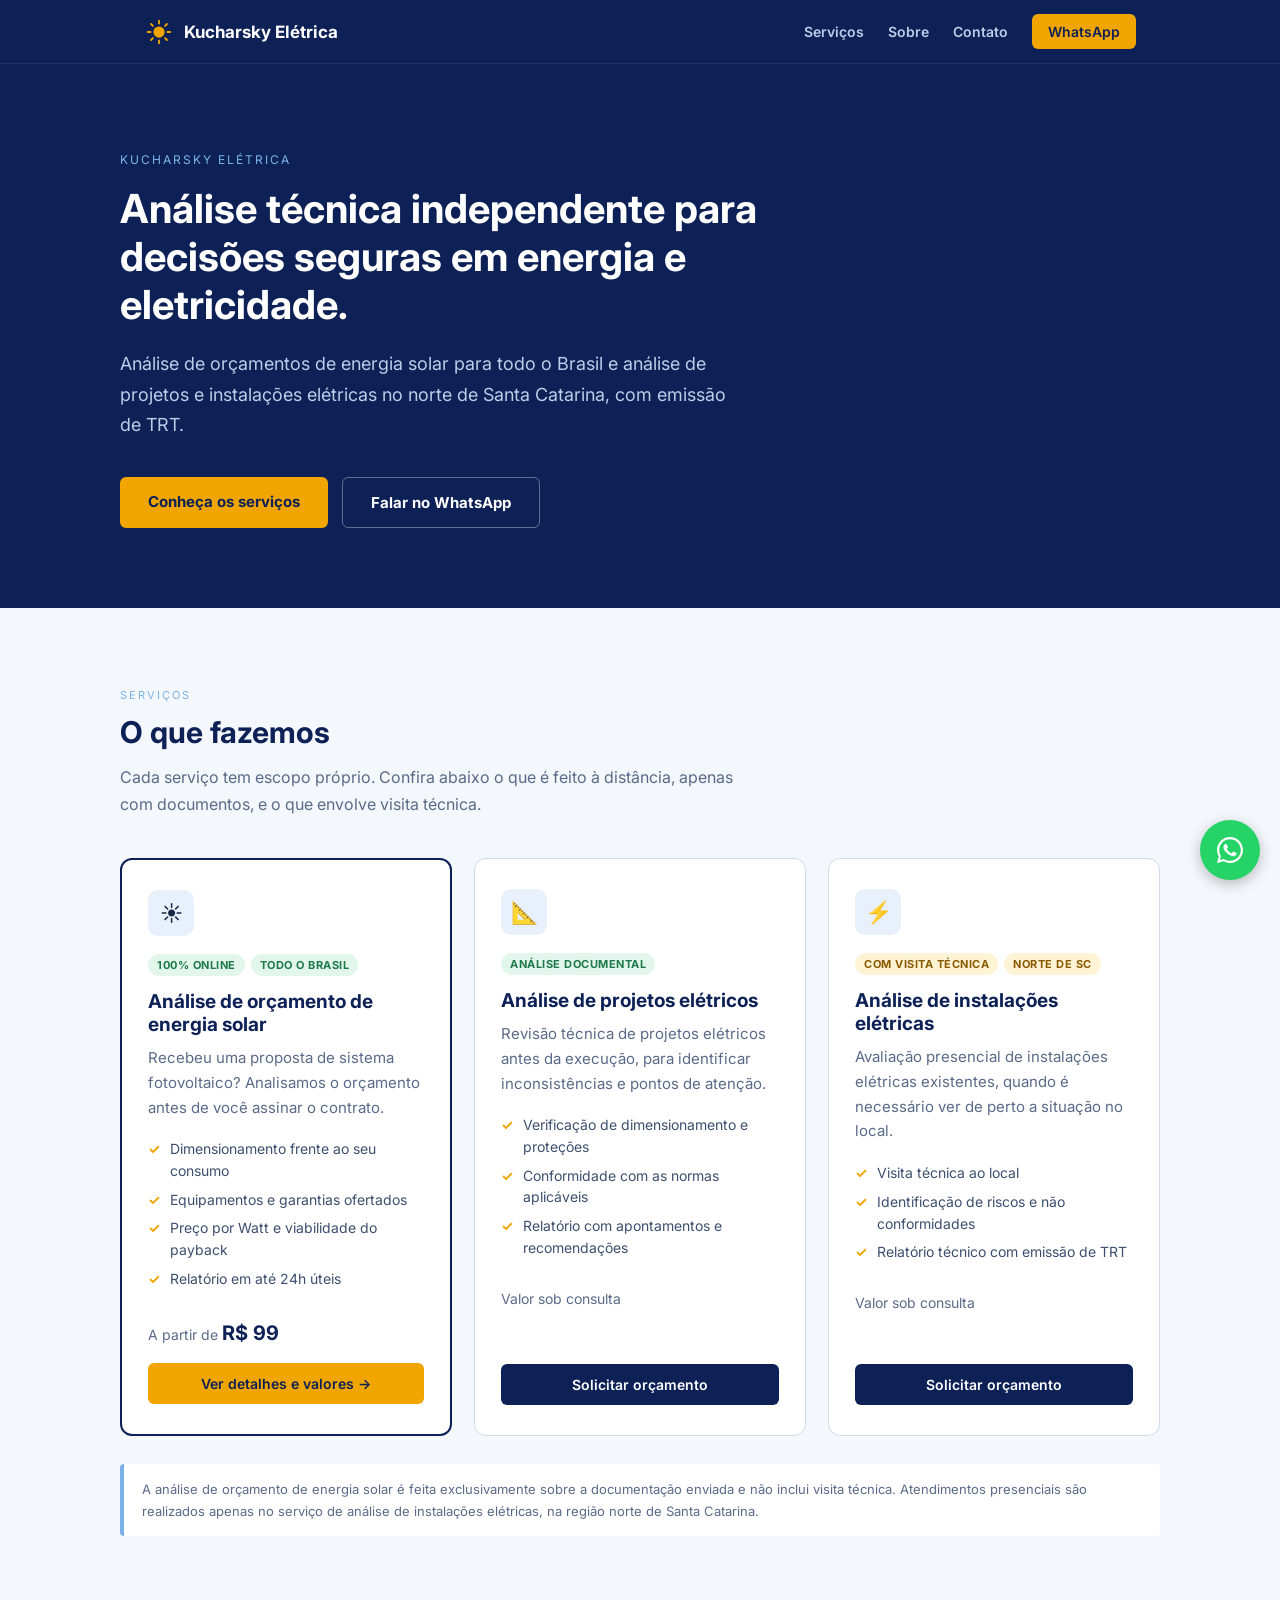
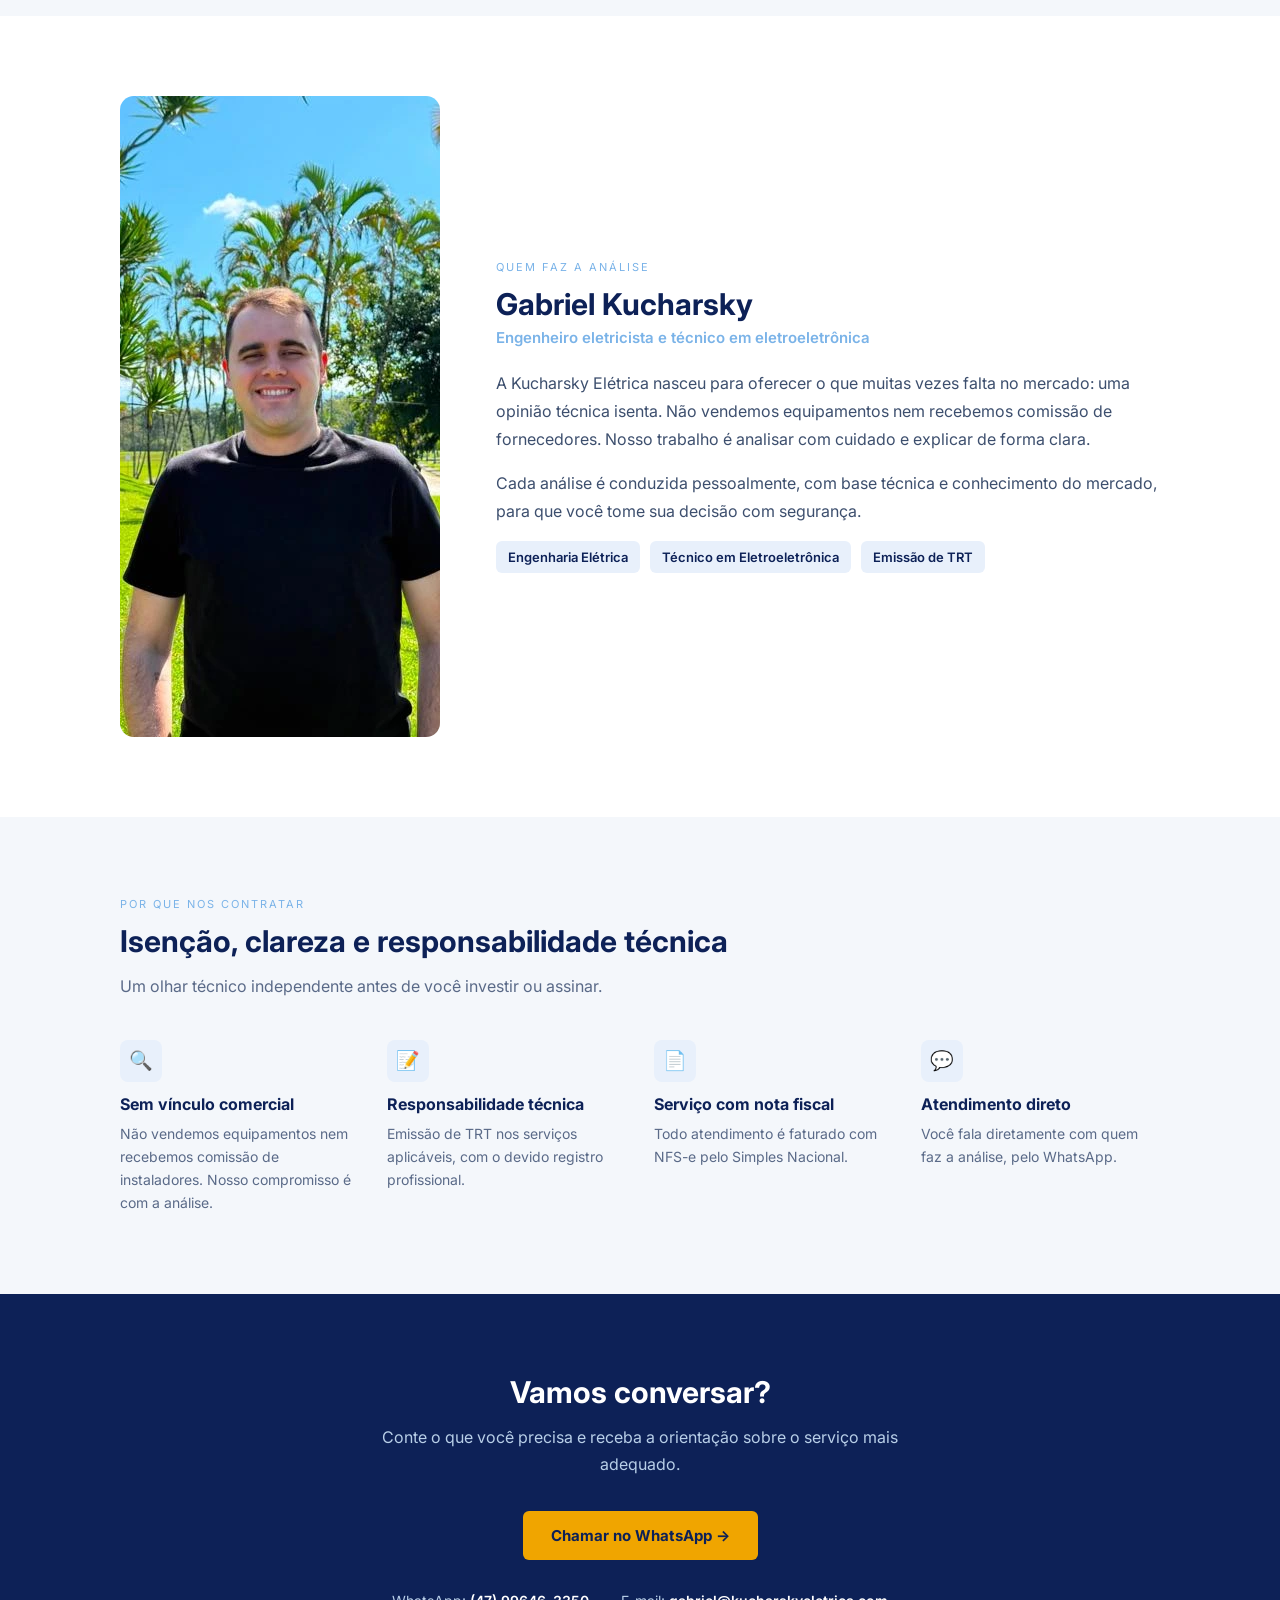
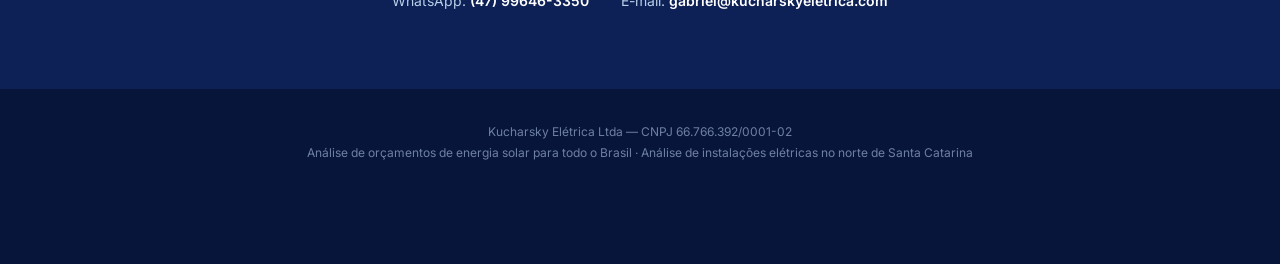
==== index.html @ 999ba773 "Site institucional da Kucharsky Elétrica; análise solar movida para /analise-solar" ====
<!DOCTYPE html>
<html lang="pt-BR">
<head>
<meta charset="UTF-8">
<meta name="viewport" content="width=device-width, initial-scale=1.0">
<title>Kucharsky Elétrica — Análises técnicas em engenharia elétrica</title>
<meta name="description" content="Análise independente de orçamentos de energia solar para todo o Brasil e análise de projetos e instalações elétricas no norte de Santa Catarina. Engenheiro eletricista e técnico em eletroeletrônica, com emissão de TRT.">
<link rel="canonical" href="https://kucharskyeletrica.com/">
<meta name="theme-color" content="#0d2157">

<!-- Ícones -->
<link rel="icon" href="/favicon.svg" type="image/svg+xml">
<link rel="apple-touch-icon" href="/apple-touch-icon.png">

<!-- Prévia ao compartilhar (WhatsApp, Facebook, Instagram, LinkedIn) -->
<meta property="og:type" content="website">
<meta property="og:locale" content="pt_BR">
<meta property="og:site_name" content="Kucharsky Elétrica">
<meta property="og:url" content="https://kucharskyeletrica.com/">
<meta property="og:title" content="Kucharsky Elétrica — Análises técnicas em engenharia elétrica">
<meta property="og:description" content="Análise de orçamentos de energia solar para todo o Brasil e análise de projetos e instalações elétricas no norte de SC. Com emissão de TRT.">
<meta property="og:image" content="https://kucharskyeletrica.com/og-empresa.png">
<meta property="og:image:width" content="1200">
<meta property="og:image:height" content="630">
<meta property="og:image:alt" content="Kucharsky Elétrica — Análises técnicas em engenharia elétrica">
<meta name="twitter:card" content="summary_large_image">

<!-- Dados estruturados para o Google -->
<script type="application/ld+json">
{
  "@context": "https://schema.org",
  "@type": "ProfessionalService",
  "name": "Kucharsky Elétrica",
  "legalName": "Kucharsky Elétrica Ltda",
  "taxID": "66.766.392/0001-02",
  "url": "https://kucharskyeletrica.com/",
  "image": "https://kucharskyeletrica.com/og-empresa.png",
  "telephone": "+55 47 99646-3350",
  "email": "gabriel@kucharskyeletrica.com",
  "description": "Análise independente de orçamentos de energia solar para todo o Brasil e análise de projetos e instalações elétricas no norte de Santa Catarina.",
  "areaServed": ["BR", "Norte de Santa Catarina"],
  "founder": {
    "@type": "Person",
    "name": "Gabriel Kucharsky",
    "jobTitle": "Engenheiro eletricista e técnico em eletroeletrônica"
  },
  "hasOfferCatalog": {
    "@type": "OfferCatalog",
    "name": "Serviços",
    "itemListElement": [
      { "@type": "Offer", "itemOffered": { "@type": "Service", "name": "Análise de orçamento de energia solar", "url": "https://kucharskyeletrica.com/analise-solar" } },
      { "@type": "Offer", "itemOffered": { "@type": "Service", "name": "Análise de projetos elétricos" } },
      { "@type": "Offer", "itemOffered": { "@type": "Service", "name": "Análise de instalações elétricas" } }
    ]
  }
}
</script>

<link rel="preconnect" href="https://fonts.googleapis.com">
<link rel="preconnect" href="https://fonts.gstatic.com" crossorigin>
<link href="https://fonts.googleapis.com/css2?family=Inter:wght@400;600;700&display=swap" rel="stylesheet">
<style>
  * { box-sizing: border-box; margin: 0; padding: 0; }
  html { scroll-behavior: smooth; }
  body { font-family: 'Inter', 'Segoe UI', Arial, sans-serif; color: #1a2744; background: #fff; }
  a { text-decoration: none; }

  /* CABEÇALHO */
  .nav { position: sticky; top: 0; z-index: 50; background: #0d2157; border-bottom: 1px solid rgba(255,255,255,.08); }
  .nav-inner { max-width: 1040px; margin: 0 auto; padding: 14px 24px; display: flex; align-items: center; justify-content: space-between; gap: 16px; }
  .brand { display: flex; align-items: center; gap: 10px; color: #fff; font-weight: 700; font-size: 17px; }
  .brand img { width: 30px; height: 30px; }
  .nav-links { display: flex; align-items: center; gap: 24px; }
  .nav-links a { color: #b8cfe8; font-size: 14px; font-weight: 600; }
  .nav-links a:hover { color: #fff; }
  .nav-links .nav-cta { background: #f0a500; color: #0d2157; padding: 9px 16px; border-radius: 6px; }
  .nav-links .nav-cta:hover { background: #e09400; color: #0d2157; }

  /* HERO */
  .hero { background: #0d2157; color: #fff; padding: 88px 24px 80px; }
  .hero-inner { max-width: 1040px; margin: 0 auto; }
  .eyebrow { font-size: 12px; letter-spacing: 2px; text-transform: uppercase; color: #7ab3e8; margin-bottom: 18px; }
  .hero h1 { font-size: 40px; font-weight: 700; line-height: 1.2; max-width: 720px; margin-bottom: 20px; }
  .hero p { font-size: 18px; color: #b8cfe8; line-height: 1.7; max-width: 620px; margin-bottom: 36px; }
  .hero-actions { display: flex; gap: 14px; flex-wrap: wrap; }
  .btn { display: inline-block; font-weight: 700; font-size: 15px; padding: 15px 28px; border-radius: 6px; }
  .btn-gold { background: #f0a500; color: #0d2157; }
  .btn-gold:hover { background: #e09400; }
  .btn-ghost { border: 1px solid rgba(255,255,255,.35); color: #fff; }
  .btn-ghost:hover { background: rgba(255,255,255,.08); }

  /* SEÇÕES */
  .section { padding: 80px 24px; }
  .section-inner { max-width: 1040px; margin: 0 auto; }
  .section-label { font-size: 11px; letter-spacing: 2px; text-transform: uppercase; color: #7ab3e8; margin-bottom: 12px; }
  .section h2 { font-size: 30px; font-weight: 700; color: #0d2157; margin-bottom: 14px; }
  .section-sub { font-size: 16px; color: #5a6a88; line-height: 1.7; max-width: 640px; margin-bottom: 40px; }
  .alt { background: #f4f7fb; }

  /* SERVIÇOS */
  .services { display: grid; grid-template-columns: repeat(auto-fit, minmax(290px, 1fr)); gap: 22px; }
  .service { background: #fff; border: 1px solid #d0daea; border-radius: 12px; padding: 30px 26px; display: flex; flex-direction: column; }
  .service.main { border: 2px solid #0d2157; }
  .service-icon { width: 46px; height: 46px; border-radius: 10px; background: #e8f0fb; display: flex; align-items: center; justify-content: center; font-size: 22px; margin-bottom: 18px; }
  .tags { display: flex; flex-wrap: wrap; gap: 6px; margin-bottom: 14px; }
  .tag { font-size: 11px; font-weight: 700; letter-spacing: .5px; text-transform: uppercase; padding: 4px 9px; border-radius: 20px; }
  .tag-online { background: #e3f6ec; color: #1e7a4a; }
  .tag-local { background: #fff3d6; color: #8a5a00; }
  .service h3 { font-size: 19px; font-weight: 700; color: #0d2157; margin-bottom: 10px; }
  .service p { font-size: 15px; color: #5a6a88; line-height: 1.65; margin-bottom: 18px; }
  .service ul { list-style: none; margin-bottom: 24px; }
  .service li { font-size: 14px; color: #3d4f6e; line-height: 1.55; padding-left: 22px; position: relative; margin-bottom: 7px; }
  .service li::before { content: '✓'; position: absolute; left: 0; color: #f0a500; font-weight: 700; }
  .service .price { font-size: 14px; color: #5a6a88; margin-bottom: 18px; }
  .service .price strong { font-size: 20px; color: #0d2157; }
  .service-link { margin-top: auto; display: block; text-align: center; font-weight: 600; font-size: 14px; padding: 12px 16px; border-radius: 6px; background: #0d2157; color: #fff; }
  .service-link:hover { background: #1a3378; }
  .service.main .service-link { background: #f0a500; color: #0d2157; }
  .service.main .service-link:hover { background: #e09400; }
  .note { margin-top: 28px; font-size: 13px; color: #5a6a88; line-height: 1.7; background: #fff; border-left: 4px solid #7ab3e8; padding: 14px 18px; border-radius: 4px; }

  /* SOBRE */
  .about { display: grid; grid-template-columns: 320px 1fr; gap: 56px; align-items: center; }
  .about img { width: 100%; aspect-ratio: 1 / 1; object-fit: cover; border-radius: 14px; }
  .about h2 { margin-bottom: 6px; }
  .about .role { font-size: 15px; color: #7ab3e8; font-weight: 600; margin-bottom: 22px; }
  .about p { font-size: 16px; color: #3d4f6e; line-height: 1.75; margin-bottom: 16px; }
  .creds { display: flex; flex-wrap: wrap; gap: 10px; margin-top: 8px; }
  .cred { font-size: 13px; font-weight: 600; color: #0d2157; background: #e8f0fb; padding: 8px 12px; border-radius: 6px; }

  /* DIFERENCIAIS */
  .why-grid { display: grid; grid-template-columns: repeat(auto-fit, minmax(220px, 1fr)); gap: 28px; }
  .why-item h3 { font-size: 16px; font-weight: 700; color: #0d2157; margin: 12px 0 8px; }
  .why-item p { font-size: 14px; color: #5a6a88; line-height: 1.65; }
  .why-icon { width: 42px; height: 42px; border-radius: 8px; background: #e8f0fb; display: flex; align-items: center; justify-content: center; font-size: 19px; }

  /* CONTATO */
  .contact { background: #0d2157; color: #fff; padding: 80px 24px; text-align: center; }
  .contact h2 { font-size: 30px; font-weight: 700; margin-bottom: 14px; }
  .contact p { font-size: 16px; color: #b8cfe8; line-height: 1.7; max-width: 560px; margin: 0 auto 32px; }
  .contact-list { display: flex; justify-content: center; flex-wrap: wrap; gap: 14px 32px; margin-top: 32px; font-size: 14px; color: #b8cfe8; }
  .contact-list a { color: #fff; font-weight: 600; }

  /* RODAPÉ */
  footer { background: #08153a; padding: 32px 24px 100px; text-align: center; }
  footer p { font-size: 12px; color: #6d80a3; line-height: 1.8; }

  /* WHATSAPP FLUTUANTE */
  .wa-float { position: fixed; right: 20px; bottom: 20px; z-index: 100; width: 60px; height: 60px; border-radius: 50%; background: #25d366; display: flex; align-items: center; justify-content: center; box-shadow: 0 4px 14px rgba(0,0,0,.25); transition: transform .15s; }
  .wa-float:hover { transform: scale(1.08); }
  .wa-float svg { width: 32px; height: 32px; fill: #fff; }

  /* RESPONSIVO */
  @media (max-width: 760px) {
    .nav-links a:not(.nav-cta) { display: none; }
    .hero { padding: 64px 24px 56px; }
    .hero h1 { font-size: 30px; }
    .hero p { font-size: 16px; }
    .section { padding: 60px 24px; }
    .section h2, .contact h2 { font-size: 24px; }
    .about { grid-template-columns: 1fr; gap: 28px; }
    .about img { max-width: 280px; }
  }
</style>
</head>
<body>

<!-- CABEÇALHO -->
<header class="nav">
  <div class="nav-inner">
    <a href="/" class="brand"><img src="/favicon.svg" alt="">Kucharsky Elétrica</a>
    <nav class="nav-links">
      <a href="#servicos">Serviços</a>
      <a href="#sobre">Sobre</a>
      <a href="#contato">Contato</a>
      <a href="https://wa.me/5547996463350?text=Ol%C3%A1!%20Vim%20pelo%20site%20da%20Kucharsky%20El%C3%A9trica." class="nav-cta">WhatsApp</a>
    </nav>
  </div>
</header>

<!-- HERO -->
<section class="hero">
  <div class="hero-inner">
    <div class="eyebrow">Kucharsky Elétrica</div>
    <h1>Análise técnica independente para decisões seguras em energia e eletricidade.</h1>
    <p>Análise de orçamentos de energia solar para todo o Brasil e análise de projetos e instalações elétricas no norte de Santa Catarina, com emissão de TRT.</p>
    <div class="hero-actions">
      <a href="#servicos" class="btn btn-gold">Conheça os serviços</a>
      <a href="https://wa.me/5547996463350?text=Ol%C3%A1!%20Vim%20pelo%20site%20da%20Kucharsky%20El%C3%A9trica." class="btn btn-ghost">Falar no WhatsApp</a>
    </div>
  </div>
</section>

<!-- SERVIÇOS -->
<section class="section alt" id="servicos">
  <div class="section-inner">
    <div class="section-label">Serviços</div>
    <h2>O que fazemos</h2>
    <p class="section-sub">Cada serviço tem escopo próprio. Confira abaixo o que é feito à distância, apenas com documentos, e o que envolve visita técnica.</p>

    <div class="services">
      <div class="service main">
        <div class="service-icon">☀️</div>
        <div class="tags"><span class="tag tag-online">100% online</span><span class="tag tag-online">Todo o Brasil</span></div>
        <h3>Análise de orçamento de energia solar</h3>
        <p>Recebeu uma proposta de sistema fotovoltaico? Analisamos o orçamento antes de você assinar o contrato.</p>
        <ul>
          <li>Dimensionamento frente ao seu consumo</li>
          <li>Equipamentos e garantias ofertados</li>
          <li>Preço por Watt e viabilidade do payback</li>
          <li>Relatório em até 24h úteis</li>
        </ul>
        <div class="price">A partir de <strong>R$ 99</strong></div>
        <a href="/analise-solar" class="service-link">Ver detalhes e valores →</a>
      </div>

      <div class="service">
        <div class="service-icon">📐</div>
        <div class="tags"><span class="tag tag-online">Análise documental</span></div>
        <h3>Análise de projetos elétricos</h3>
        <p>Revisão técnica de projetos elétricos antes da execução, para identificar inconsistências e pontos de atenção.</p>
        <ul>
          <li>Verificação de dimensionamento e proteções</li>
          <li>Conformidade com as normas aplicáveis</li>
          <li>Relatório com apontamentos e recomendações</li>
        </ul>
        <div class="price">Valor sob consulta</div>
        <a href="https://wa.me/5547996463350?text=Ol%C3%A1!%20Gostaria%20de%20um%20or%C3%A7amento%20para%20an%C3%A1lise%20de%20projeto%20el%C3%A9trico." class="service-link">Solicitar orçamento</a>
      </div>

      <div class="service">
        <div class="service-icon">⚡</div>
        <div class="tags"><span class="tag tag-local">Com visita técnica</span><span class="tag tag-local">Norte de SC</span></div>
        <h3>Análise de instalações elétricas</h3>
        <p>Avaliação presencial de instalações elétricas existentes, quando é necessário ver de perto a situação no local.</p>
        <ul>
          <li>Visita técnica ao local</li>
          <li>Identificação de riscos e não conformidades</li>
          <li>Relatório técnico com emissão de TRT</li>
        </ul>
        <div class="price">Valor sob consulta</div>
        <a href="https://wa.me/5547996463350?text=Ol%C3%A1!%20Gostaria%20de%20um%20or%C3%A7amento%20para%20an%C3%A1lise%20de%20instala%C3%A7%C3%A3o%20el%C3%A9trica." class="service-link">Solicitar orçamento</a>
      </div>
    </div>

    <p class="note">A análise de orçamento de energia solar é feita exclusivamente sobre a documentação enviada e não inclui visita técnica. Atendimentos presenciais são realizados apenas no serviço de análise de instalações elétricas, na região norte de Santa Catarina.</p>
  </div>
</section>

<!-- SOBRE -->
<section class="section" id="sobre">
  <div class="section-inner about">
    <img src="/img/gabriel-kucharsky.webp" alt="Gabriel Kucharsky, responsável técnico da Kucharsky Elétrica" width="640" height="641" loading="lazy">
    <div>
      <div class="section-label">Quem faz a análise</div>
      <h2>Gabriel Kucharsky</h2>
      <div class="role">Engenheiro eletricista e técnico em eletroeletrônica</div>
      <p>A Kucharsky Elétrica nasceu para oferecer o que muitas vezes falta no mercado: uma opinião técnica isenta. Não vendemos equipamentos nem recebemos comissão de fornecedores. Nosso trabalho é analisar com cuidado e explicar de forma clara.</p>
      <p>Cada análise é conduzida pessoalmente, com base técnica e conhecimento do mercado, para que você tome sua decisão com segurança.</p>
      <div class="creds">
        <span class="cred">Engenharia Elétrica</span>
        <span class="cred">Técnico em Eletroeletrônica</span>
        <span class="cred">Emissão de TRT</span>
      </div>
    </div>
  </div>
</section>

<!-- DIFERENCIAIS -->
<section class="section alt">
  <div class="section-inner">
    <div class="section-label">Por que nos contratar</div>
    <h2>Isenção, clareza e responsabilidade técnica</h2>
    <p class="section-sub">Um olhar técnico independente antes de você investir ou assinar.</p>
    <div class="why-grid">
      <div class="why-item">
        <div class="why-icon">🔍</div>
        <h3>Sem vínculo comercial</h3>
        <p>Não vendemos equipamentos nem recebemos comissão de instaladores. Nosso compromisso é com a análise.</p>
      </div>
      <div class="why-item">
        <div class="why-icon">📝</div>
        <h3>Responsabilidade técnica</h3>
        <p>Emissão de TRT nos serviços aplicáveis, com o devido registro profissional.</p>
      </div>
      <div class="why-item">
        <div class="why-icon">📄</div>
        <h3>Serviço com nota fiscal</h3>
        <p>Todo atendimento é faturado com NFS-e pelo Simples Nacional.</p>
      </div>
      <div class="why-item">
        <div class="why-icon">💬</div>
        <h3>Atendimento direto</h3>
        <p>Você fala diretamente com quem faz a análise, pelo WhatsApp.</p>
      </div>
    </div>
  </div>
</section>

<!-- CONTATO -->
<section class="contact" id="contato">
  <h2>Vamos conversar?</h2>
  <p>Conte o que você precisa e receba a orientação sobre o serviço mais adequado.</p>
  <a href="https://wa.me/5547996463350?text=Ol%C3%A1!%20Vim%20pelo%20site%20da%20Kucharsky%20El%C3%A9trica." class="btn btn-gold">Chamar no WhatsApp →</a>
  <div class="contact-list">
    <span>WhatsApp: <a href="https://wa.me/5547996463350">(47) 99646-3350</a></span>
    <span>E-mail: <a href="mailto:gabriel@kucharskyeletrica.com">gabriel@kucharskyeletrica.com</a></span>
  </div>
</section>

<!-- RODAPÉ -->
<footer>
  <p>Kucharsky Elétrica Ltda — CNPJ 66.766.392/0001-02<br>
  Análise de orçamentos de energia solar para todo o Brasil · Análise de instalações elétricas no norte de Santa Catarina</p>
</footer>

<!-- BOTÃO FLUTUANTE WHATSAPP -->
<a href="https://wa.me/5547996463350?text=Ol%C3%A1!%20Vim%20pelo%20site%20da%20Kucharsky%20El%C3%A9trica." class="wa-float" aria-label="Falar no WhatsApp">
  <svg viewBox="0 0 32 32" aria-hidden="true"><path d="M16.04 3C8.86 3 3.04 8.82 3.04 16c0 2.29.6 4.53 1.74 6.5L3 29l6.68-1.75A12.95 12.95 0 0 0 16.04 29C23.22 29 29 23.18 29 16S23.22 3 16.04 3zm0 23.8c-2.04 0-4.03-.55-5.77-1.58l-.41-.25-3.96 1.04 1.06-3.86-.27-.4A10.77 10.77 0 0 1 5.24 16c0-5.95 4.85-10.8 10.8-10.8 5.95 0 10.76 4.85 10.76 10.8 0 5.95-4.81 10.8-10.76 10.8zm5.92-8.08c-.32-.16-1.92-.95-2.22-1.06-.3-.11-.51-.16-.73.16-.22.32-.84 1.06-1.03 1.27-.19.22-.38.24-.7.08-.32-.16-1.36-.5-2.6-1.6-.96-.86-1.6-1.91-1.8-2.23-.19-.32-.02-.5.14-.66.15-.14.32-.38.49-.57.16-.19.22-.32.32-.54.11-.22.05-.4-.03-.57-.08-.16-.73-1.75-1-2.4-.26-.63-.53-.54-.73-.55h-.62c-.22 0-.57.08-.86.4-.3.32-1.13 1.1-1.13 2.69 0 1.58 1.16 3.12 1.32 3.33.16.22 2.28 3.48 5.52 4.88.77.33 1.37.53 1.84.68.77.25 1.48.21 2.03.13.62-.09 1.92-.78 2.19-1.54.27-.76.27-1.41.19-1.54-.08-.14-.3-.22-.62-.38z"/></svg>
</a>

<!-- Contador de visitas (Vercel Web Analytics) -->
<script defer src="/_vercel/insights/script.js"></script>

</body>
</html>
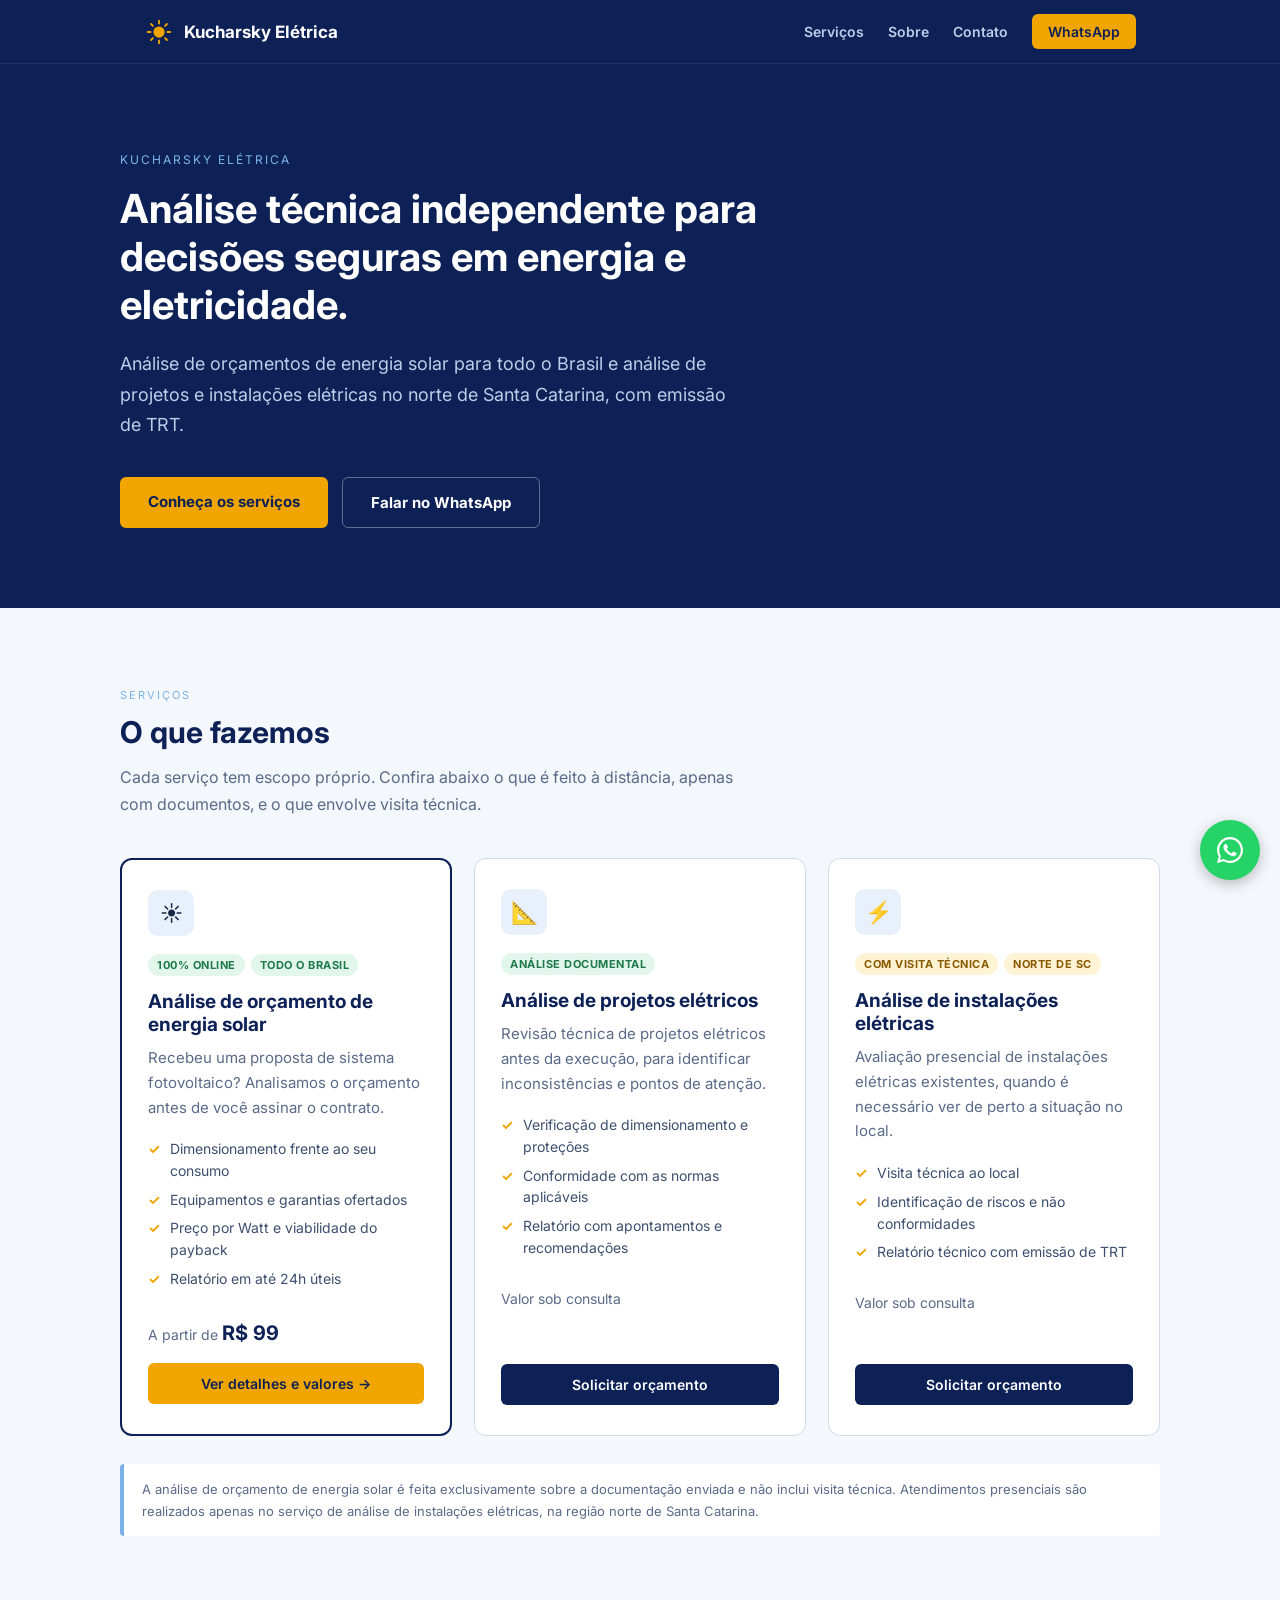
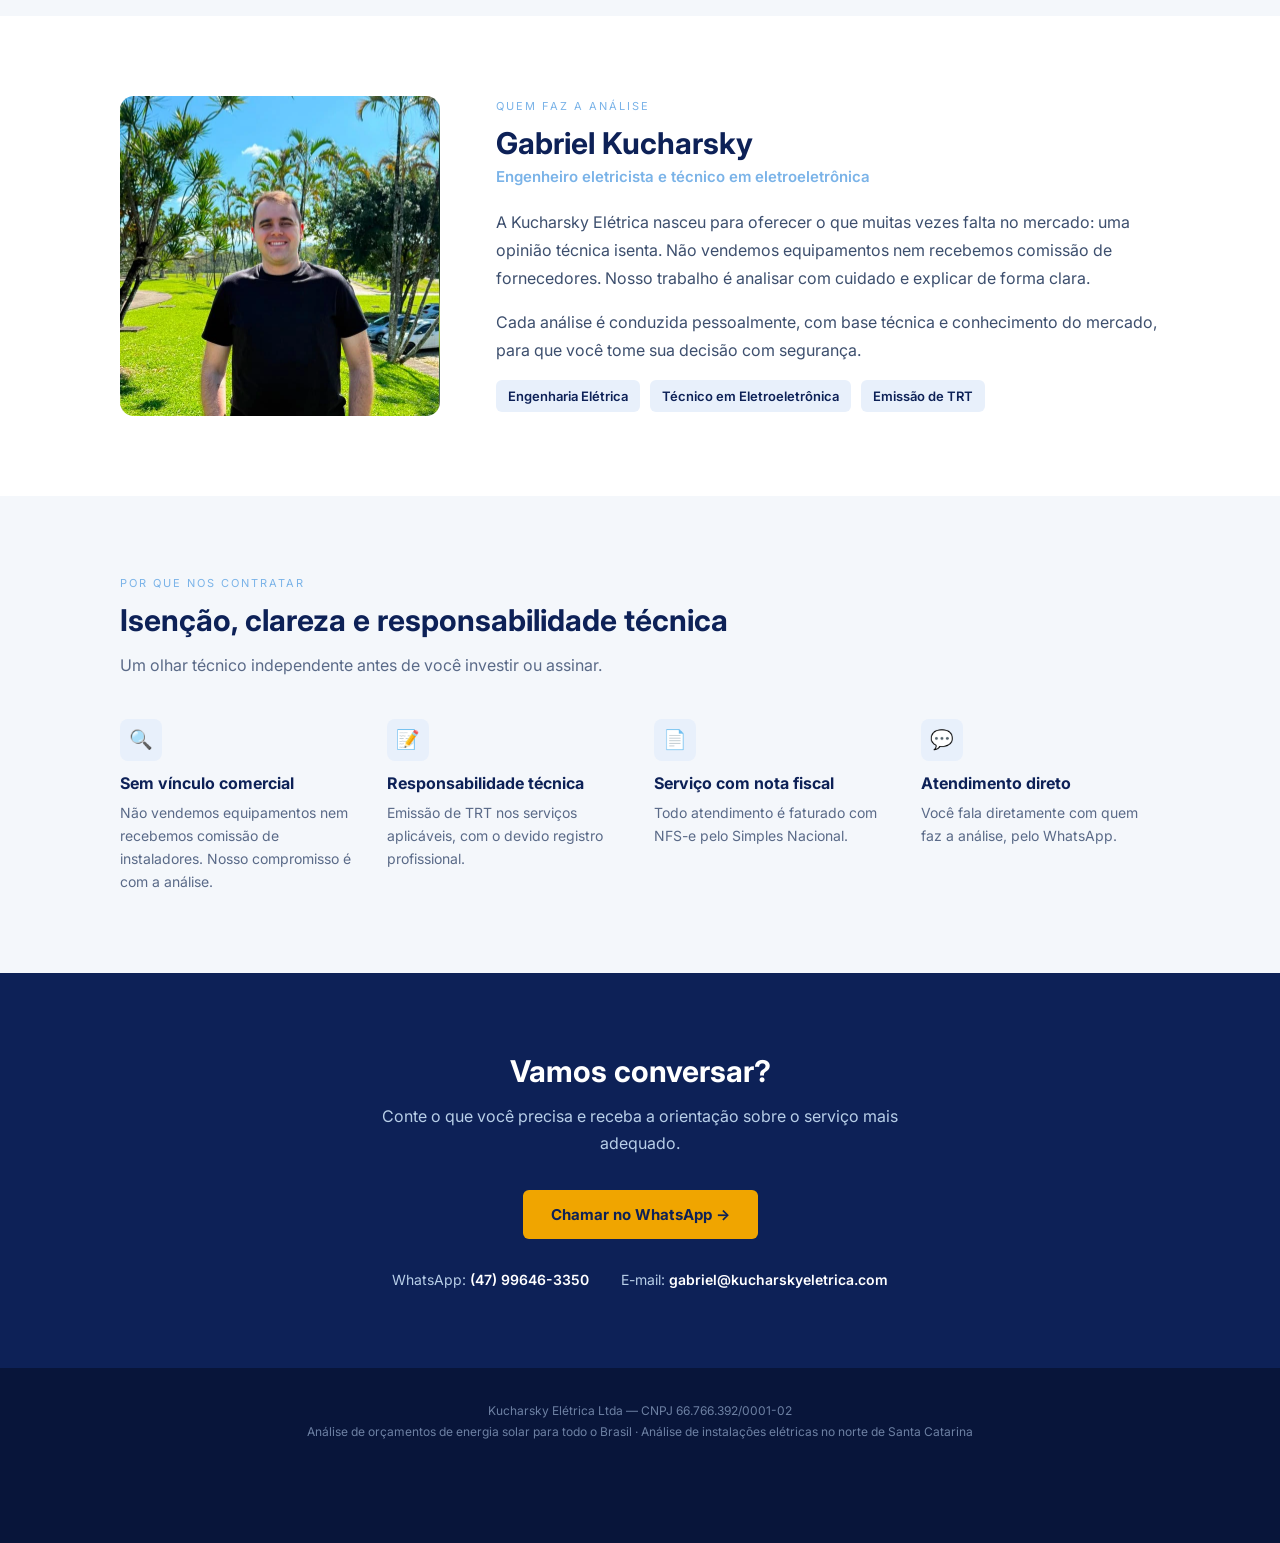
==== commit b9e61b5a: "Corrige proporção da foto" ====
--- a/index.html
+++ b/index.html
@@ -121,7 +121,7 @@
 
   /* SOBRE */
   .about { display: grid; grid-template-columns: 320px 1fr; gap: 56px; align-items: center; }
-  .about img { width: 100%; aspect-ratio: 1 / 1; object-fit: cover; border-radius: 14px; }
+  .about img { width: 100%; height: auto; aspect-ratio: 1 / 1; object-fit: cover; border-radius: 14px; }
   .about h2 { margin-bottom: 6px; }
   .about .role { font-size: 15px; color: #7ab3e8; font-weight: 600; margin-bottom: 22px; }
   .about p { font-size: 16px; color: #3d4f6e; line-height: 1.75; margin-bottom: 16px; }
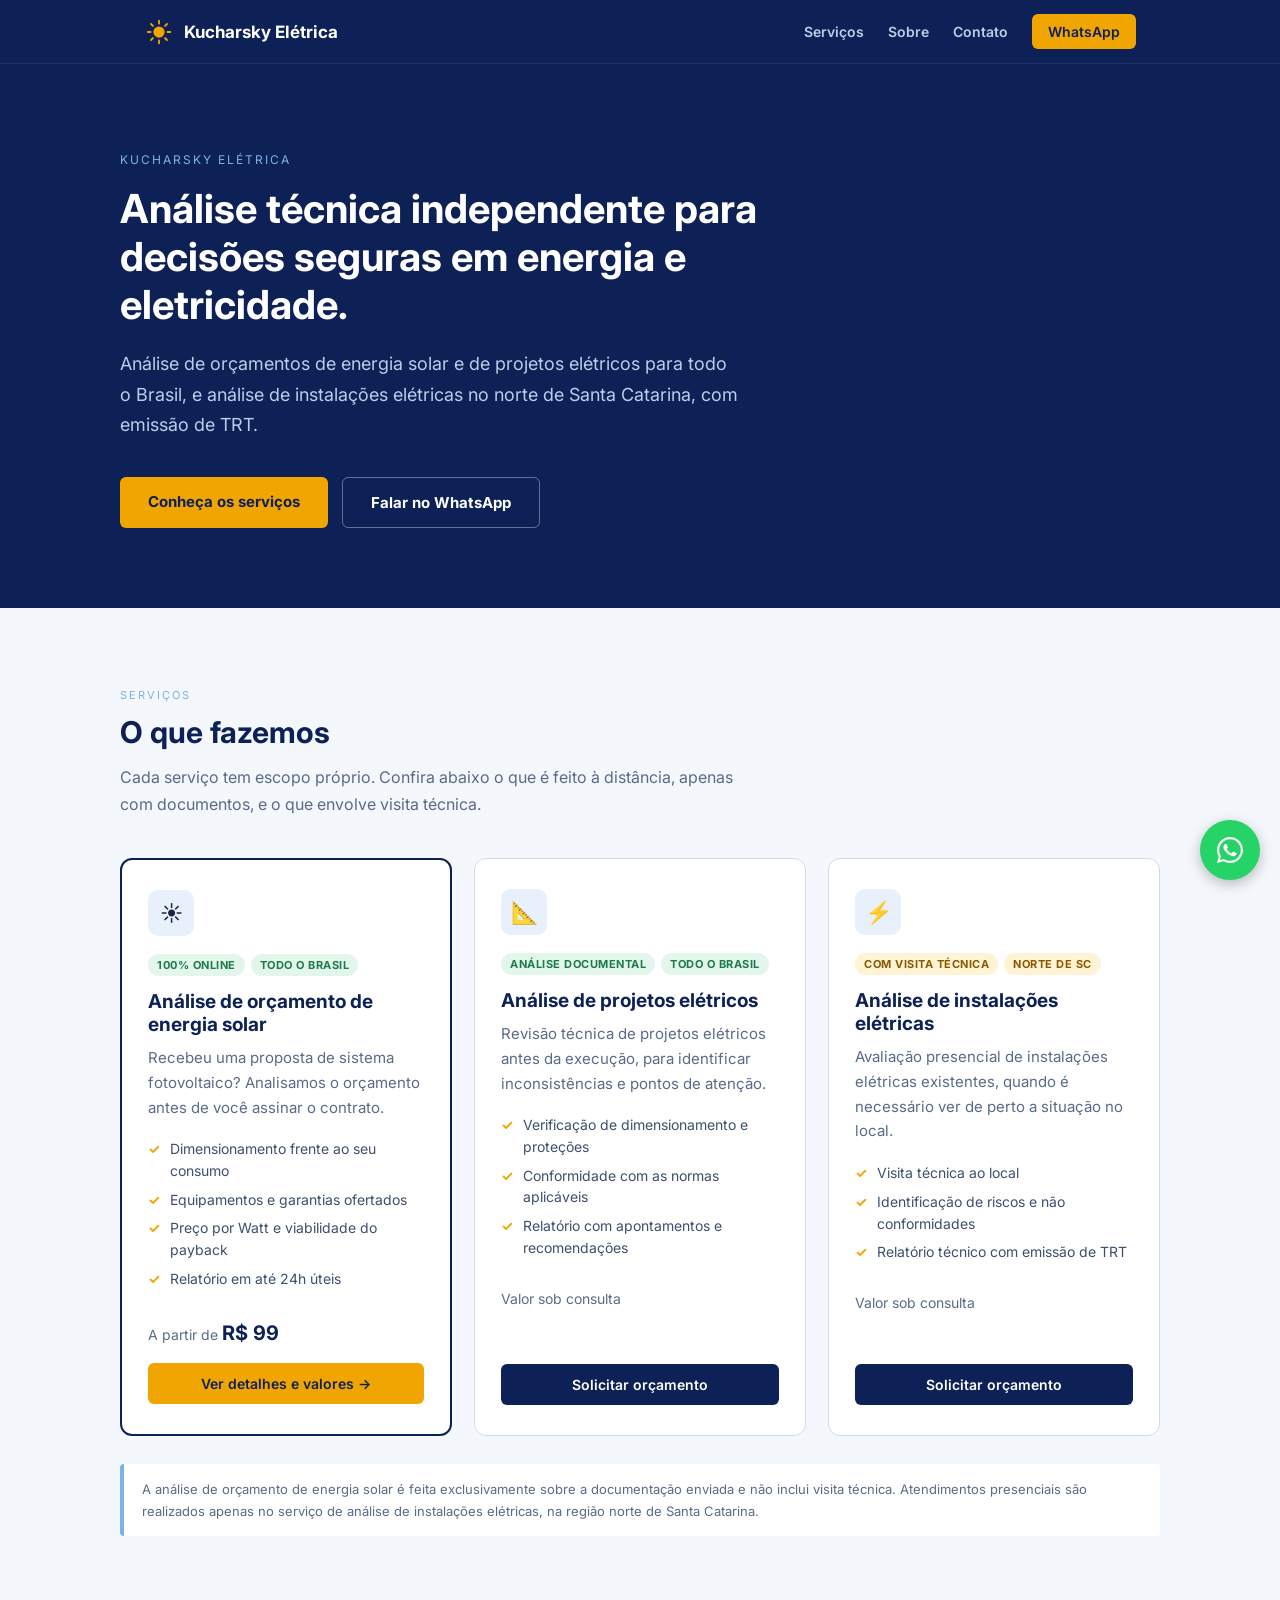
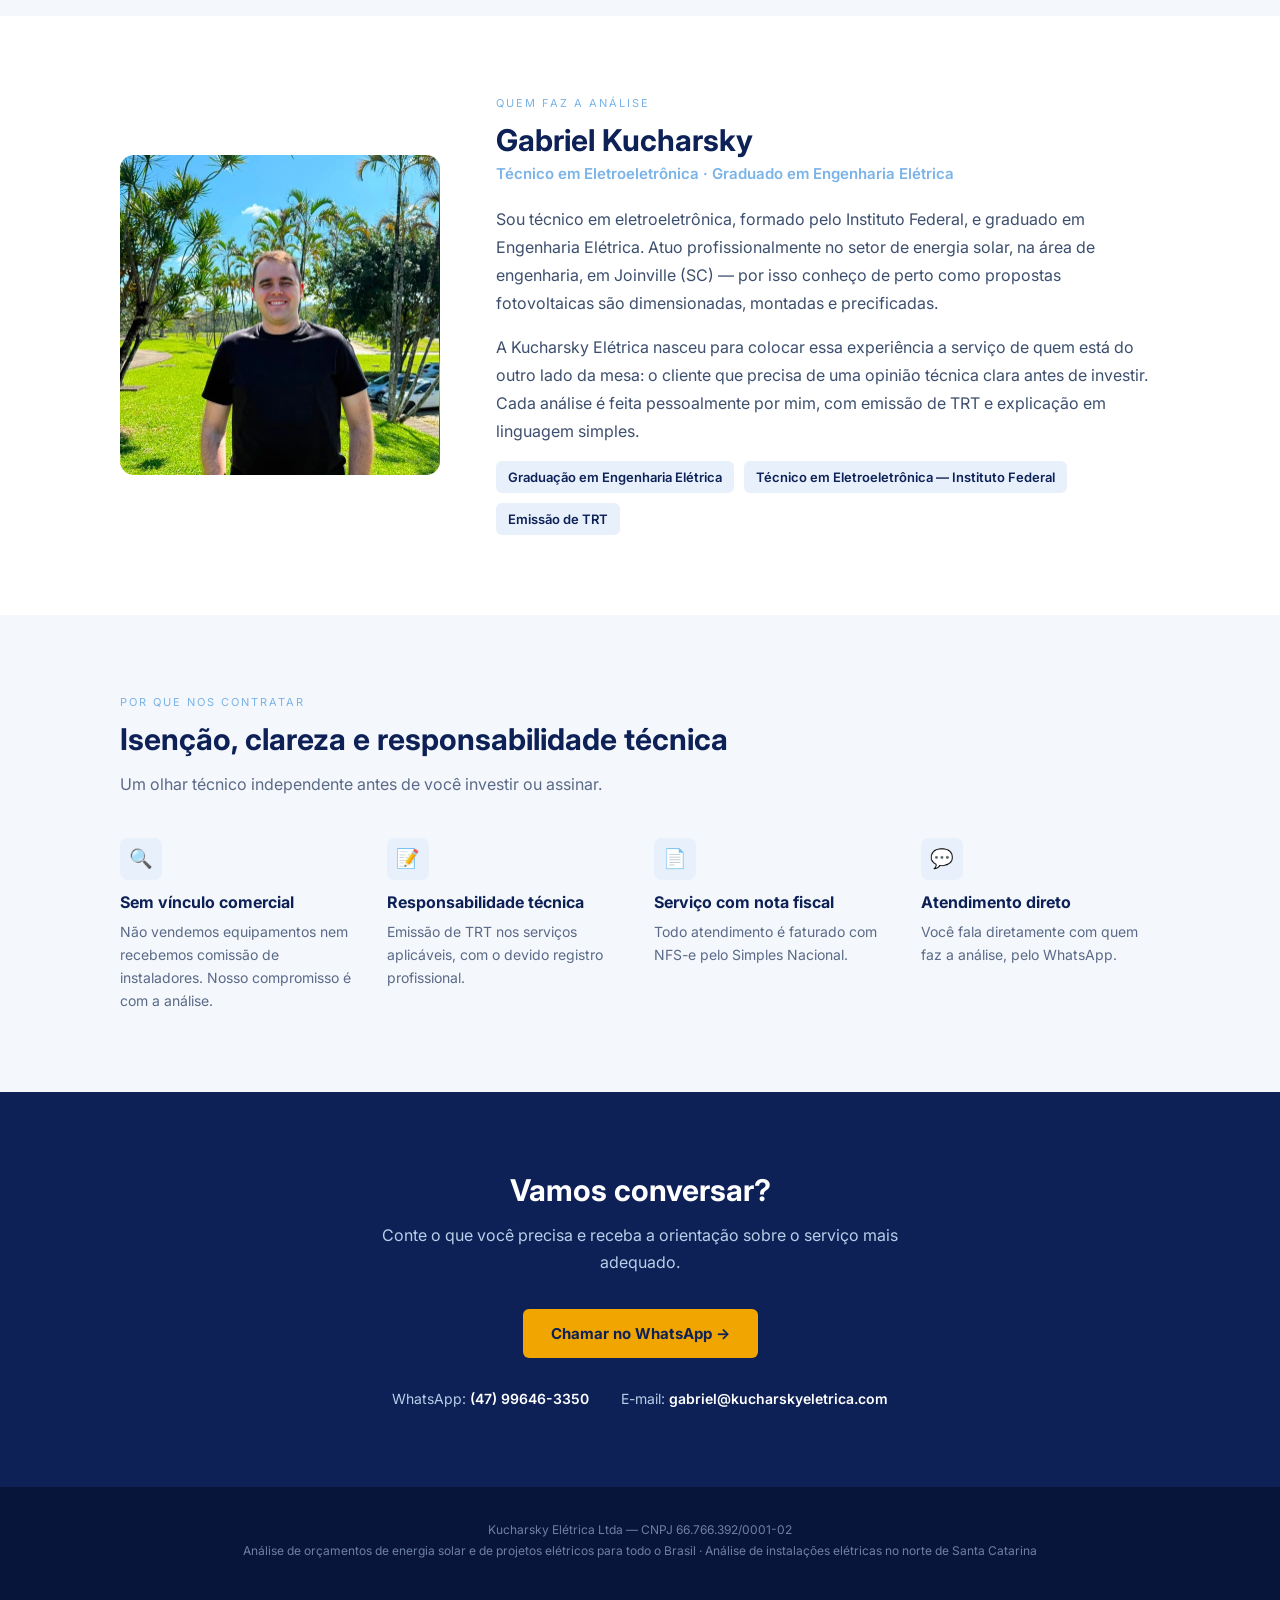
==== commit a41e993d: "Ajusta títulos profissionais (técnico + graduação), região dos projetos e texto Sobre" ====
--- a/index.html
+++ b/index.html
@@ -3,8 +3,8 @@
 <head>
 <meta charset="UTF-8">
 <meta name="viewport" content="width=device-width, initial-scale=1.0">
-<title>Kucharsky Elétrica — Análises técnicas em engenharia elétrica</title>
-<meta name="description" content="Análise independente de orçamentos de energia solar para todo o Brasil e análise de projetos e instalações elétricas no norte de Santa Catarina. Engenheiro eletricista e técnico em eletroeletrônica, com emissão de TRT.">
+<title>Kucharsky Elétrica — Análises técnicas em energia solar e eletricidade</title>
+<meta name="description" content="Análise independente de orçamentos de energia solar e de projetos elétricos para todo o Brasil, e análise de instalações elétricas no norte de Santa Catarina. Técnico em eletroeletrônica graduado em Engenharia Elétrica, com emissão de TRT.">
 <link rel="canonical" href="https://kucharskyeletrica.com/">
 <meta name="theme-color" content="#0d2157">
 
@@ -17,12 +17,12 @@
 <meta property="og:locale" content="pt_BR">
 <meta property="og:site_name" content="Kucharsky Elétrica">
 <meta property="og:url" content="https://kucharskyeletrica.com/">
-<meta property="og:title" content="Kucharsky Elétrica — Análises técnicas em engenharia elétrica">
-<meta property="og:description" content="Análise de orçamentos de energia solar para todo o Brasil e análise de projetos e instalações elétricas no norte de SC. Com emissão de TRT.">
+<meta property="og:title" content="Kucharsky Elétrica — Análises técnicas em energia solar e eletricidade">
+<meta property="og:description" content="Análise de orçamentos de energia solar e de projetos elétricos para todo o Brasil, e de instalações elétricas no norte de SC. Com emissão de TRT.">
 <meta property="og:image" content="https://kucharskyeletrica.com/og-empresa.png">
 <meta property="og:image:width" content="1200">
 <meta property="og:image:height" content="630">
-<meta property="og:image:alt" content="Kucharsky Elétrica — Análises técnicas em engenharia elétrica">
+<meta property="og:image:alt" content="Kucharsky Elétrica — Análises técnicas em energia solar e eletricidade">
 <meta name="twitter:card" content="summary_large_image">
 
 <!-- Dados estruturados para o Google -->
@@ -37,12 +37,12 @@
   "image": "https://kucharskyeletrica.com/og-empresa.png",
   "telephone": "+55 47 99646-3350",
   "email": "gabriel@kucharskyeletrica.com",
-  "description": "Análise independente de orçamentos de energia solar para todo o Brasil e análise de projetos e instalações elétricas no norte de Santa Catarina.",
+  "description": "Análise independente de orçamentos de energia solar e de projetos elétricos para todo o Brasil, e análise de instalações elétricas no norte de Santa Catarina.",
   "areaServed": ["BR", "Norte de Santa Catarina"],
   "founder": {
     "@type": "Person",
     "name": "Gabriel Kucharsky",
-    "jobTitle": "Engenheiro eletricista e técnico em eletroeletrônica"
+    "jobTitle": "Técnico em eletroeletrônica, graduado em Engenharia Elétrica"
   },
   "hasOfferCatalog": {
     "@type": "OfferCatalog",
@@ -183,7 +183,7 @@
   <div class="hero-inner">
     <div class="eyebrow">Kucharsky Elétrica</div>
     <h1>Análise técnica independente para decisões seguras em energia e eletricidade.</h1>
-    <p>Análise de orçamentos de energia solar para todo o Brasil e análise de projetos e instalações elétricas no norte de Santa Catarina, com emissão de TRT.</p>
+    <p>Análise de orçamentos de energia solar e de projetos elétricos para todo o Brasil, e análise de instalações elétricas no norte de Santa Catarina, com emissão de TRT.</p>
     <div class="hero-actions">
       <a href="#servicos" class="btn btn-gold">Conheça os serviços</a>
       <a href="https://wa.me/5547996463350?text=Ol%C3%A1!%20Vim%20pelo%20site%20da%20Kucharsky%20El%C3%A9trica." class="btn btn-ghost">Falar no WhatsApp</a>
@@ -216,7 +216,7 @@
 
       <div class="service">
         <div class="service-icon">📐</div>
-        <div class="tags"><span class="tag tag-online">Análise documental</span></div>
+        <div class="tags"><span class="tag tag-online">Análise documental</span><span class="tag tag-online">Todo o Brasil</span></div>
         <h3>Análise de projetos elétricos</h3>
         <p>Revisão técnica de projetos elétricos antes da execução, para identificar inconsistências e pontos de atenção.</p>
         <ul>
@@ -254,12 +254,12 @@
     <div>
       <div class="section-label">Quem faz a análise</div>
       <h2>Gabriel Kucharsky</h2>
-      <div class="role">Engenheiro eletricista e técnico em eletroeletrônica</div>
-      <p>A Kucharsky Elétrica nasceu para oferecer o que muitas vezes falta no mercado: uma opinião técnica isenta. Não vendemos equipamentos nem recebemos comissão de fornecedores. Nosso trabalho é analisar com cuidado e explicar de forma clara.</p>
-      <p>Cada análise é conduzida pessoalmente, com base técnica e conhecimento do mercado, para que você tome sua decisão com segurança.</p>
+      <div class="role">Técnico em Eletroeletrônica · Graduado em Engenharia Elétrica</div>
+      <p>Sou técnico em eletroeletrônica, formado pelo Instituto Federal, e graduado em Engenharia Elétrica. Atuo profissionalmente no setor de energia solar, na área de engenharia, em Joinville (SC) — por isso conheço de perto como propostas fotovoltaicas são dimensionadas, montadas e precificadas.</p>
+      <p>A Kucharsky Elétrica nasceu para colocar essa experiência a serviço de quem está do outro lado da mesa: o cliente que precisa de uma opinião técnica clara antes de investir. Cada análise é feita pessoalmente por mim, com emissão de TRT e explicação em linguagem simples.</p>
       <div class="creds">
-        <span class="cred">Engenharia Elétrica</span>
-        <span class="cred">Técnico em Eletroeletrônica</span>
+        <span class="cred">Graduação em Engenharia Elétrica</span>
+        <span class="cred">Técnico em Eletroeletrônica — Instituto Federal</span>
         <span class="cred">Emissão de TRT</span>
       </div>
     </div>
@@ -311,7 +311,7 @@
 <!-- RODAPÉ -->
 <footer>
   <p>Kucharsky Elétrica Ltda — CNPJ 66.766.392/0001-02<br>
-  Análise de orçamentos de energia solar para todo o Brasil · Análise de instalações elétricas no norte de Santa Catarina</p>
+  Análise de orçamentos de energia solar e de projetos elétricos para todo o Brasil · Análise de instalações elétricas no norte de Santa Catarina</p>
 </footer>
 
 <!-- BOTÃO FLUTUANTE WHATSAPP -->
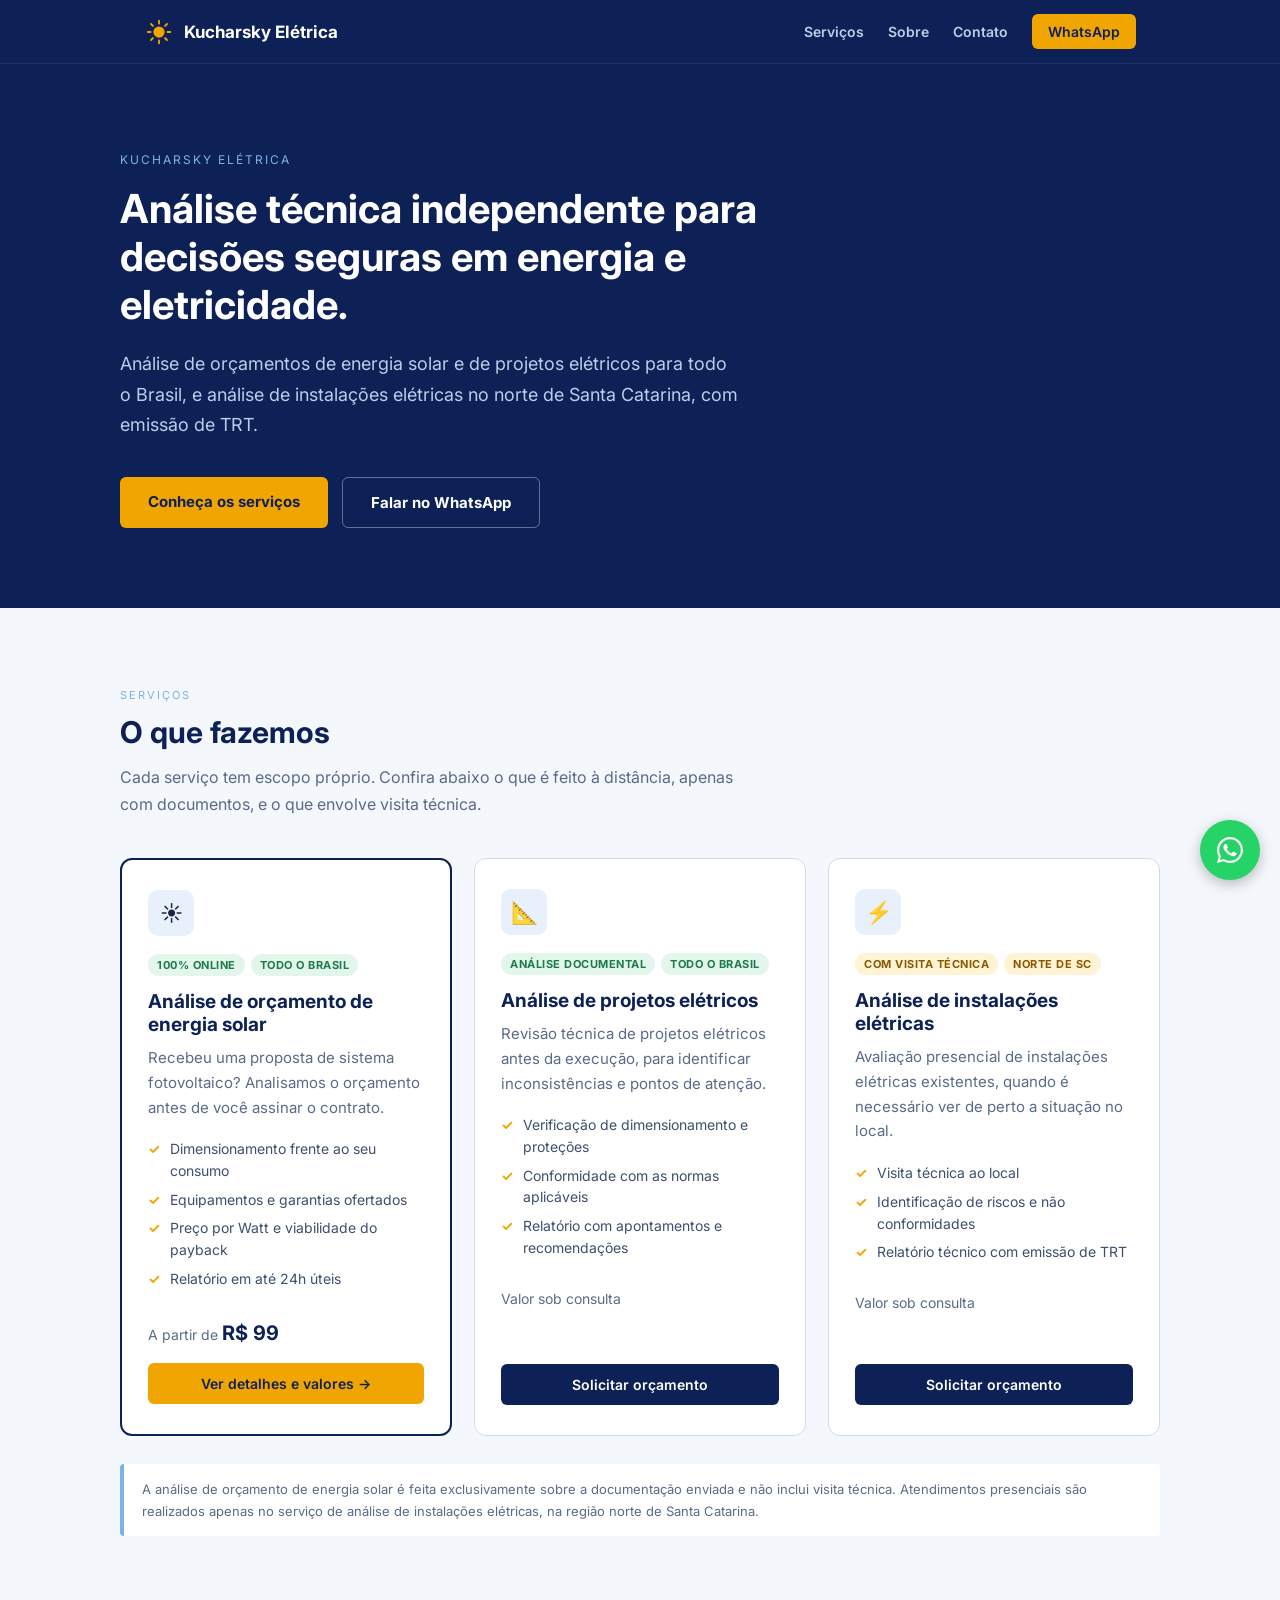
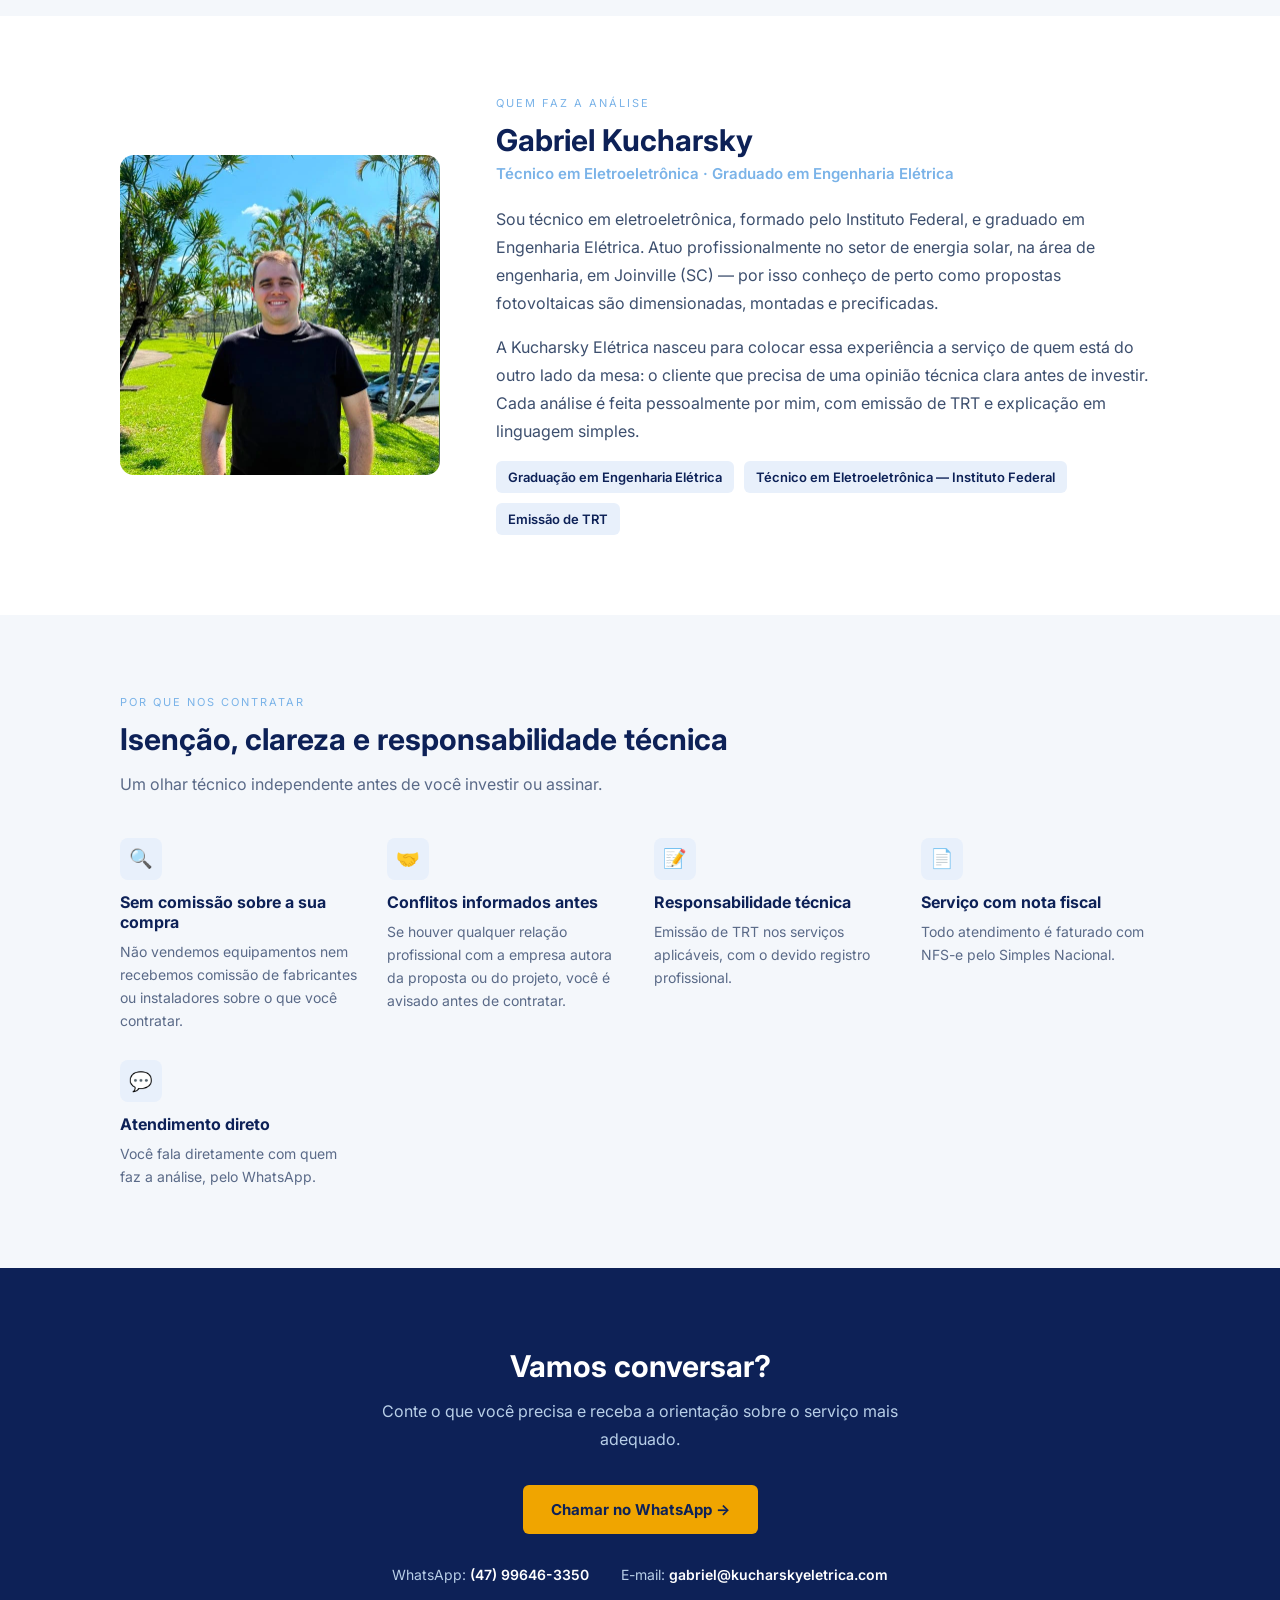
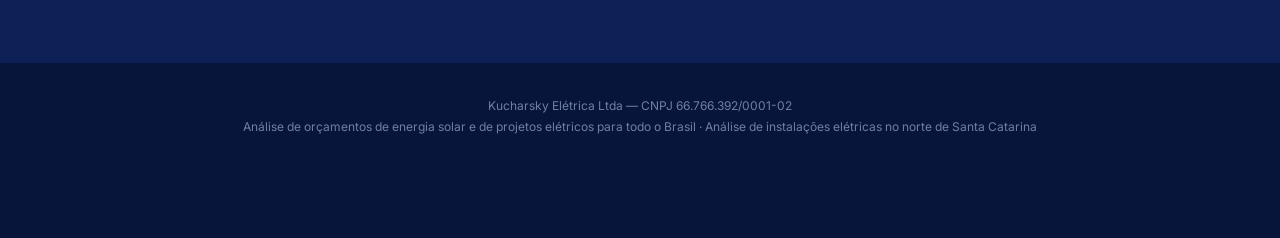
==== commit d54e75e8: "Opção B: sem comissão + conflitos informados; redireciona solar.* para /analise-solar" ====
--- a/index.html
+++ b/index.html
@@ -275,8 +275,13 @@
     <div class="why-grid">
       <div class="why-item">
         <div class="why-icon">🔍</div>
-        <h3>Sem vínculo comercial</h3>
-        <p>Não vendemos equipamentos nem recebemos comissão de instaladores. Nosso compromisso é com a análise.</p>
+        <h3>Sem comissão sobre a sua compra</h3>
+        <p>Não vendemos equipamentos nem recebemos comissão de fabricantes ou instaladores sobre o que você contratar.</p>
+      </div>
+      <div class="why-item">
+        <div class="why-icon">🤝</div>
+        <h3>Conflitos informados antes</h3>
+        <p>Se houver qualquer relação profissional com a empresa autora da proposta ou do projeto, você é avisado antes de contratar.</p>
       </div>
       <div class="why-item">
         <div class="why-icon">📝</div>
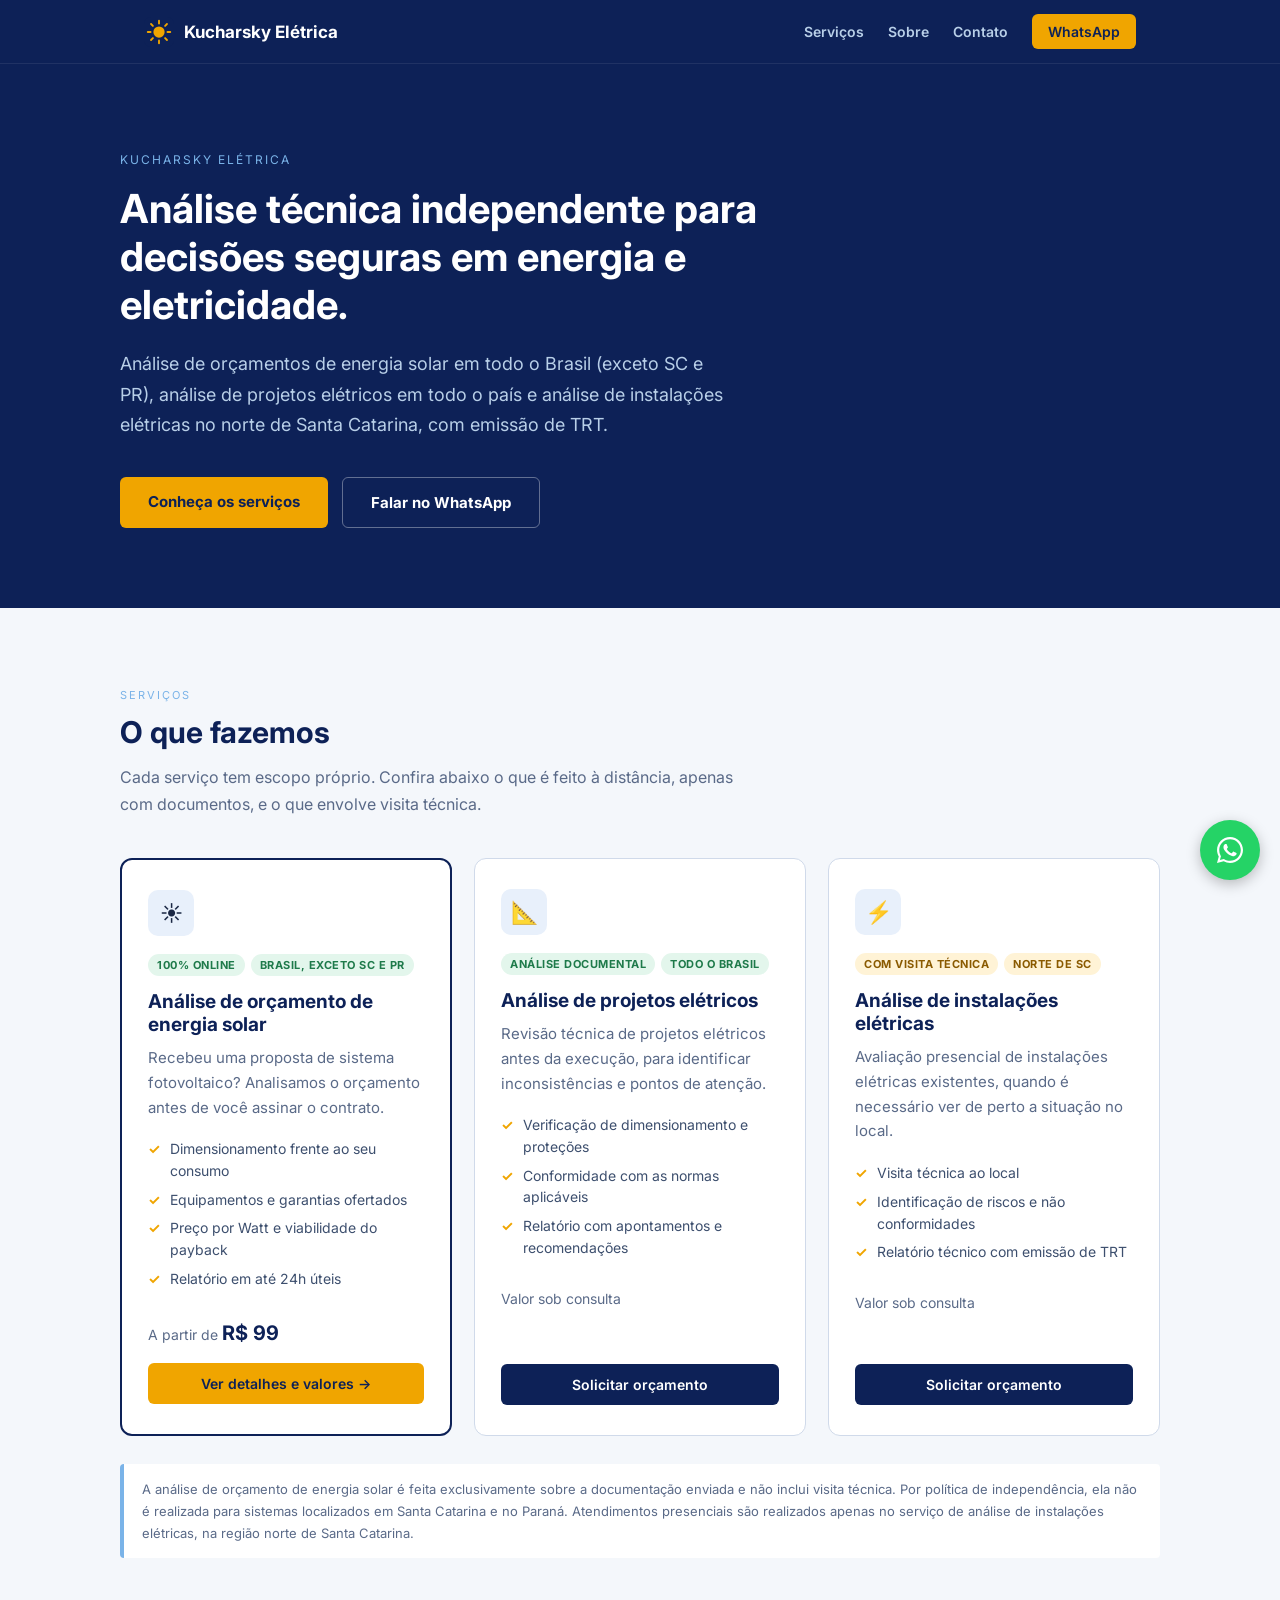
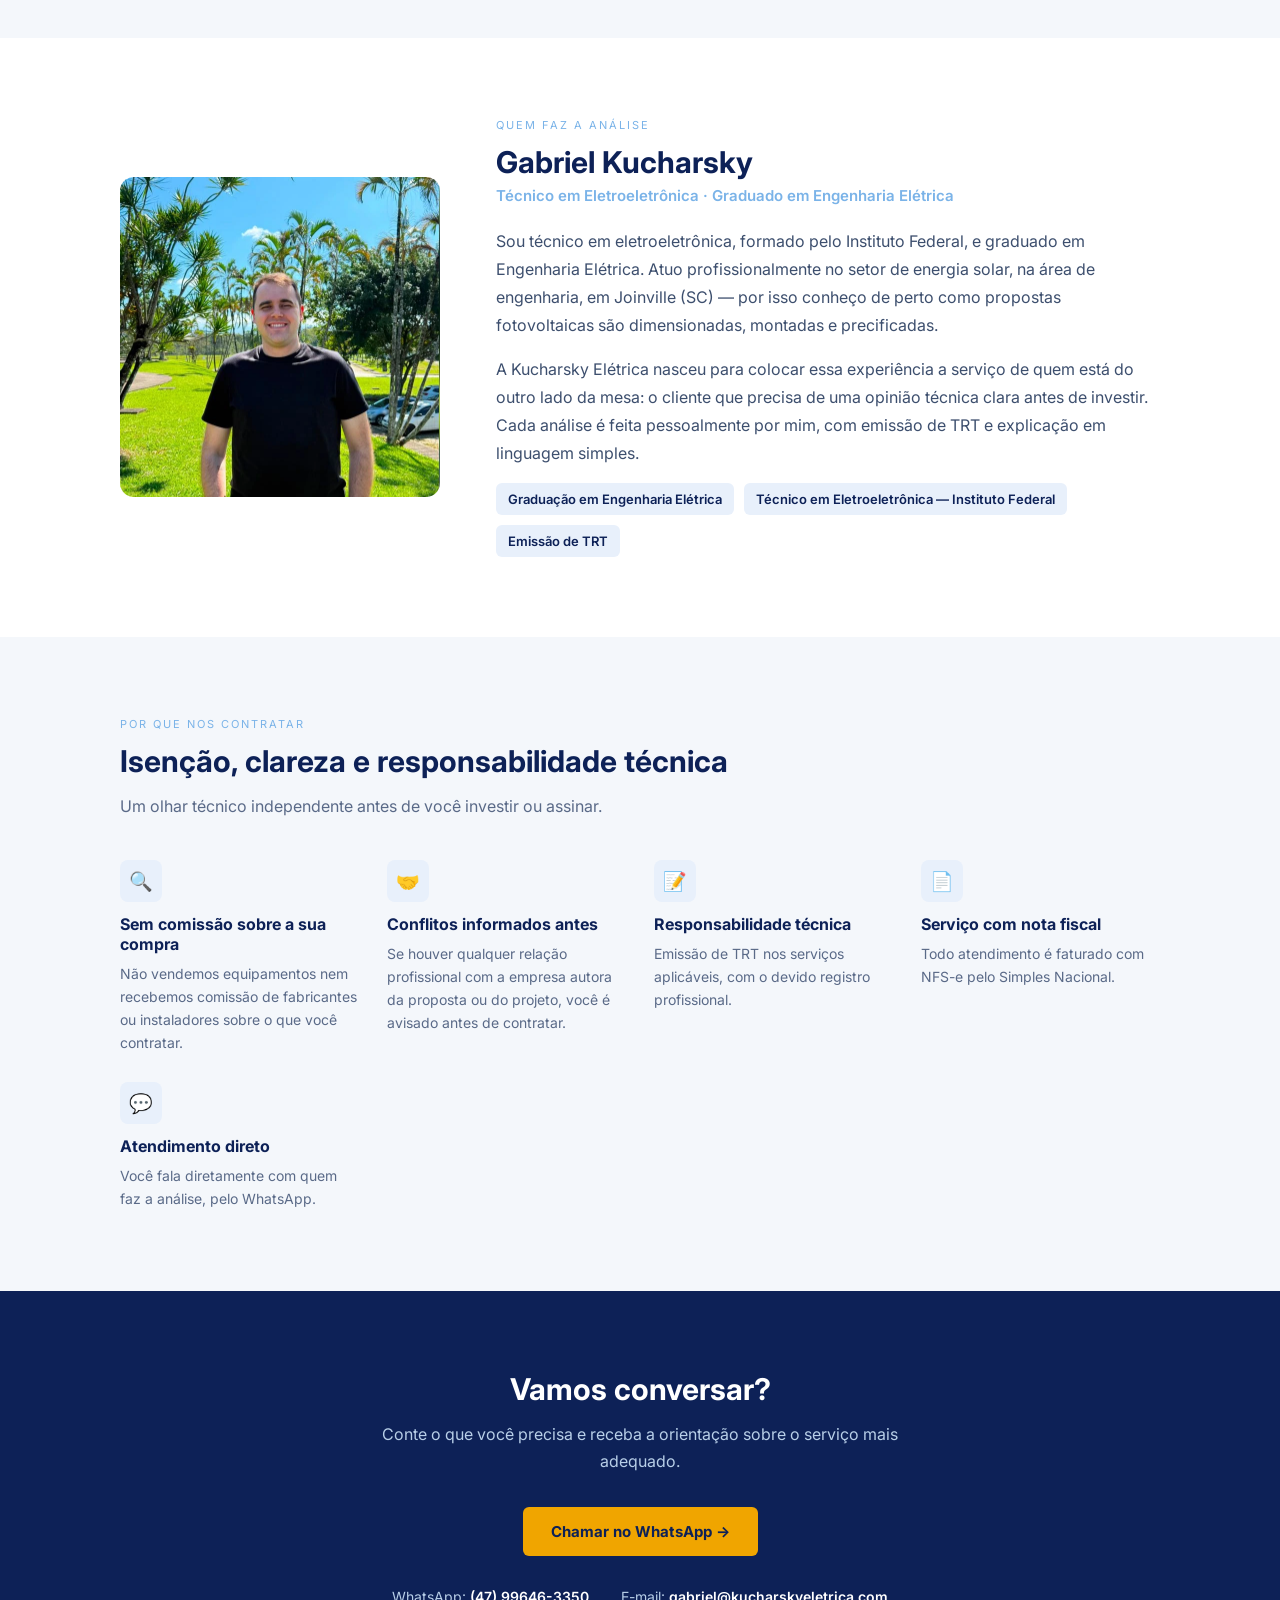
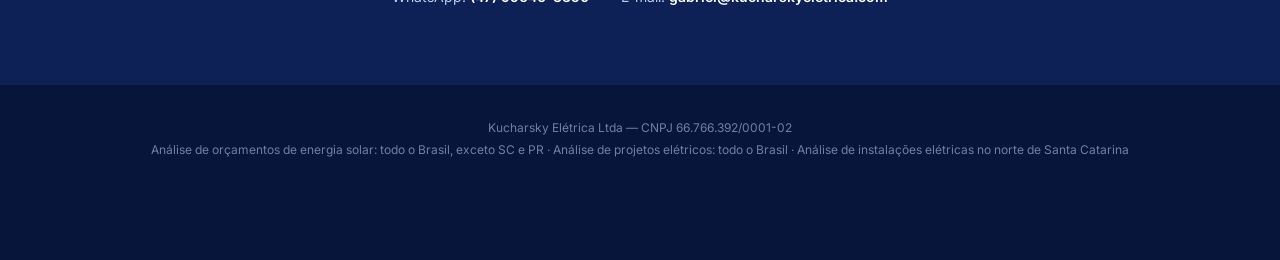
==== commit db8605c5: "Análise de orçamento solar: todo o Brasil, exceto SC e PR" ====
--- a/index.html
+++ b/index.html
@@ -4,7 +4,7 @@
 <meta charset="UTF-8">
 <meta name="viewport" content="width=device-width, initial-scale=1.0">
 <title>Kucharsky Elétrica — Análises técnicas em energia solar e eletricidade</title>
-<meta name="description" content="Análise independente de orçamentos de energia solar e de projetos elétricos para todo o Brasil, e análise de instalações elétricas no norte de Santa Catarina. Técnico em eletroeletrônica graduado em Engenharia Elétrica, com emissão de TRT.">
+<meta name="description" content="Análise independente de orçamentos de energia solar (todo o Brasil, exceto SC e PR), de projetos elétricos (todo o Brasil) e de instalações elétricas no norte de Santa Catarina. Técnico em eletroeletrônica graduado em Engenharia Elétrica, com emissão de TRT.">
 <link rel="canonical" href="https://kucharskyeletrica.com/">
 <meta name="theme-color" content="#0d2157">
 
@@ -18,7 +18,7 @@
 <meta property="og:site_name" content="Kucharsky Elétrica">
 <meta property="og:url" content="https://kucharskyeletrica.com/">
 <meta property="og:title" content="Kucharsky Elétrica — Análises técnicas em energia solar e eletricidade">
-<meta property="og:description" content="Análise de orçamentos de energia solar e de projetos elétricos para todo o Brasil, e de instalações elétricas no norte de SC. Com emissão de TRT.">
+<meta property="og:description" content="Análise de orçamentos de energia solar (exceto SC e PR), de projetos elétricos e de instalações elétricas no norte de SC. Com emissão de TRT.">
 <meta property="og:image" content="https://kucharskyeletrica.com/og-empresa.png">
 <meta property="og:image:width" content="1200">
 <meta property="og:image:height" content="630">
@@ -37,7 +37,7 @@
   "image": "https://kucharskyeletrica.com/og-empresa.png",
   "telephone": "+55 47 99646-3350",
   "email": "gabriel@kucharskyeletrica.com",
-  "description": "Análise independente de orçamentos de energia solar e de projetos elétricos para todo o Brasil, e análise de instalações elétricas no norte de Santa Catarina.",
+  "description": "Análise independente de orçamentos de energia solar (todo o Brasil, exceto SC e PR), de projetos elétricos (todo o Brasil) e de instalações elétricas no norte de Santa Catarina.",
   "areaServed": ["BR", "Norte de Santa Catarina"],
   "founder": {
     "@type": "Person",
@@ -183,7 +183,7 @@
   <div class="hero-inner">
     <div class="eyebrow">Kucharsky Elétrica</div>
     <h1>Análise técnica independente para decisões seguras em energia e eletricidade.</h1>
-    <p>Análise de orçamentos de energia solar e de projetos elétricos para todo o Brasil, e análise de instalações elétricas no norte de Santa Catarina, com emissão de TRT.</p>
+    <p>Análise de orçamentos de energia solar em todo o Brasil (exceto SC e PR), análise de projetos elétricos em todo o país e análise de instalações elétricas no norte de Santa Catarina, com emissão de TRT.</p>
     <div class="hero-actions">
       <a href="#servicos" class="btn btn-gold">Conheça os serviços</a>
       <a href="https://wa.me/5547996463350?text=Ol%C3%A1!%20Vim%20pelo%20site%20da%20Kucharsky%20El%C3%A9trica." class="btn btn-ghost">Falar no WhatsApp</a>
@@ -201,7 +201,7 @@
     <div class="services">
       <div class="service main">
         <div class="service-icon">☀️</div>
-        <div class="tags"><span class="tag tag-online">100% online</span><span class="tag tag-online">Todo o Brasil</span></div>
+        <div class="tags"><span class="tag tag-online">100% online</span><span class="tag tag-online">Brasil, exceto SC e PR</span></div>
         <h3>Análise de orçamento de energia solar</h3>
         <p>Recebeu uma proposta de sistema fotovoltaico? Analisamos o orçamento antes de você assinar o contrato.</p>
         <ul>
@@ -243,7 +243,7 @@
       </div>
     </div>
 
-    <p class="note">A análise de orçamento de energia solar é feita exclusivamente sobre a documentação enviada e não inclui visita técnica. Atendimentos presenciais são realizados apenas no serviço de análise de instalações elétricas, na região norte de Santa Catarina.</p>
+    <p class="note">A análise de orçamento de energia solar é feita exclusivamente sobre a documentação enviada e não inclui visita técnica. Por política de independência, ela não é realizada para sistemas localizados em Santa Catarina e no Paraná. Atendimentos presenciais são realizados apenas no serviço de análise de instalações elétricas, na região norte de Santa Catarina.</p>
   </div>
 </section>
 
@@ -316,7 +316,7 @@
 <!-- RODAPÉ -->
 <footer>
   <p>Kucharsky Elétrica Ltda — CNPJ 66.766.392/0001-02<br>
-  Análise de orçamentos de energia solar e de projetos elétricos para todo o Brasil · Análise de instalações elétricas no norte de Santa Catarina</p>
+  Análise de orçamentos de energia solar: todo o Brasil, exceto SC e PR · Análise de projetos elétricos: todo o Brasil · Análise de instalações elétricas no norte de Santa Catarina</p>
 </footer>
 
 <!-- BOTÃO FLUTUANTE WHATSAPP -->
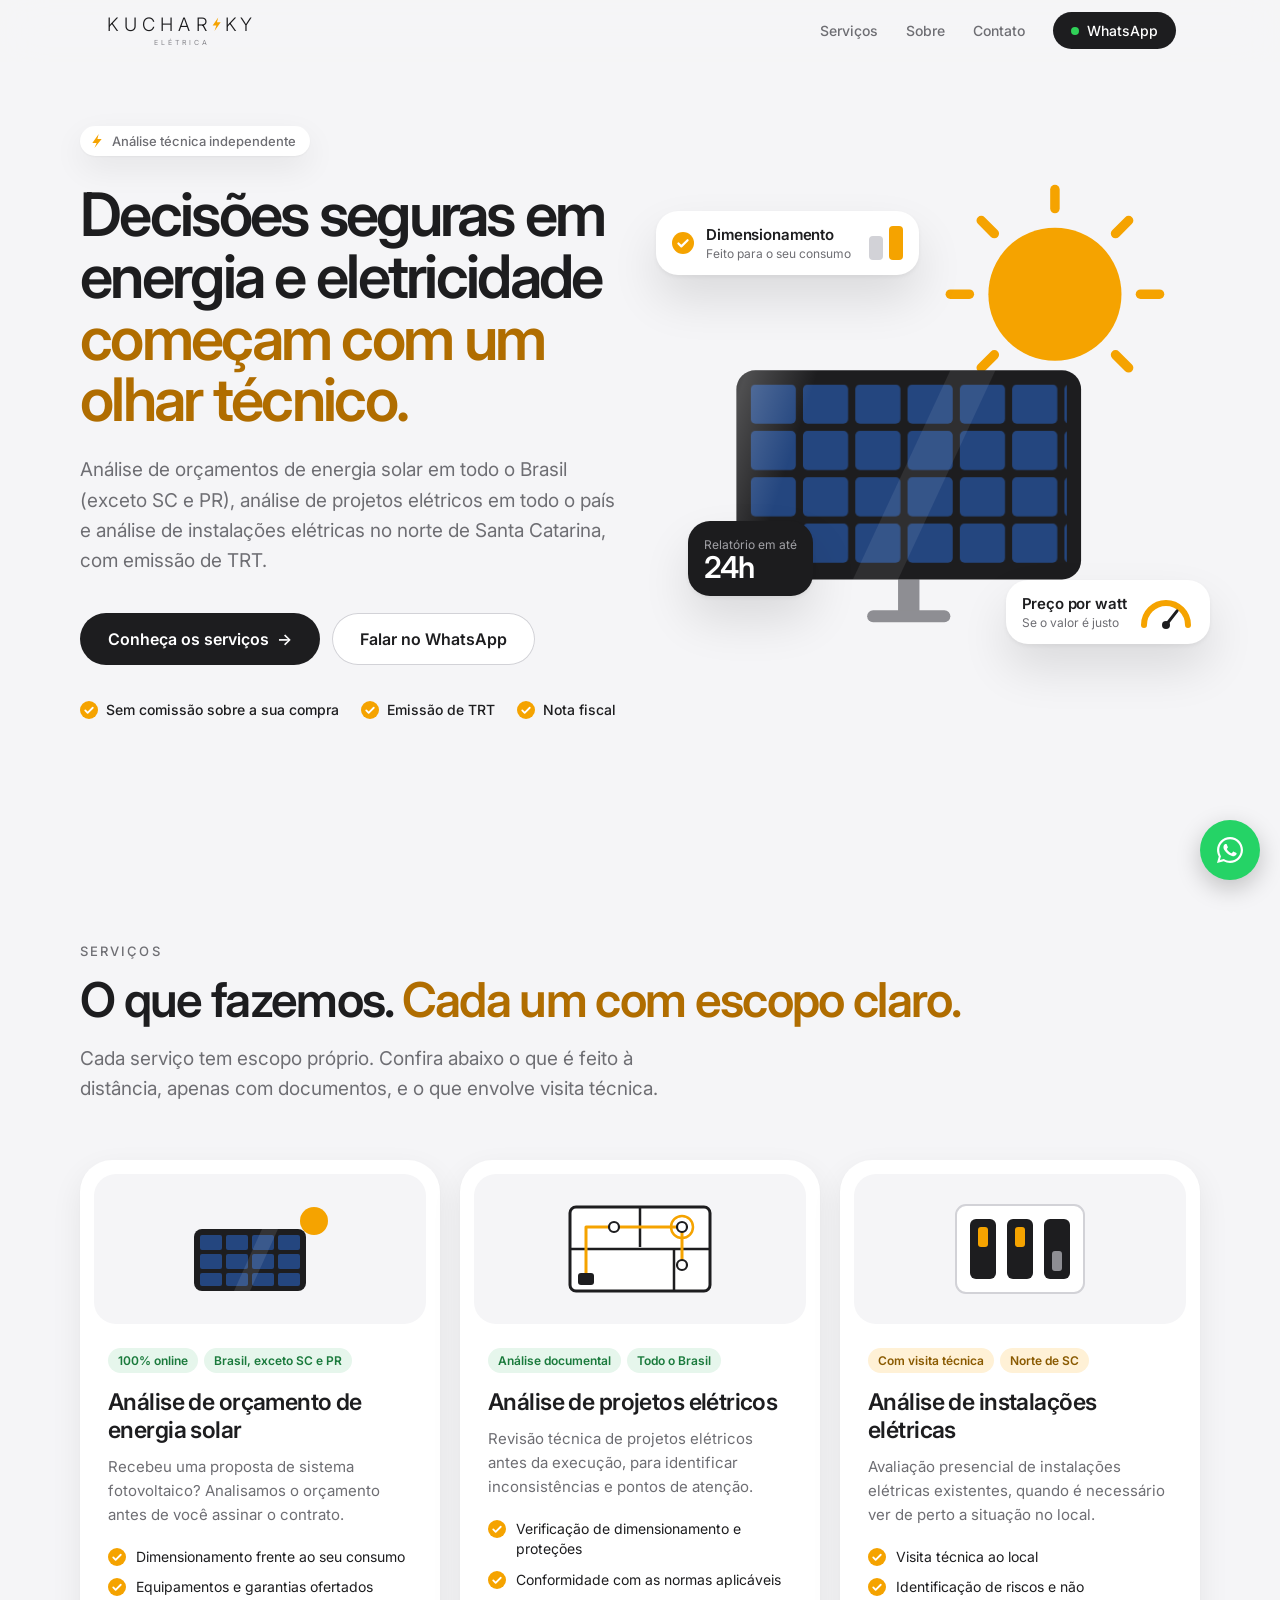
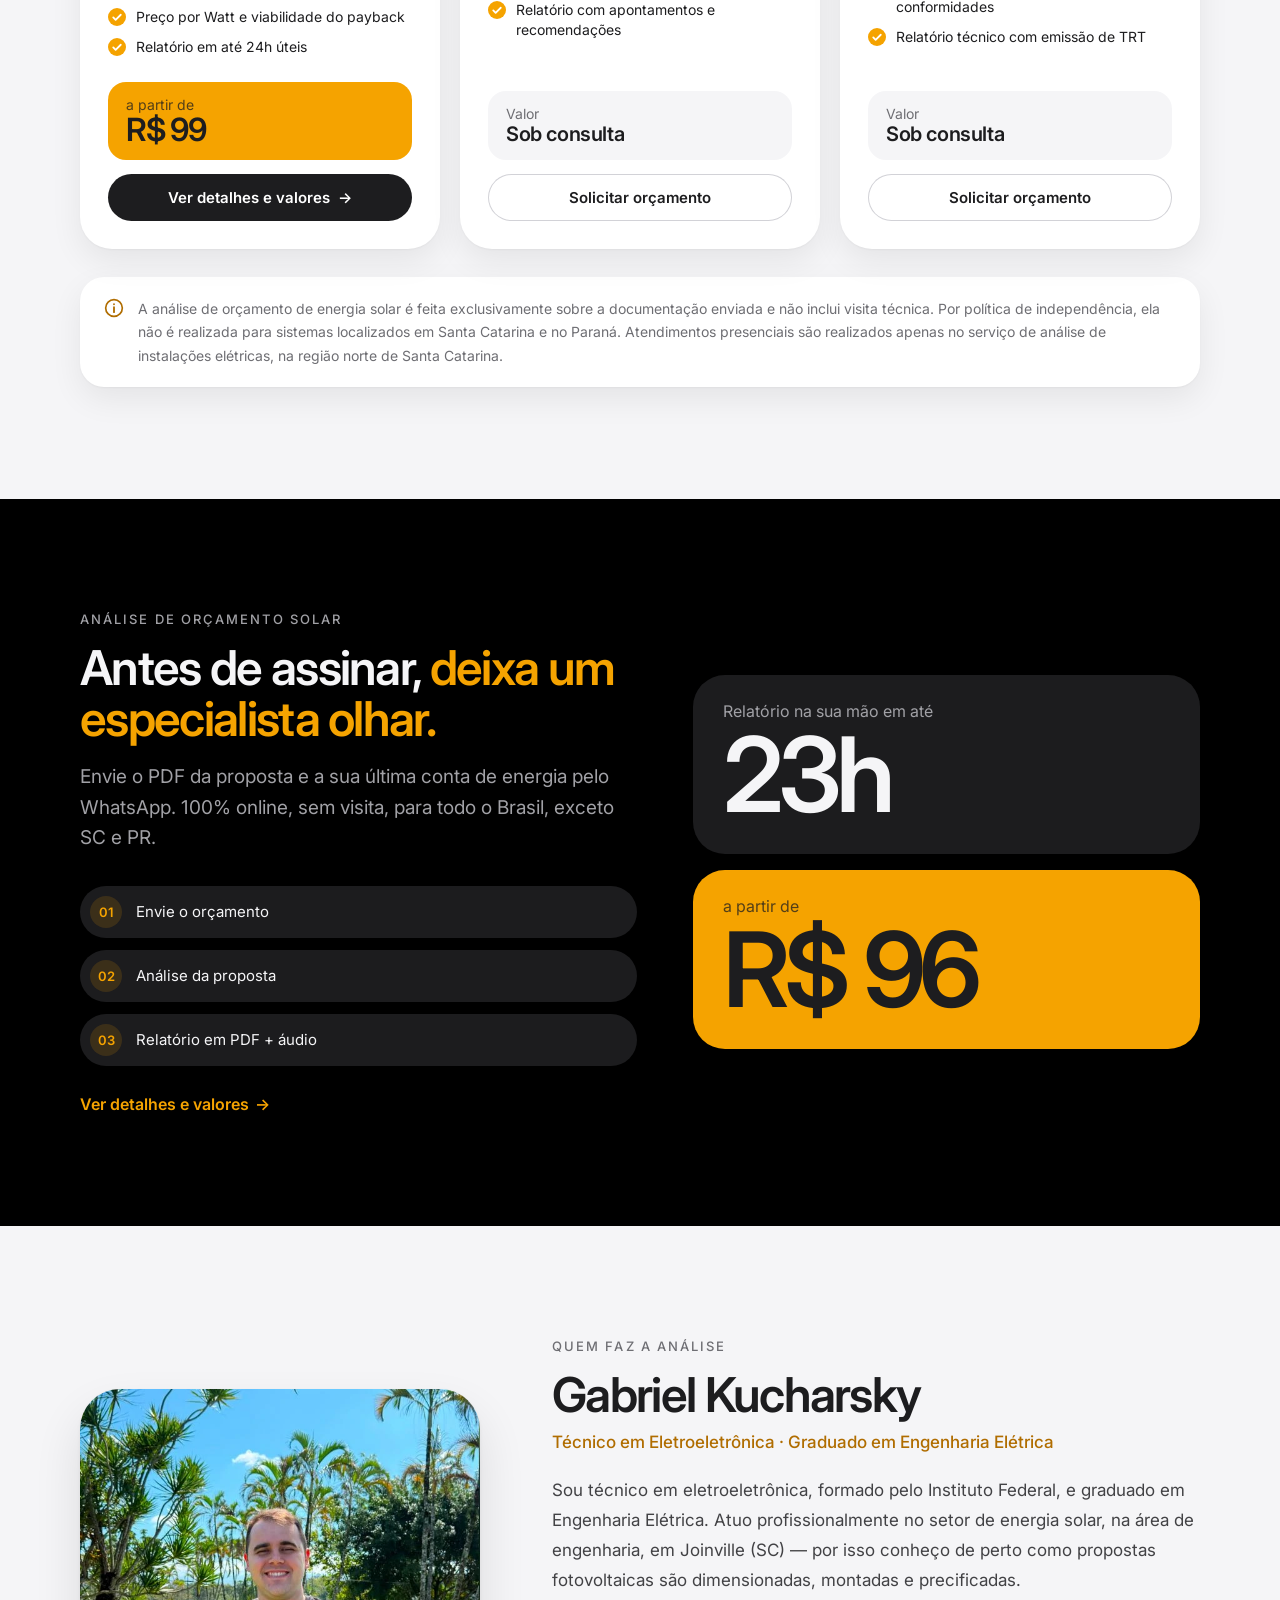
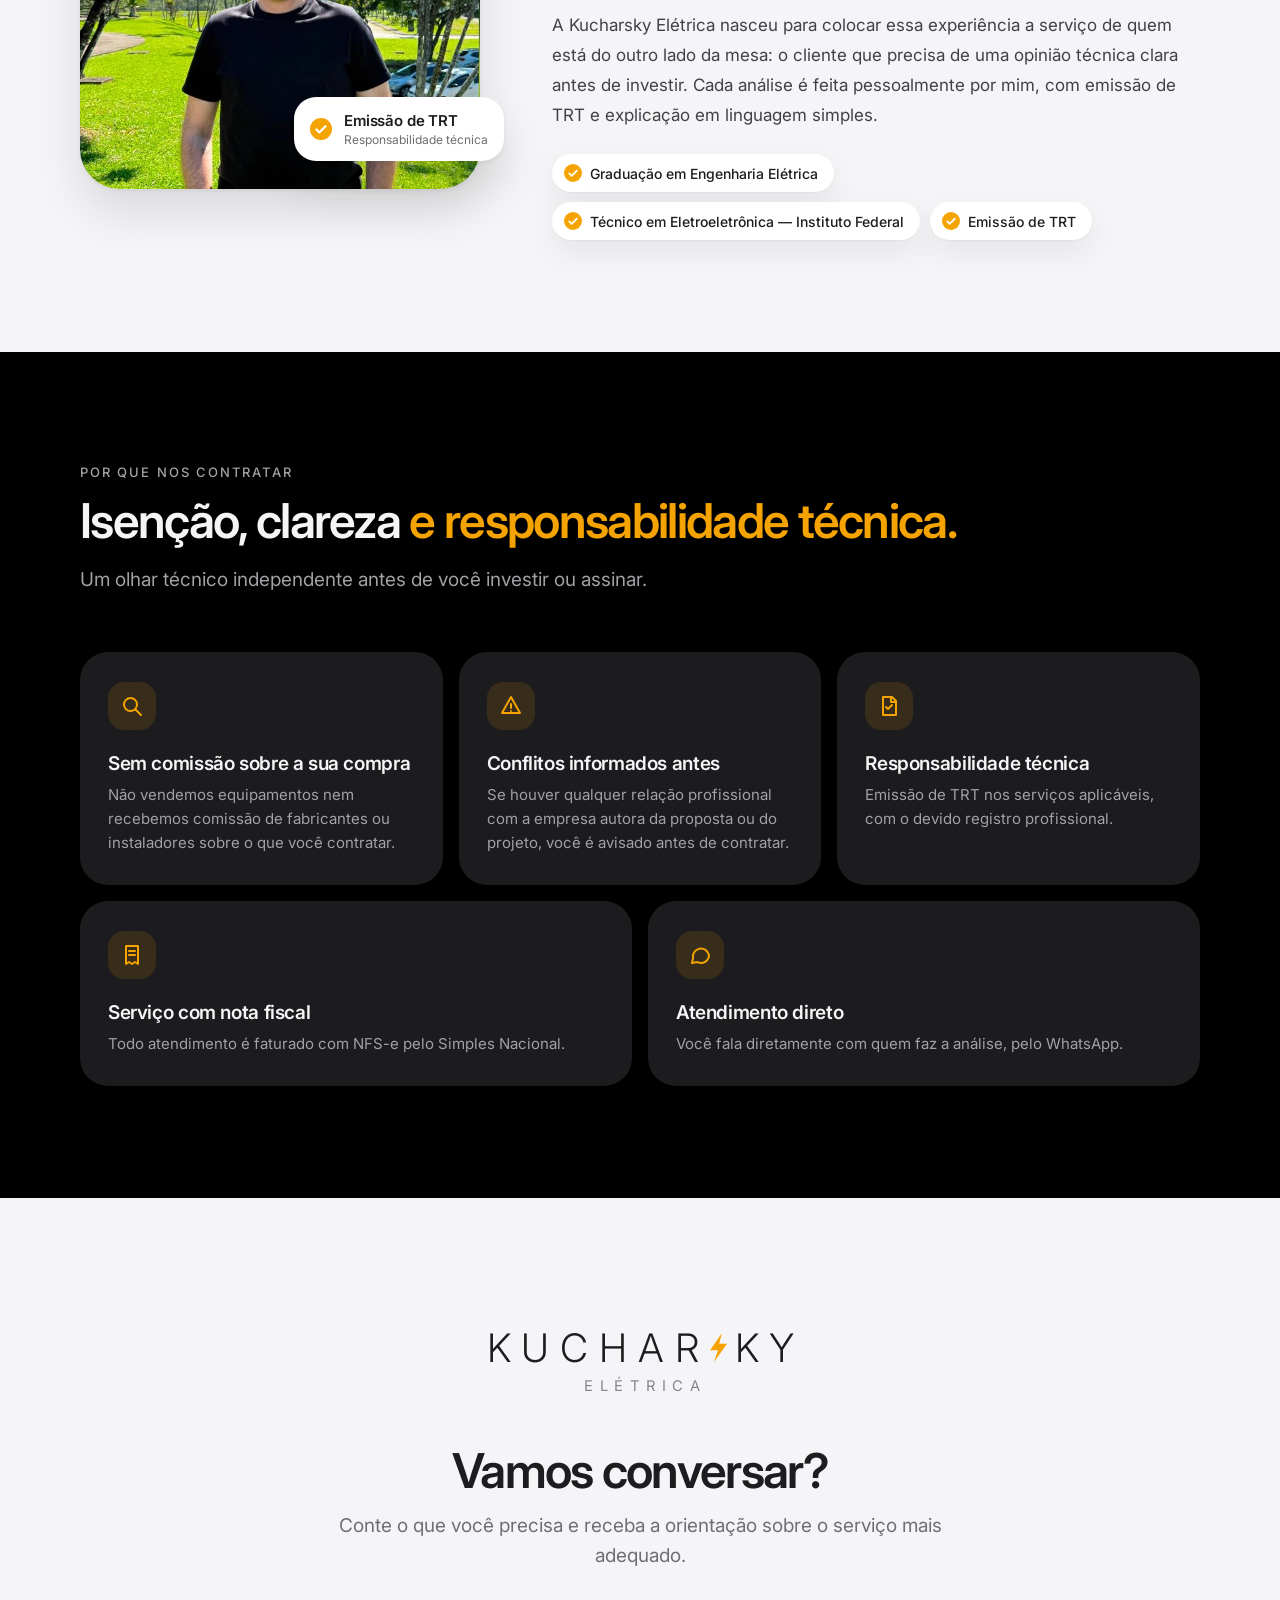
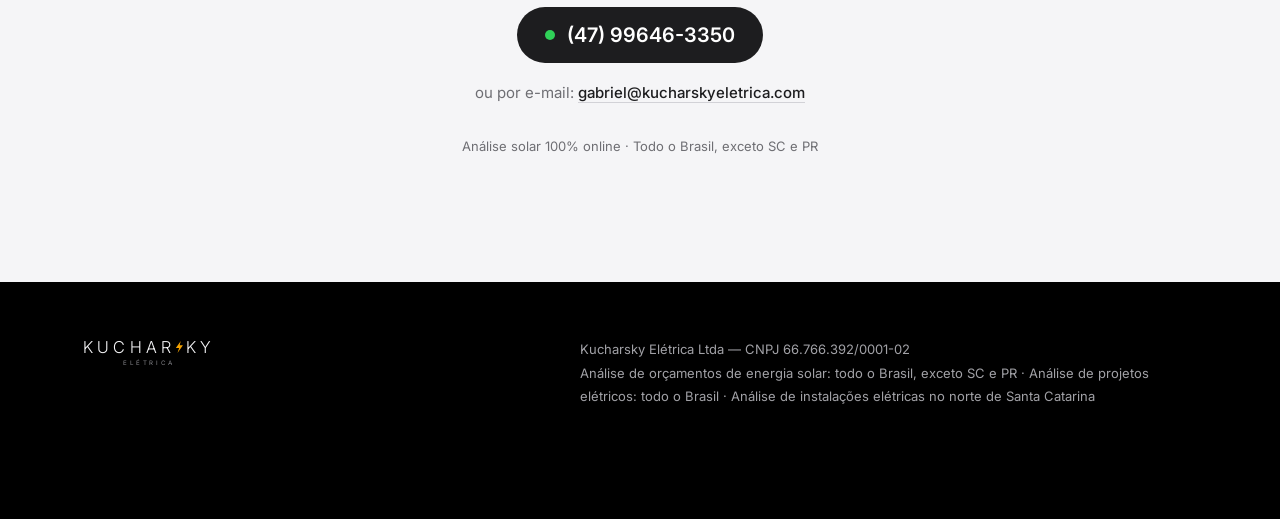
==== commit 7f4dfef0: "Página inicial na marca nova (estilo dos Reels) Logo KUCHAR⚡KY, fundos claro/preto alternados, desta" ====
--- a/index.html
+++ b/index.html
@@ -6,11 +6,11 @@
 <title>Kucharsky Elétrica — Análises técnicas em energia solar e eletricidade</title>
 <meta name="description" content="Análise independente de orçamentos de energia solar (todo o Brasil, exceto SC e PR), de projetos elétricos (todo o Brasil) e de instalações elétricas no norte de Santa Catarina. Técnico em eletroeletrônica graduado em Engenharia Elétrica, com emissão de TRT.">
 <link rel="canonical" href="https://kucharskyeletrica.com/">
-<meta name="theme-color" content="#0d2157">
+<meta name="theme-color" content="#f5f5f7">
 
 <!-- Ícones -->
-<link rel="icon" href="/favicon.svg" type="image/svg+xml">
-<link rel="apple-touch-icon" href="/apple-touch-icon.png">
+<link rel="icon" href="favicon.svg" type="image/svg+xml">
+<link rel="apple-touch-icon" href="apple-touch-icon.png">
 
 <!-- Prévia ao compartilhar (WhatsApp, Facebook, Instagram, LinkedIn) -->
 <meta property="og:type" content="website">
@@ -58,108 +58,264 @@
 
 <link rel="preconnect" href="https://fonts.googleapis.com">
 <link rel="preconnect" href="https://fonts.gstatic.com" crossorigin>
-<link href="https://fonts.googleapis.com/css2?family=Inter:wght@400;600;700&display=swap" rel="stylesheet">
+<link href="https://fonts.googleapis.com/css2?family=Inter:wght@300;400;500;600;700&display=swap" rel="stylesheet">
+<script src="js/site.js"></script>
 <style>
+  /* Cores e medidas da marca (as mesmas dos Reels) */
+  :root {
+    --bg: #f5f5f7;
+    --black: #000;
+    --ink: #1d1d1f;
+    --muted: #6e6e73;
+    --muted-dark: #a1a1a6;
+    --accent: #f5a300;
+    --accent-text: #b06d00;
+    --card: #fff;
+    --card-dark: #1c1c1e;
+    --line: #d2d2d7;
+    --ok: #30d158;
+    --ease: cubic-bezier(.16, 1, .3, 1);
+    --shadow: 0 1px 2px rgba(0,0,0,.04), 0 12px 32px rgba(0,0,0,.07);
+    --shadow-hover: 0 2px 4px rgba(0,0,0,.05), 0 24px 48px rgba(0,0,0,.11);
+  }
+
   * { box-sizing: border-box; margin: 0; padding: 0; }
-  html { scroll-behavior: smooth; }
-  body { font-family: 'Inter', 'Segoe UI', Arial, sans-serif; color: #1a2744; background: #fff; }
-  a { text-decoration: none; }
+  html { scroll-behavior: smooth; scroll-padding-top: 72px; }
+  body { font-family: 'Inter', 'Helvetica Neue', Arial, sans-serif; color: var(--ink); background: var(--bg); -webkit-font-smoothing: antialiased; overflow-x: hidden; }
+  a { color: inherit; text-decoration: none; }
+  svg { display: block; }
+  .wrap { max-width: 1120px; margin: 0 auto; }
+  .accent { color: var(--accent-text); }
+  .dark .accent { color: var(--accent); }
+
+  /* LOGO (KUCHAR⚡KY) */
+  .logo { height: 34px; width: auto; color: var(--ink); }
+  .logo text { font-family: 'Inter', 'Helvetica Neue', Arial, sans-serif; }
+  .dark .logo, footer .logo { color: #f5f5f7; }
+
+  /* CHECK AMARELO (desenha ao aparecer) */
+  .chk { width: 22px; height: 22px; flex-shrink: 0; }
+  .chk path { stroke-dasharray: 20; stroke-dashoffset: 0; }
+  .js .reveal .chk path { stroke-dashoffset: 20; transition: stroke-dashoffset .5s var(--ease) calc(var(--d, 0) * 90ms + 350ms); }
+  .js .reveal.in .chk path { stroke-dashoffset: 0; }
+
+  /* ENTRADA AO ROLAR */
+  .js .reveal { opacity: 0; transform: translateY(28px); transition: opacity .9s var(--ease), transform .9s var(--ease); transition-delay: calc(var(--d, 0) * 90ms); }
+  .js .reveal.in { opacity: 1; transform: none; }
+  .js .circle-reveal { clip-path: circle(0% at 50% 30%); transition: clip-path 1.4s var(--ease); }
+  .js .circle-reveal.in { clip-path: circle(120% at 50% 30%); }
 
   /* CABEÇALHO */
-  .nav { position: sticky; top: 0; z-index: 50; background: #0d2157; border-bottom: 1px solid rgba(255,255,255,.08); }
-  .nav-inner { max-width: 1040px; margin: 0 auto; padding: 14px 24px; display: flex; align-items: center; justify-content: space-between; gap: 16px; }
-  .brand { display: flex; align-items: center; gap: 10px; color: #fff; font-weight: 700; font-size: 17px; }
-  .brand img { width: 30px; height: 30px; }
-  .nav-links { display: flex; align-items: center; gap: 24px; }
-  .nav-links a { color: #b8cfe8; font-size: 14px; font-weight: 600; }
-  .nav-links a:hover { color: #fff; }
-  .nav-links .nav-cta { background: #f0a500; color: #0d2157; padding: 9px 16px; border-radius: 6px; }
-  .nav-links .nav-cta:hover { background: #e09400; color: #0d2157; }
+  .nav { position: sticky; top: 0; z-index: 50; background: rgba(245,245,247,.78); -webkit-backdrop-filter: saturate(180%) blur(20px); backdrop-filter: saturate(180%) blur(20px); border-bottom: 1px solid transparent; transition: border-color .3s; }
+  .nav.scrolled { border-bottom-color: rgba(0,0,0,.08); }
+  .nav-inner { max-width: 1120px; margin: 0 auto; padding: 12px 24px; display: flex; align-items: center; justify-content: space-between; gap: 16px; }
+  .nav-links { display: flex; align-items: center; gap: 28px; }
+  .nav-links a { font-size: 14px; font-weight: 500; color: var(--muted); transition: color .2s; }
+  .nav-links a:hover { color: var(--ink); }
+  .nav-links .pill-wa { color: #fff; }
+  .nav-links .pill-wa:hover { color: #fff; }
+
+  /* PÍLULAS E BOTÕES */
+  .pill-wa { display: inline-flex; align-items: center; gap: 8px; background: var(--ink); color: #fff; font-weight: 600; font-size: 14px; padding: 10px 18px; border-radius: 999px; transition: transform .2s var(--ease), background .2s; }
+  .pill-wa:hover { background: #000; transform: translateY(-1px); }
+  .dot { width: 8px; height: 8px; border-radius: 50%; background: var(--ok); box-shadow: 0 0 0 0 rgba(48,209,88,.6); animation: ping 2.4s infinite; }
+  @keyframes ping { 0% { box-shadow: 0 0 0 0 rgba(48,209,88,.55); } 70%, 100% { box-shadow: 0 0 0 8px rgba(48,209,88,0); } }
+
+  .btn { display: inline-flex; align-items: center; justify-content: center; gap: 8px; font-weight: 600; font-size: 16px; padding: 16px 28px; border-radius: 999px; transition: transform .2s var(--ease), background .2s, box-shadow .2s; }
+  .btn:hover { transform: translateY(-2px); }
+  .btn-dark { background: var(--ink); color: #fff; }
+  .btn-dark:hover { background: #000; box-shadow: 0 10px 24px rgba(0,0,0,.18); }
+  .btn-light { background: #fff; color: var(--ink); box-shadow: inset 0 0 0 1px var(--line); }
+  .btn-light:hover { box-shadow: inset 0 0 0 1px var(--ink); }
+  .btn .arrow { transition: transform .2s var(--ease); }
+  .btn:hover .arrow { transform: translateX(3px); }
+
+  /* TÍTULOS DE SEÇÃO */
+  .kicker { font-size: 13px; font-weight: 500; letter-spacing: .16em; text-transform: uppercase; color: var(--muted); margin-bottom: 16px; }
+  .dark .kicker { color: var(--muted-dark); }
+  .h2 { font-size: 48px; font-weight: 600; letter-spacing: -.035em; line-height: 1.06; margin-bottom: 18px; }
+  .sub { font-size: 19px; color: var(--muted); line-height: 1.6; max-width: 620px; }
+  .dark .sub { color: var(--muted-dark); }
+  .section { padding: 112px 24px; }
+  .section-head { margin-bottom: 56px; }
 
   /* HERO */
-  .hero { background: #0d2157; color: #fff; padding: 88px 24px 80px; }
-  .hero-inner { max-width: 1040px; margin: 0 auto; }
-  .eyebrow { font-size: 12px; letter-spacing: 2px; text-transform: uppercase; color: #7ab3e8; margin-bottom: 18px; }
-  .hero h1 { font-size: 40px; font-weight: 700; line-height: 1.2; max-width: 720px; margin-bottom: 20px; }
-  .hero p { font-size: 18px; color: #b8cfe8; line-height: 1.7; max-width: 620px; margin-bottom: 36px; }
-  .hero-actions { display: flex; gap: 14px; flex-wrap: wrap; }
-  .btn { display: inline-block; font-weight: 700; font-size: 15px; padding: 15px 28px; border-radius: 6px; }
-  .btn-gold { background: #f0a500; color: #0d2157; }
-  .btn-gold:hover { background: #e09400; }
-  .btn-ghost { border: 1px solid rgba(255,255,255,.35); color: #fff; }
-  .btn-ghost:hover { background: rgba(255,255,255,.08); }
-
-  /* SEÇÕES */
-  .section { padding: 80px 24px; }
-  .section-inner { max-width: 1040px; margin: 0 auto; }
-  .section-label { font-size: 11px; letter-spacing: 2px; text-transform: uppercase; color: #7ab3e8; margin-bottom: 12px; }
-  .section h2 { font-size: 30px; font-weight: 700; color: #0d2157; margin-bottom: 14px; }
-  .section-sub { font-size: 16px; color: #5a6a88; line-height: 1.7; max-width: 640px; margin-bottom: 40px; }
-  .alt { background: #f4f7fb; }
+  .hero { padding: 64px 24px 112px; }
+  .hero-grid { display: grid; grid-template-columns: 1.05fr 1fr; gap: 48px; align-items: center; }
+  .eyebrow { display: inline-flex; align-items: center; gap: 8px; background: #fff; border-radius: 999px; padding: 7px 14px 7px 10px; font-size: 13px; font-weight: 500; color: var(--muted); box-shadow: var(--shadow); margin-bottom: 28px; }
+  .eyebrow svg { width: 14px; height: 14px; }
+  .hero h1 { font-size: 60px; font-weight: 600; letter-spacing: -.045em; line-height: 1.03; margin-bottom: 24px; }
+  .hero p { font-size: 19px; color: var(--muted); line-height: 1.6; max-width: 540px; margin-bottom: 36px; }
+  .hero-actions { display: flex; gap: 12px; flex-wrap: wrap; }
+  .hero-checks { display: flex; flex-wrap: wrap; gap: 10px 22px; margin-top: 36px; }
+  .hero-checks span { display: inline-flex; align-items: center; gap: 8px; font-size: 14px; font-weight: 500; color: var(--ink); }
+  .hero-checks .chk { width: 18px; height: 18px; }
+
+  /* Ilustração do hero */
+  .art { position: relative; aspect-ratio: 1 / .92; }
+  .art-svg { width: 100%; height: 100%; }
+  .sun-rays { transform-origin: 318px 92px; animation: spin 40s linear infinite; }
+  @keyframes spin { to { transform: rotate(360deg); } }
+  .shine { animation: shine 6s var(--ease) infinite; }
+  @keyframes shine { 0%, 55% { transform: translateX(-340px); } 100% { transform: translateX(380px); } }
+
+  .float { position: absolute; background: #fff; border-radius: 22px; box-shadow: var(--shadow-hover); padding: 14px 16px; display: flex; align-items: center; gap: 12px; animation: bob 6s ease-in-out infinite; }
+  .float strong { display: block; font-size: 15px; font-weight: 600; letter-spacing: -.01em; }
+  .float small { display: block; font-size: 12px; color: var(--muted); margin-top: 2px; }
+  .float-a { left: -4%; top: 6%; }
+  .float-b { right: -2%; bottom: 4%; animation-delay: -3s; }
+  .float-c { left: 2%; bottom: 14%; background: var(--card-dark); color: #fff; animation-delay: -1.5s; }
+  .float-c small { color: var(--muted-dark); }
+  @keyframes bob { 0%, 100% { translate: 0 0; } 50% { translate: 0 -8px; } }
+
+  .bars { display: flex; align-items: flex-end; gap: 6px; height: 34px; margin-left: 6px; }
+  .bars i { display: block; width: 14px; border-radius: 4px; height: 100%; transform-origin: bottom; }
+  .bars i:first-child { background: #d2d2d7; height: 70%; }
+  .bars i:last-child { background: var(--accent); }
+  .js .reveal .bars i { transform: scaleY(0); transition: transform .8s var(--ease) .6s; }
+  .js .reveal.in .bars i { transform: scaleY(1); }
+  .js .reveal .bars i:last-child { transition-delay: .75s; }
+
+  .gauge { width: 56px; height: 34px; }
+  .needle { transform-origin: 28px 30px; transform: rotate(38deg); }
+  .js .reveal .needle { transform: rotate(-80deg); transition: transform 1.2s var(--ease) .8s; }
+  .js .reveal.in .needle { transform: rotate(38deg); }
+
+  .big-mini { font-size: 30px; font-weight: 600; letter-spacing: -.04em; line-height: 1; }
 
   /* SERVIÇOS */
-  .services { display: grid; grid-template-columns: repeat(auto-fit, minmax(290px, 1fr)); gap: 22px; }
-  .service { background: #fff; border: 1px solid #d0daea; border-radius: 12px; padding: 30px 26px; display: flex; flex-direction: column; }
-  .service.main { border: 2px solid #0d2157; }
-  .service-icon { width: 46px; height: 46px; border-radius: 10px; background: #e8f0fb; display: flex; align-items: center; justify-content: center; font-size: 22px; margin-bottom: 18px; }
-  .tags { display: flex; flex-wrap: wrap; gap: 6px; margin-bottom: 14px; }
-  .tag { font-size: 11px; font-weight: 700; letter-spacing: .5px; text-transform: uppercase; padding: 4px 9px; border-radius: 20px; }
-  .tag-online { background: #e3f6ec; color: #1e7a4a; }
-  .tag-local { background: #fff3d6; color: #8a5a00; }
-  .service h3 { font-size: 19px; font-weight: 700; color: #0d2157; margin-bottom: 10px; }
-  .service p { font-size: 15px; color: #5a6a88; line-height: 1.65; margin-bottom: 18px; }
-  .service ul { list-style: none; margin-bottom: 24px; }
-  .service li { font-size: 14px; color: #3d4f6e; line-height: 1.55; padding-left: 22px; position: relative; margin-bottom: 7px; }
-  .service li::before { content: '✓'; position: absolute; left: 0; color: #f0a500; font-weight: 700; }
-  .service .price { font-size: 14px; color: #5a6a88; margin-bottom: 18px; }
-  .service .price strong { font-size: 20px; color: #0d2157; }
-  .service-link { margin-top: auto; display: block; text-align: center; font-weight: 600; font-size: 14px; padding: 12px 16px; border-radius: 6px; background: #0d2157; color: #fff; }
-  .service-link:hover { background: #1a3378; }
-  .service.main .service-link { background: #f0a500; color: #0d2157; }
-  .service.main .service-link:hover { background: #e09400; }
-  .note { margin-top: 28px; font-size: 13px; color: #5a6a88; line-height: 1.7; background: #fff; border-left: 4px solid #7ab3e8; padding: 14px 18px; border-radius: 4px; }
+  .services { display: grid; grid-template-columns: repeat(3, 1fr); gap: 20px; }
+  .service { background: var(--card); border-radius: 32px; padding: 14px 14px 28px; box-shadow: var(--shadow); display: flex; flex-direction: column; transition: transform .35s var(--ease), box-shadow .35s var(--ease); }
+  .service:hover { transform: translateY(-6px); box-shadow: var(--shadow-hover); }
+  .service-art { background: var(--bg); border-radius: 22px; height: 150px; display: flex; align-items: center; justify-content: center; margin-bottom: 24px; position: relative; overflow: hidden; }
+  .service-art svg { width: 168px; height: auto; transition: transform .5s var(--ease); }
+  .service:hover .service-art svg { transform: scale(1.06); }
+  .service-body { padding: 0 14px; display: flex; flex-direction: column; flex: 1; }
+  .tags { display: flex; flex-wrap: wrap; gap: 6px; margin-bottom: 16px; }
+  .tag { font-size: 12px; font-weight: 600; padding: 5px 10px; border-radius: 999px; }
+  .tag-online { background: #e6f6ec; color: #1a7a3c; }
+  .tag-local { background: #fff1d6; color: #8a5a00; }
+  .service h3 { font-size: 23px; font-weight: 600; letter-spacing: -.025em; line-height: 1.2; margin-bottom: 10px; }
+  .service p { font-size: 15px; color: var(--muted); line-height: 1.6; margin-bottom: 20px; }
+  .service ul { list-style: none; margin-bottom: 24px; display: grid; gap: 10px; }
+  .service li { display: flex; gap: 10px; align-items: flex-start; font-size: 14px; line-height: 1.45; }
+  .service li .chk { width: 18px; height: 18px; margin-top: 1px; }
+  .price { border-radius: 18px; padding: 14px 18px; margin: auto 0 14px; background: var(--bg); font-size: 14px; color: var(--muted); }
+  .price strong { display: block; font-size: 20px; color: var(--ink); font-weight: 600; letter-spacing: -.02em; }
+  .price.hot { background: var(--accent); color: rgba(29,29,31,.75); }
+  .price.hot strong { font-size: 32px; letter-spacing: -.04em; line-height: 1.05; }
+  .service .btn { width: 100%; padding: 14px 20px; font-size: 15px; }
+
+  .note { margin-top: 28px; display: flex; gap: 14px; align-items: flex-start; background: #fff; border-radius: 24px; padding: 20px 24px; font-size: 14px; color: var(--muted); line-height: 1.65; box-shadow: var(--shadow); }
+  .note svg { width: 20px; height: 20px; flex-shrink: 0; margin-top: 1px; }
+
+  /* FAIXA PRETA (24h / R$ 99) */
+  .band { background: var(--black); color: #f5f5f7; padding: 112px 24px; }
+  .band-grid { display: grid; grid-template-columns: 1.1fr 1fr; gap: 56px; align-items: center; }
+  .band .link { display: inline-flex; align-items: center; gap: 6px; margin-top: 28px; color: var(--accent); font-weight: 600; font-size: 16px; }
+  .band .link:hover .arrow { transform: translateX(3px); }
+  .band .arrow { transition: transform .2s var(--ease); }
+  .stat-cards { display: grid; gap: 16px; }
+  .stat { border-radius: 32px; padding: 26px 30px 30px; }
+  .stat small { display: block; font-size: 16px; margin-bottom: 4px; }
+  .stat b { display: block; font-size: 104px; font-weight: 600; letter-spacing: -.06em; line-height: .95; }
+  .stat-dark { background: var(--card-dark); }
+  .stat-dark small { color: var(--muted-dark); }
+  .stat-hot { background: var(--accent); color: var(--ink); }
+  .stat-hot small { color: rgba(29,29,31,.75); }
+  .steps { display: grid; gap: 12px; margin-top: 32px; }
+  .step { display: flex; align-items: center; gap: 14px; background: var(--card-dark); border-radius: 999px; padding: 10px 20px 10px 10px; font-size: 15px; }
+  .step span { width: 32px; height: 32px; border-radius: 50%; background: rgba(245,163,0,.14); color: var(--accent); display: flex; align-items: center; justify-content: center; font-size: 13px; font-weight: 600; flex-shrink: 0; }
 
   /* SOBRE */
-  .about { display: grid; grid-template-columns: 320px 1fr; gap: 56px; align-items: center; }
-  .about img { width: 100%; height: auto; aspect-ratio: 1 / 1; object-fit: cover; border-radius: 14px; }
-  .about h2 { margin-bottom: 6px; }
-  .about .role { font-size: 15px; color: #7ab3e8; font-weight: 600; margin-bottom: 22px; }
-  .about p { font-size: 16px; color: #3d4f6e; line-height: 1.75; margin-bottom: 16px; }
-  .creds { display: flex; flex-wrap: wrap; gap: 10px; margin-top: 8px; }
-  .cred { font-size: 13px; font-weight: 600; color: #0d2157; background: #e8f0fb; padding: 8px 12px; border-radius: 6px; }
-
-  /* DIFERENCIAIS */
-  .why-grid { display: grid; grid-template-columns: repeat(auto-fit, minmax(220px, 1fr)); gap: 28px; }
-  .why-item h3 { font-size: 16px; font-weight: 700; color: #0d2157; margin: 12px 0 8px; }
-  .why-item p { font-size: 14px; color: #5a6a88; line-height: 1.65; }
-  .why-icon { width: 42px; height: 42px; border-radius: 8px; background: #e8f0fb; display: flex; align-items: center; justify-content: center; font-size: 19px; }
-
-  /* CONTATO */
-  .contact { background: #0d2157; color: #fff; padding: 80px 24px; text-align: center; }
-  .contact h2 { font-size: 30px; font-weight: 700; margin-bottom: 14px; }
-  .contact p { font-size: 16px; color: #b8cfe8; line-height: 1.7; max-width: 560px; margin: 0 auto 32px; }
-  .contact-list { display: flex; justify-content: center; flex-wrap: wrap; gap: 14px 32px; margin-top: 32px; font-size: 14px; color: #b8cfe8; }
-  .contact-list a { color: #fff; font-weight: 600; }
+  .about { display: grid; grid-template-columns: 400px 1fr; gap: 72px; align-items: center; }
+  .photo { position: relative; }
+  .photo img { width: 100%; height: auto; aspect-ratio: 1 / 1; object-fit: cover; border-radius: 40px; box-shadow: var(--shadow-hover); display: block; }
+  .photo .float { left: auto; right: -24px; bottom: 28px; top: auto; }
+  .role { font-size: 17px; font-weight: 500; color: var(--accent-text); margin: -6px 0 24px; }
+  .about p { font-size: 17px; color: #424245; line-height: 1.75; margin-bottom: 16px; }
+  .creds { display: flex; flex-wrap: wrap; gap: 10px; margin-top: 24px; }
+  .cred { display: inline-flex; align-items: center; gap: 8px; font-size: 14px; font-weight: 500; background: #fff; padding: 10px 16px 10px 12px; border-radius: 999px; box-shadow: var(--shadow); }
+  .cred .chk { width: 18px; height: 18px; }
+
+  /* DIFERENCIAIS (preto) */
+  .dark { background: var(--black); color: #f5f5f7; }
+  .why-grid { display: grid; grid-template-columns: repeat(6, 1fr); gap: 16px; }
+  .why { grid-column: span 2; background: var(--card-dark); border-radius: 28px; padding: 30px 28px; transition: transform .35s var(--ease), background .35s; }
+  .why:nth-child(4), .why:nth-child(5) { grid-column: span 3; }
+  .why:hover { transform: translateY(-4px); background: #232326; }
+  .why-icon { width: 48px; height: 48px; border-radius: 16px; background: rgba(245,163,0,.12); display: flex; align-items: center; justify-content: center; margin-bottom: 22px; }
+  .why-icon svg { width: 24px; height: 24px; }
+  .why h3 { font-size: 19px; font-weight: 600; letter-spacing: -.02em; margin-bottom: 8px; }
+  .why p { font-size: 15px; color: var(--muted-dark); line-height: 1.6; }
+
+  /* CONTATO (cartão final, como nos vídeos) */
+  .contact { text-align: center; padding: 128px 24px; }
+  .contact .logo { height: 72px; margin: 0 auto 48px; }
+  .contact .h2 { margin-bottom: 14px; }
+  .contact .sub { margin: 0 auto 36px; }
+  .contact-cta { display: flex; justify-content: center; }
+  .contact .pill-wa { font-size: 20px; padding: 16px 28px; gap: 12px; }
+  .contact .pill-wa .dot { width: 10px; height: 10px; }
+  .contact-mail { margin-top: 20px; font-size: 15px; color: var(--muted); }
+  .contact-mail a { color: var(--ink); font-weight: 500; border-bottom: 1px solid var(--line); }
+  .contact-mail a:hover { border-color: var(--ink); }
+  .reach { margin-top: 36px; font-size: 13px; color: var(--muted); }
 
   /* RODAPÉ */
-  footer { background: #08153a; padding: 32px 24px 100px; text-align: center; }
-  footer p { font-size: 12px; color: #6d80a3; line-height: 1.8; }
+  footer { background: var(--black); padding: 56px 24px 110px; }
+  footer .wrap { display: flex; justify-content: space-between; align-items: flex-start; gap: 32px; flex-wrap: wrap; }
+  footer .logo { height: 30px; }
+  footer p { font-size: 13px; color: var(--muted-dark); line-height: 1.8; max-width: 620px; }
 
   /* WHATSAPP FLUTUANTE */
-  .wa-float { position: fixed; right: 20px; bottom: 20px; z-index: 100; width: 60px; height: 60px; border-radius: 50%; background: #25d366; display: flex; align-items: center; justify-content: center; box-shadow: 0 4px 14px rgba(0,0,0,.25); transition: transform .15s; }
+  .wa-float { position: fixed; right: 20px; bottom: 20px; z-index: 100; width: 60px; height: 60px; border-radius: 50%; background: #25d366; display: flex; align-items: center; justify-content: center; box-shadow: 0 8px 24px rgba(0,0,0,.22); transition: transform .2s var(--ease); }
   .wa-float:hover { transform: scale(1.08); }
   .wa-float svg { width: 32px; height: 32px; fill: #fff; }
 
   /* RESPONSIVO */
-  @media (max-width: 760px) {
-    .nav-links a:not(.nav-cta) { display: none; }
-    .hero { padding: 64px 24px 56px; }
-    .hero h1 { font-size: 30px; }
-    .hero p { font-size: 16px; }
-    .section { padding: 60px 24px; }
-    .section h2, .contact h2 { font-size: 24px; }
-    .about { grid-template-columns: 1fr; gap: 28px; }
-    .about img { max-width: 280px; }
+  @media (max-width: 980px) {
+    .hero-grid, .band-grid { grid-template-columns: 1fr; }
+    .art { max-width: 520px; margin: 24px auto 0; width: 100%; }
+    .services { grid-template-columns: 1fr; max-width: 560px; margin: 0 auto; }
+    .about { grid-template-columns: 1fr; gap: 48px; }
+    .photo { max-width: 380px; }
+    .why-grid { grid-template-columns: 1fr 1fr; }
+    .why, .why:nth-child(4), .why:nth-child(5) { grid-column: span 1; }
+    .why:nth-child(5) { grid-column: span 2; }
+  }
+  @media (max-width: 640px) {
+    .nav-links a:not(.pill-wa) { display: none; }
+    .logo { height: 28px; }
+    .hero { padding: 40px 20px 88px; }
+    .hero h1 { font-size: 40px; }
+    .hero p, .sub { font-size: 17px; }
+    .section, .band { padding: 88px 20px; }
+    .h2 { font-size: 34px; }
+    .float { padding: 11px 13px; border-radius: 18px; gap: 10px; }
+    .float strong { font-size: 13px; }
+    .float small { font-size: 11px; }
+    .float-a { left: 0; top: 0; }
+    .float-b { right: 0; bottom: 0; }
+    .float-c { left: 0; bottom: 18%; }
+    .big-mini { font-size: 24px; }
+    .bars { height: 26px; }
+    .bars i { width: 11px; }
+    .stat b { font-size: 80px; }
+    .why-grid { grid-template-columns: 1fr; }
+    .why, .why:nth-child(4), .why:nth-child(5) { grid-column: span 1; }
+    .photo .float { right: 12px; bottom: 16px; }
+    .contact { padding: 96px 20px; }
+    .contact .logo { height: 52px; }
+    .contact .pill-wa { font-size: 18px; }
+  }
+  @media (prefers-reduced-motion: reduce) {
+    *, *::before, *::after { animation: none !important; transition: none !important; }
+    .js .reveal { opacity: 1; transform: none; }
+    .js .circle-reveal { clip-path: none; }
+    .js .reveal .chk path { stroke-dashoffset: 0; }
+    .js .reveal .bars i { transform: none; }
+    .js .reveal .needle { transform: rotate(38deg); }
   }
 </style>
 </head>
@@ -168,133 +324,231 @@
 <!-- CABEÇALHO -->
 <header class="nav">
   <div class="nav-inner">
-    <a href="/" class="brand"><img src="/favicon.svg" alt="">Kucharsky Elétrica</a>
+    <a href="/" aria-label="Kucharsky Elétrica — página inicial">
+      <svg class="logo" viewBox="6 12 196 44" role="img" aria-label="Kucharsky Elétrica"><text x="10" y="34" textLength="130" lengthAdjust="spacing" font-size="24" font-weight="300" fill="currentColor">KUCHAR</text><polygon points="153.8,16.5 146.6,26.8 151.4,26.8 149,34 157,22.8 152.2,22.8" fill="#F5A300"/><text x="162" y="34" textLength="36" lengthAdjust="spacing" font-size="24" font-weight="300" fill="currentColor">KY</text><text x="107" y="52" text-anchor="middle" letter-spacing="4" font-size="9" fill="#86868b">ELÉTRICA</text></svg>
+    </a>
     <nav class="nav-links">
       <a href="#servicos">Serviços</a>
       <a href="#sobre">Sobre</a>
       <a href="#contato">Contato</a>
-      <a href="https://wa.me/5547996463350?text=Ol%C3%A1!%20Vim%20pelo%20site%20da%20Kucharsky%20El%C3%A9trica." class="nav-cta">WhatsApp</a>
+      <a href="https://wa.me/5547996463350?text=Ol%C3%A1!%20Vim%20pelo%20site%20da%20Kucharsky%20El%C3%A9trica." class="pill-wa"><i class="dot"></i>WhatsApp</a>
     </nav>
   </div>
 </header>
+
+<main>
 
 <!-- HERO -->
 <section class="hero">
-  <div class="hero-inner">
-    <div class="eyebrow">Kucharsky Elétrica</div>
-    <h1>Análise técnica independente para decisões seguras em energia e eletricidade.</h1>
-    <p>Análise de orçamentos de energia solar em todo o Brasil (exceto SC e PR), análise de projetos elétricos em todo o país e análise de instalações elétricas no norte de Santa Catarina, com emissão de TRT.</p>
-    <div class="hero-actions">
-      <a href="#servicos" class="btn btn-gold">Conheça os serviços</a>
-      <a href="https://wa.me/5547996463350?text=Ol%C3%A1!%20Vim%20pelo%20site%20da%20Kucharsky%20El%C3%A9trica." class="btn btn-ghost">Falar no WhatsApp</a>
+  <div class="wrap hero-grid">
+    <div>
+      <div class="eyebrow reveal"><svg viewBox="0 0 12 18" aria-hidden="true"><polygon points="8.2,0 0,11.7 5.5,11.7 2.7,18 12,6.3 6.5,6.3" fill="#F5A300"/></svg>Análise técnica independente</div>
+      <h1 class="reveal" style="--d:1">Decisões seguras em energia e eletricidade <span class="accent">começam com um olhar técnico.</span></h1>
+      <p class="reveal" style="--d:2">Análise de orçamentos de energia solar em todo o Brasil (exceto SC e PR), análise de projetos elétricos em todo o país e análise de instalações elétricas no norte de Santa Catarina, com emissão de TRT.</p>
+      <div class="hero-actions reveal" style="--d:3">
+        <a href="#servicos" class="btn btn-dark">Conheça os serviços <span class="arrow">→</span></a>
+        <a href="https://wa.me/5547996463350?text=Ol%C3%A1!%20Vim%20pelo%20site%20da%20Kucharsky%20El%C3%A9trica." class="btn btn-light">Falar no WhatsApp</a>
+      </div>
+      <div class="hero-checks reveal" style="--d:4">
+        <span><svg class="chk" viewBox="0 0 24 24" aria-hidden="true"><circle cx="12" cy="12" r="12" fill="#F5A300"/><path d="M7 12.5l3.2 3.2L17 9" fill="none" stroke="#fff" stroke-width="2.4" stroke-linecap="round" stroke-linejoin="round"/></svg>Sem comissão sobre a sua compra</span>
+        <span><svg class="chk" viewBox="0 0 24 24" aria-hidden="true"><circle cx="12" cy="12" r="12" fill="#F5A300"/><path d="M7 12.5l3.2 3.2L17 9" fill="none" stroke="#fff" stroke-width="2.4" stroke-linecap="round" stroke-linejoin="round"/></svg>Emissão de TRT</span>
+        <span><svg class="chk" viewBox="0 0 24 24" aria-hidden="true"><circle cx="12" cy="12" r="12" fill="#F5A300"/><path d="M7 12.5l3.2 3.2L17 9" fill="none" stroke="#fff" stroke-width="2.4" stroke-linecap="round" stroke-linejoin="round"/></svg>Nota fiscal</span>
+      </div>
+    </div>
+
+    <!-- Ilustração: painel solar + sol, com cartões flutuantes como nos vídeos -->
+    <div class="art reveal" style="--d:2" aria-hidden="true">
+      <svg class="art-svg" viewBox="0 0 440 400">
+        <defs>
+          <pattern id="cells" x="62" y="168" width="44" height="39" patternUnits="userSpaceOnUse"><rect width="38" height="33" rx="4" fill="#24467f"/></pattern>
+          <clipPath id="panel-clip"><rect x="50" y="156" width="290" height="176" rx="16"/></clipPath>
+          <linearGradient id="shine-g" x1="0" x2="1"><stop offset="0" stop-color="#fff" stop-opacity="0"/><stop offset=".5" stop-color="#fff" stop-opacity=".22"/><stop offset="1" stop-color="#fff" stop-opacity="0"/></linearGradient>
+        </defs>
+        <!-- sol -->
+        <g class="sun-rays" stroke="#F5A300" stroke-width="8" stroke-linecap="round">
+          <line x1="318" y1="20" x2="318" y2="4"/><line x1="318" y1="164" x2="318" y2="180"/>
+          <line x1="246" y1="92" x2="230" y2="92"/><line x1="390" y1="92" x2="406" y2="92"/>
+          <line x1="267" y1="41" x2="256" y2="30"/><line x1="369" y1="143" x2="380" y2="154"/>
+          <line x1="369" y1="41" x2="380" y2="30"/><line x1="267" y1="143" x2="256" y2="154"/>
+        </g>
+        <circle cx="318" cy="92" r="56" fill="#F5A300"/>
+        <!-- painel -->
+        <rect x="186" y="332" width="18" height="30" fill="#8e8e93"/>
+        <rect x="160" y="358" width="70" height="10" rx="5" fill="#8e8e93"/>
+        <rect x="50" y="156" width="290" height="176" rx="16" fill="#1d1d1f"/>
+        <rect x="62" y="168" width="266" height="152" fill="url(#cells)"/>
+        <g clip-path="url(#panel-clip)">
+          <polygon points="230,156 268,156 186,332 148,332" fill="#fff" opacity=".08"/>
+          <rect class="shine" x="50" y="140" width="120" height="210" fill="url(#shine-g)" transform="skewX(-18)"/>
+        </g>
+      </svg>
+
+      <div class="float float-a">
+        <svg class="chk" viewBox="0 0 24 24"><circle cx="12" cy="12" r="12" fill="#F5A300"/><path d="M7 12.5l3.2 3.2L17 9" fill="none" stroke="#fff" stroke-width="2.4" stroke-linecap="round" stroke-linejoin="round"/></svg>
+        <div><strong>Dimensionamento</strong><small>Feito para o seu consumo</small></div>
+        <div class="bars"><i></i><i></i></div>
+      </div>
+      <div class="float float-b">
+        <div><strong>Preço por watt</strong><small>Se o valor é justo</small></div>
+        <svg class="gauge" viewBox="0 0 56 34"><path d="M6 30a22 22 0 0 1 44 0" fill="none" stroke="#F5A300" stroke-width="6" stroke-linecap="round"/><g class="needle"><line x1="28" y1="30" x2="28" y2="12" stroke="#1d1d1f" stroke-width="3" stroke-linecap="round"/></g><circle cx="28" cy="30" r="4" fill="#1d1d1f"/></svg>
+      </div>
+      <div class="float float-c">
+        <div><small>Relatório em até</small><span class="big-mini">24h</span></div>
+      </div>
     </div>
   </div>
 </section>
 
 <!-- SERVIÇOS -->
-<section class="section alt" id="servicos">
-  <div class="section-inner">
-    <div class="section-label">Serviços</div>
-    <h2>O que fazemos</h2>
-    <p class="section-sub">Cada serviço tem escopo próprio. Confira abaixo o que é feito à distância, apenas com documentos, e o que envolve visita técnica.</p>
+<section class="section" id="servicos">
+  <div class="wrap">
+    <div class="section-head">
+      <div class="kicker reveal">Serviços</div>
+      <h2 class="h2 reveal" style="--d:1">O que fazemos. <span class="accent">Cada um com escopo claro.</span></h2>
+      <p class="sub reveal" style="--d:2">Cada serviço tem escopo próprio. Confira abaixo o que é feito à distância, apenas com documentos, e o que envolve visita técnica.</p>
+    </div>
 
     <div class="services">
-      <div class="service main">
-        <div class="service-icon">☀️</div>
-        <div class="tags"><span class="tag tag-online">100% online</span><span class="tag tag-online">Brasil, exceto SC e PR</span></div>
-        <h3>Análise de orçamento de energia solar</h3>
-        <p>Recebeu uma proposta de sistema fotovoltaico? Analisamos o orçamento antes de você assinar o contrato.</p>
-        <ul>
-          <li>Dimensionamento frente ao seu consumo</li>
-          <li>Equipamentos e garantias ofertados</li>
-          <li>Preço por Watt e viabilidade do payback</li>
-          <li>Relatório em até 24h úteis</li>
-        </ul>
-        <div class="price">A partir de <strong>R$ 99</strong></div>
-        <a href="/analise-solar" class="service-link">Ver detalhes e valores →</a>
-      </div>
-
-      <div class="service">
-        <div class="service-icon">📐</div>
-        <div class="tags"><span class="tag tag-online">Análise documental</span><span class="tag tag-online">Todo o Brasil</span></div>
-        <h3>Análise de projetos elétricos</h3>
-        <p>Revisão técnica de projetos elétricos antes da execução, para identificar inconsistências e pontos de atenção.</p>
-        <ul>
-          <li>Verificação de dimensionamento e proteções</li>
-          <li>Conformidade com as normas aplicáveis</li>
-          <li>Relatório com apontamentos e recomendações</li>
-        </ul>
-        <div class="price">Valor sob consulta</div>
-        <a href="https://wa.me/5547996463350?text=Ol%C3%A1!%20Gostaria%20de%20um%20or%C3%A7amento%20para%20an%C3%A1lise%20de%20projeto%20el%C3%A9trico." class="service-link">Solicitar orçamento</a>
-      </div>
-
-      <div class="service">
-        <div class="service-icon">⚡</div>
-        <div class="tags"><span class="tag tag-local">Com visita técnica</span><span class="tag tag-local">Norte de SC</span></div>
-        <h3>Análise de instalações elétricas</h3>
-        <p>Avaliação presencial de instalações elétricas existentes, quando é necessário ver de perto a situação no local.</p>
-        <ul>
-          <li>Visita técnica ao local</li>
-          <li>Identificação de riscos e não conformidades</li>
-          <li>Relatório técnico com emissão de TRT</li>
-        </ul>
-        <div class="price">Valor sob consulta</div>
-        <a href="https://wa.me/5547996463350?text=Ol%C3%A1!%20Gostaria%20de%20um%20or%C3%A7amento%20para%20an%C3%A1lise%20de%20instala%C3%A7%C3%A3o%20el%C3%A9trica." class="service-link">Solicitar orçamento</a>
-      </div>
-    </div>
-
-    <p class="note">A análise de orçamento de energia solar é feita exclusivamente sobre a documentação enviada e não inclui visita técnica. Por política de independência, ela não é realizada para sistemas localizados em Santa Catarina e no Paraná. Atendimentos presenciais são realizados apenas no serviço de análise de instalações elétricas, na região norte de Santa Catarina.</p>
+      <!-- Solar -->
+      <article class="service reveal">
+        <div class="service-art" aria-hidden="true">
+          <svg viewBox="0 0 168 100"><circle cx="138" cy="22" r="14" fill="#F5A300"/><rect x="18" y="30" width="112" height="62" rx="8" fill="#1d1d1f"/><g fill="#24467f"><rect x="24" y="36" width="22" height="15" rx="2"/><rect x="50" y="36" width="22" height="15" rx="2"/><rect x="76" y="36" width="22" height="15" rx="2"/><rect x="102" y="36" width="22" height="15" rx="2"/><rect x="24" y="55" width="22" height="15" rx="2"/><rect x="50" y="55" width="22" height="15" rx="2"/><rect x="76" y="55" width="22" height="15" rx="2"/><rect x="102" y="55" width="22" height="15" rx="2"/><rect x="24" y="74" width="22" height="13" rx="2"/><rect x="50" y="74" width="22" height="13" rx="2"/><rect x="76" y="74" width="22" height="13" rx="2"/><rect x="102" y="74" width="22" height="13" rx="2"/></g><polygon points="86,30 102,30 74,92 58,92" fill="#fff" opacity=".1"/></svg>
+        </div>
+        <div class="service-body">
+          <div class="tags"><span class="tag tag-online">100% online</span><span class="tag tag-online">Brasil, exceto SC e PR</span></div>
+          <h3>Análise de orçamento de energia solar</h3>
+          <p>Recebeu uma proposta de sistema fotovoltaico? Analisamos o orçamento antes de você assinar o contrato.</p>
+          <ul>
+            <li><svg class="chk" viewBox="0 0 24 24" aria-hidden="true"><circle cx="12" cy="12" r="12" fill="#F5A300"/><path d="M7 12.5l3.2 3.2L17 9" fill="none" stroke="#fff" stroke-width="2.4" stroke-linecap="round" stroke-linejoin="round"/></svg>Dimensionamento frente ao seu consumo</li>
+            <li><svg class="chk" viewBox="0 0 24 24" aria-hidden="true"><circle cx="12" cy="12" r="12" fill="#F5A300"/><path d="M7 12.5l3.2 3.2L17 9" fill="none" stroke="#fff" stroke-width="2.4" stroke-linecap="round" stroke-linejoin="round"/></svg>Equipamentos e garantias ofertados</li>
+            <li><svg class="chk" viewBox="0 0 24 24" aria-hidden="true"><circle cx="12" cy="12" r="12" fill="#F5A300"/><path d="M7 12.5l3.2 3.2L17 9" fill="none" stroke="#fff" stroke-width="2.4" stroke-linecap="round" stroke-linejoin="round"/></svg>Preço por Watt e viabilidade do payback</li>
+            <li><svg class="chk" viewBox="0 0 24 24" aria-hidden="true"><circle cx="12" cy="12" r="12" fill="#F5A300"/><path d="M7 12.5l3.2 3.2L17 9" fill="none" stroke="#fff" stroke-width="2.4" stroke-linecap="round" stroke-linejoin="round"/></svg>Relatório em até 24h úteis</li>
+          </ul>
+          <div class="price hot">a partir de<strong>R$ 99</strong></div>
+          <a href="/analise-solar" class="btn btn-dark">Ver detalhes e valores <span class="arrow">→</span></a>
+        </div>
+      </article>
+
+      <!-- Projetos -->
+      <article class="service reveal" style="--d:1">
+        <div class="service-art" aria-hidden="true">
+          <svg viewBox="0 0 168 100"><rect x="14" y="8" width="140" height="84" rx="6" fill="#fff" stroke="#1d1d1f" stroke-width="3"/><path d="M84 8v40M14 50h140M118 50v42" stroke="#1d1d1f" stroke-width="2.5"/><path d="M30 80V28h96v38" fill="none" stroke="#F5A300" stroke-width="3" stroke-linejoin="round"/><g fill="#fff" stroke="#1d1d1f" stroke-width="2.2"><circle cx="58" cy="28" r="5"/><circle cx="126" cy="28" r="5"/><circle cx="126" cy="66" r="5"/></g><circle cx="126" cy="28" r="11" fill="none" stroke="#F5A300" stroke-width="2.5"/><rect x="22" y="74" width="16" height="12" rx="3" fill="#1d1d1f"/></svg>
+        </div>
+        <div class="service-body">
+          <div class="tags"><span class="tag tag-online">Análise documental</span><span class="tag tag-online">Todo o Brasil</span></div>
+          <h3>Análise de projetos elétricos</h3>
+          <p>Revisão técnica de projetos elétricos antes da execução, para identificar inconsistências e pontos de atenção.</p>
+          <ul>
+            <li><svg class="chk" viewBox="0 0 24 24" aria-hidden="true"><circle cx="12" cy="12" r="12" fill="#F5A300"/><path d="M7 12.5l3.2 3.2L17 9" fill="none" stroke="#fff" stroke-width="2.4" stroke-linecap="round" stroke-linejoin="round"/></svg>Verificação de dimensionamento e proteções</li>
+            <li><svg class="chk" viewBox="0 0 24 24" aria-hidden="true"><circle cx="12" cy="12" r="12" fill="#F5A300"/><path d="M7 12.5l3.2 3.2L17 9" fill="none" stroke="#fff" stroke-width="2.4" stroke-linecap="round" stroke-linejoin="round"/></svg>Conformidade com as normas aplicáveis</li>
+            <li><svg class="chk" viewBox="0 0 24 24" aria-hidden="true"><circle cx="12" cy="12" r="12" fill="#F5A300"/><path d="M7 12.5l3.2 3.2L17 9" fill="none" stroke="#fff" stroke-width="2.4" stroke-linecap="round" stroke-linejoin="round"/></svg>Relatório com apontamentos e recomendações</li>
+          </ul>
+          <div class="price">Valor<strong>Sob consulta</strong></div>
+          <a href="https://wa.me/5547996463350?text=Ol%C3%A1!%20Gostaria%20de%20um%20or%C3%A7amento%20para%20an%C3%A1lise%20de%20projeto%20el%C3%A9trico." class="btn btn-light">Solicitar orçamento</a>
+        </div>
+      </article>
+
+      <!-- Instalações -->
+      <article class="service reveal" style="--d:2">
+        <div class="service-art" aria-hidden="true">
+          <svg viewBox="0 0 168 100"><rect x="20" y="6" width="128" height="88" rx="10" fill="#fff" stroke="#d2d2d7" stroke-width="2"/><g fill="#1d1d1f"><rect x="34" y="20" width="26" height="60" rx="6"/><rect x="71" y="20" width="26" height="60" rx="6"/><rect x="108" y="20" width="26" height="60" rx="6"/></g><g fill="#F5A300"><rect x="42" y="28" width="10" height="20" rx="3"/><rect x="79" y="28" width="10" height="20" rx="3"/></g><rect x="116" y="52" width="10" height="20" rx="3" fill="#8e8e93"/><circle cx="121" cy="14" r="0" fill="none"/></svg>
+        </div>
+        <div class="service-body">
+          <div class="tags"><span class="tag tag-local">Com visita técnica</span><span class="tag tag-local">Norte de SC</span></div>
+          <h3>Análise de instalações elétricas</h3>
+          <p>Avaliação presencial de instalações elétricas existentes, quando é necessário ver de perto a situação no local.</p>
+          <ul>
+            <li><svg class="chk" viewBox="0 0 24 24" aria-hidden="true"><circle cx="12" cy="12" r="12" fill="#F5A300"/><path d="M7 12.5l3.2 3.2L17 9" fill="none" stroke="#fff" stroke-width="2.4" stroke-linecap="round" stroke-linejoin="round"/></svg>Visita técnica ao local</li>
+            <li><svg class="chk" viewBox="0 0 24 24" aria-hidden="true"><circle cx="12" cy="12" r="12" fill="#F5A300"/><path d="M7 12.5l3.2 3.2L17 9" fill="none" stroke="#fff" stroke-width="2.4" stroke-linecap="round" stroke-linejoin="round"/></svg>Identificação de riscos e não conformidades</li>
+            <li><svg class="chk" viewBox="0 0 24 24" aria-hidden="true"><circle cx="12" cy="12" r="12" fill="#F5A300"/><path d="M7 12.5l3.2 3.2L17 9" fill="none" stroke="#fff" stroke-width="2.4" stroke-linecap="round" stroke-linejoin="round"/></svg>Relatório técnico com emissão de TRT</li>
+          </ul>
+          <div class="price">Valor<strong>Sob consulta</strong></div>
+          <a href="https://wa.me/5547996463350?text=Ol%C3%A1!%20Gostaria%20de%20um%20or%C3%A7amento%20para%20an%C3%A1lise%20de%20instala%C3%A7%C3%A3o%20el%C3%A9trica." class="btn btn-light">Solicitar orçamento</a>
+        </div>
+      </article>
+    </div>
+
+    <p class="note reveal"><svg viewBox="0 0 24 24" aria-hidden="true"><circle cx="12" cy="12" r="10" fill="none" stroke="#b06d00" stroke-width="2"/><path d="M12 11v6M12 7.5v.01" stroke="#b06d00" stroke-width="2.2" stroke-linecap="round"/></svg><span>A análise de orçamento de energia solar é feita exclusivamente sobre a documentação enviada e não inclui visita técnica. Por política de independência, ela não é realizada para sistemas localizados em Santa Catarina e no Paraná. Atendimentos presenciais são realizados apenas no serviço de análise de instalações elétricas, na região norte de Santa Catarina.</span></p>
+  </div>
+</section>
+
+<!-- FAIXA PRETA: análise solar em números (entra com revelação circular, como nos vídeos) -->
+<section class="band dark circle-reveal">
+  <div class="wrap band-grid">
+    <div class="reveal">
+      <div class="kicker">Análise de orçamento solar</div>
+      <h2 class="h2">Antes de assinar, <span class="accent">deixa um especialista olhar.</span></h2>
+      <p class="sub">Envie o PDF da proposta e a sua última conta de energia pelo WhatsApp. 100% online, sem visita, para todo o Brasil, exceto SC e PR.</p>
+      <div class="steps">
+        <div class="step"><span>01</span>Envie o orçamento</div>
+        <div class="step"><span>02</span>Análise da proposta</div>
+        <div class="step"><span>03</span>Relatório em PDF + áudio</div>
+      </div>
+      <a href="/analise-solar" class="link">Ver detalhes e valores <span class="arrow">→</span></a>
+    </div>
+    <div class="stat-cards">
+      <div class="stat stat-dark reveal" style="--d:1"><small>Relatório na sua mão em até</small><b><span data-count="24">24</span>h</b></div>
+      <div class="stat stat-hot reveal" style="--d:2"><small>a partir de</small><b>R$ <span data-count="99">99</span></b></div>
+    </div>
   </div>
 </section>
 
 <!-- SOBRE -->
 <section class="section" id="sobre">
-  <div class="section-inner about">
-    <img src="/img/gabriel-kucharsky.webp" alt="Gabriel Kucharsky, responsável técnico da Kucharsky Elétrica" width="640" height="641" loading="lazy">
+  <div class="wrap about">
+    <div class="photo reveal">
+      <img src="img/gabriel-kucharsky.webp" alt="Gabriel Kucharsky, responsável técnico da Kucharsky Elétrica" width="640" height="641" loading="lazy">
+      <div class="float">
+        <svg class="chk" viewBox="0 0 24 24" aria-hidden="true"><circle cx="12" cy="12" r="12" fill="#F5A300"/><path d="M7 12.5l3.2 3.2L17 9" fill="none" stroke="#fff" stroke-width="2.4" stroke-linecap="round" stroke-linejoin="round"/></svg>
+        <div><strong>Emissão de TRT</strong><small>Responsabilidade técnica</small></div>
+      </div>
+    </div>
     <div>
-      <div class="section-label">Quem faz a análise</div>
-      <h2>Gabriel Kucharsky</h2>
-      <div class="role">Técnico em Eletroeletrônica · Graduado em Engenharia Elétrica</div>
-      <p>Sou técnico em eletroeletrônica, formado pelo Instituto Federal, e graduado em Engenharia Elétrica. Atuo profissionalmente no setor de energia solar, na área de engenharia, em Joinville (SC) — por isso conheço de perto como propostas fotovoltaicas são dimensionadas, montadas e precificadas.</p>
-      <p>A Kucharsky Elétrica nasceu para colocar essa experiência a serviço de quem está do outro lado da mesa: o cliente que precisa de uma opinião técnica clara antes de investir. Cada análise é feita pessoalmente por mim, com emissão de TRT e explicação em linguagem simples.</p>
-      <div class="creds">
-        <span class="cred">Graduação em Engenharia Elétrica</span>
-        <span class="cred">Técnico em Eletroeletrônica — Instituto Federal</span>
-        <span class="cred">Emissão de TRT</span>
+      <div class="kicker reveal">Quem faz a análise</div>
+      <h2 class="h2 reveal" style="--d:1">Gabriel Kucharsky</h2>
+      <div class="role reveal" style="--d:1">Técnico em Eletroeletrônica · Graduado em Engenharia Elétrica</div>
+      <p class="reveal" style="--d:2">Sou técnico em eletroeletrônica, formado pelo Instituto Federal, e graduado em Engenharia Elétrica. Atuo profissionalmente no setor de energia solar, na área de engenharia, em Joinville (SC) — por isso conheço de perto como propostas fotovoltaicas são dimensionadas, montadas e precificadas.</p>
+      <p class="reveal" style="--d:3">A Kucharsky Elétrica nasceu para colocar essa experiência a serviço de quem está do outro lado da mesa: o cliente que precisa de uma opinião técnica clara antes de investir. Cada análise é feita pessoalmente por mim, com emissão de TRT e explicação em linguagem simples.</p>
+      <div class="creds reveal" style="--d:4">
+        <span class="cred"><svg class="chk" viewBox="0 0 24 24" aria-hidden="true"><circle cx="12" cy="12" r="12" fill="#F5A300"/><path d="M7 12.5l3.2 3.2L17 9" fill="none" stroke="#fff" stroke-width="2.4" stroke-linecap="round" stroke-linejoin="round"/></svg>Graduação em Engenharia Elétrica</span>
+        <span class="cred"><svg class="chk" viewBox="0 0 24 24" aria-hidden="true"><circle cx="12" cy="12" r="12" fill="#F5A300"/><path d="M7 12.5l3.2 3.2L17 9" fill="none" stroke="#fff" stroke-width="2.4" stroke-linecap="round" stroke-linejoin="round"/></svg>Técnico em Eletroeletrônica — Instituto Federal</span>
+        <span class="cred"><svg class="chk" viewBox="0 0 24 24" aria-hidden="true"><circle cx="12" cy="12" r="12" fill="#F5A300"/><path d="M7 12.5l3.2 3.2L17 9" fill="none" stroke="#fff" stroke-width="2.4" stroke-linecap="round" stroke-linejoin="round"/></svg>Emissão de TRT</span>
       </div>
     </div>
   </div>
 </section>
 
 <!-- DIFERENCIAIS -->
-<section class="section alt">
-  <div class="section-inner">
-    <div class="section-label">Por que nos contratar</div>
-    <h2>Isenção, clareza e responsabilidade técnica</h2>
-    <p class="section-sub">Um olhar técnico independente antes de você investir ou assinar.</p>
+<section class="section dark">
+  <div class="wrap">
+    <div class="section-head">
+      <div class="kicker reveal">Por que nos contratar</div>
+      <h2 class="h2 reveal" style="--d:1">Isenção, clareza <span class="accent">e responsabilidade técnica.</span></h2>
+      <p class="sub reveal" style="--d:2">Um olhar técnico independente antes de você investir ou assinar.</p>
+    </div>
     <div class="why-grid">
-      <div class="why-item">
-        <div class="why-icon">🔍</div>
+      <div class="why reveal">
+        <div class="why-icon"><svg viewBox="0 0 24 24" fill="none" stroke="#F5A300" stroke-width="2" stroke-linecap="round" aria-hidden="true"><circle cx="10.5" cy="10.5" r="6.5"/><path d="M15.5 15.5L21 21"/></svg></div>
         <h3>Sem comissão sobre a sua compra</h3>
         <p>Não vendemos equipamentos nem recebemos comissão de fabricantes ou instaladores sobre o que você contratar.</p>
       </div>
-      <div class="why-item">
-        <div class="why-icon">🤝</div>
+      <div class="why reveal" style="--d:1">
+        <div class="why-icon"><svg viewBox="0 0 24 24" fill="none" stroke="#F5A300" stroke-width="2" stroke-linecap="round" stroke-linejoin="round" aria-hidden="true"><path d="M12 3l9 16H3z"/><path d="M12 10v4M12 17v.01"/></svg></div>
         <h3>Conflitos informados antes</h3>
         <p>Se houver qualquer relação profissional com a empresa autora da proposta ou do projeto, você é avisado antes de contratar.</p>
       </div>
-      <div class="why-item">
-        <div class="why-icon">📝</div>
+      <div class="why reveal" style="--d:2">
+        <div class="why-icon"><svg viewBox="0 0 24 24" fill="none" stroke="#F5A300" stroke-width="2" stroke-linecap="round" stroke-linejoin="round" aria-hidden="true"><path d="M6 3h9l4 4v14H6z"/><path d="M14 3v5h5M9 13l2 2 4-4"/></svg></div>
         <h3>Responsabilidade técnica</h3>
         <p>Emissão de TRT nos serviços aplicáveis, com o devido registro profissional.</p>
       </div>
-      <div class="why-item">
-        <div class="why-icon">📄</div>
+      <div class="why reveal">
+        <div class="why-icon"><svg viewBox="0 0 24 24" fill="none" stroke="#F5A300" stroke-width="2" stroke-linecap="round" stroke-linejoin="round" aria-hidden="true"><path d="M6 3h12v18l-3-2-3 2-3-2-3 2z"/><path d="M9 8h6M9 12h6"/></svg></div>
         <h3>Serviço com nota fiscal</h3>
         <p>Todo atendimento é faturado com NFS-e pelo Simples Nacional.</p>
       </div>
-      <div class="why-item">
-        <div class="why-icon">💬</div>
+      <div class="why reveal" style="--d:1">
+        <div class="why-icon"><svg viewBox="0 0 24 24" fill="none" stroke="#F5A300" stroke-width="2" stroke-linecap="round" stroke-linejoin="round" aria-hidden="true"><path d="M21 12a8 8 0 0 1-11.6 7.1L4 20l1-4.6A8 8 0 1 1 21 12z"/></svg></div>
         <h3>Atendimento direto</h3>
         <p>Você fala diretamente com quem faz a análise, pelo WhatsApp.</p>
       </div>
@@ -304,19 +558,27 @@
 
 <!-- CONTATO -->
 <section class="contact" id="contato">
-  <h2>Vamos conversar?</h2>
-  <p>Conte o que você precisa e receba a orientação sobre o serviço mais adequado.</p>
-  <a href="https://wa.me/5547996463350?text=Ol%C3%A1!%20Vim%20pelo%20site%20da%20Kucharsky%20El%C3%A9trica." class="btn btn-gold">Chamar no WhatsApp →</a>
-  <div class="contact-list">
-    <span>WhatsApp: <a href="https://wa.me/5547996463350">(47) 99646-3350</a></span>
-    <span>E-mail: <a href="mailto:gabriel@kucharskyeletrica.com">gabriel@kucharskyeletrica.com</a></span>
+  <div class="wrap">
+    <svg class="logo reveal" viewBox="6 12 196 44" role="img" aria-label="Kucharsky Elétrica"><text x="10" y="34" textLength="130" lengthAdjust="spacing" font-size="24" font-weight="300" fill="currentColor">KUCHAR</text><polygon points="153.8,16.5 146.6,26.8 151.4,26.8 149,34 157,22.8 152.2,22.8" fill="#F5A300"/><text x="162" y="34" textLength="36" lengthAdjust="spacing" font-size="24" font-weight="300" fill="currentColor">KY</text><text x="107" y="52" text-anchor="middle" letter-spacing="4" font-size="9" fill="#86868b">ELÉTRICA</text></svg>
+    <h2 class="h2 reveal" style="--d:1">Vamos conversar?</h2>
+    <p class="sub reveal" style="--d:2">Conte o que você precisa e receba a orientação sobre o serviço mais adequado.</p>
+    <div class="contact-cta reveal" style="--d:3">
+      <a href="https://wa.me/5547996463350?text=Ol%C3%A1!%20Vim%20pelo%20site%20da%20Kucharsky%20El%C3%A9trica." class="pill-wa"><i class="dot"></i>(47) 99646-3350</a>
+    </div>
+    <p class="contact-mail reveal" style="--d:4">ou por e-mail: <a href="mailto:gabriel@kucharskyeletrica.com">gabriel@kucharskyeletrica.com</a></p>
+    <p class="reach reveal" style="--d:5">Análise solar 100% online · Todo o Brasil, exceto SC e PR</p>
   </div>
 </section>
+
+</main>
 
 <!-- RODAPÉ -->
 <footer>
-  <p>Kucharsky Elétrica Ltda — CNPJ 66.766.392/0001-02<br>
-  Análise de orçamentos de energia solar: todo o Brasil, exceto SC e PR · Análise de projetos elétricos: todo o Brasil · Análise de instalações elétricas no norte de Santa Catarina</p>
+  <div class="wrap">
+    <svg class="logo" viewBox="6 12 196 44" role="img" aria-label="Kucharsky Elétrica"><text x="10" y="34" textLength="130" lengthAdjust="spacing" font-size="24" font-weight="300" fill="currentColor">KUCHAR</text><polygon points="153.8,16.5 146.6,26.8 151.4,26.8 149,34 157,22.8 152.2,22.8" fill="#F5A300"/><text x="162" y="34" textLength="36" lengthAdjust="spacing" font-size="24" font-weight="300" fill="currentColor">KY</text><text x="107" y="52" text-anchor="middle" letter-spacing="4" font-size="9" fill="#86868b">ELÉTRICA</text></svg>
+    <p>Kucharsky Elétrica Ltda — CNPJ 66.766.392/0001-02<br>
+    Análise de orçamentos de energia solar: todo o Brasil, exceto SC e PR · Análise de projetos elétricos: todo o Brasil · Análise de instalações elétricas no norte de Santa Catarina</p>
+  </div>
 </footer>
 
 <!-- BOTÃO FLUTUANTE WHATSAPP -->
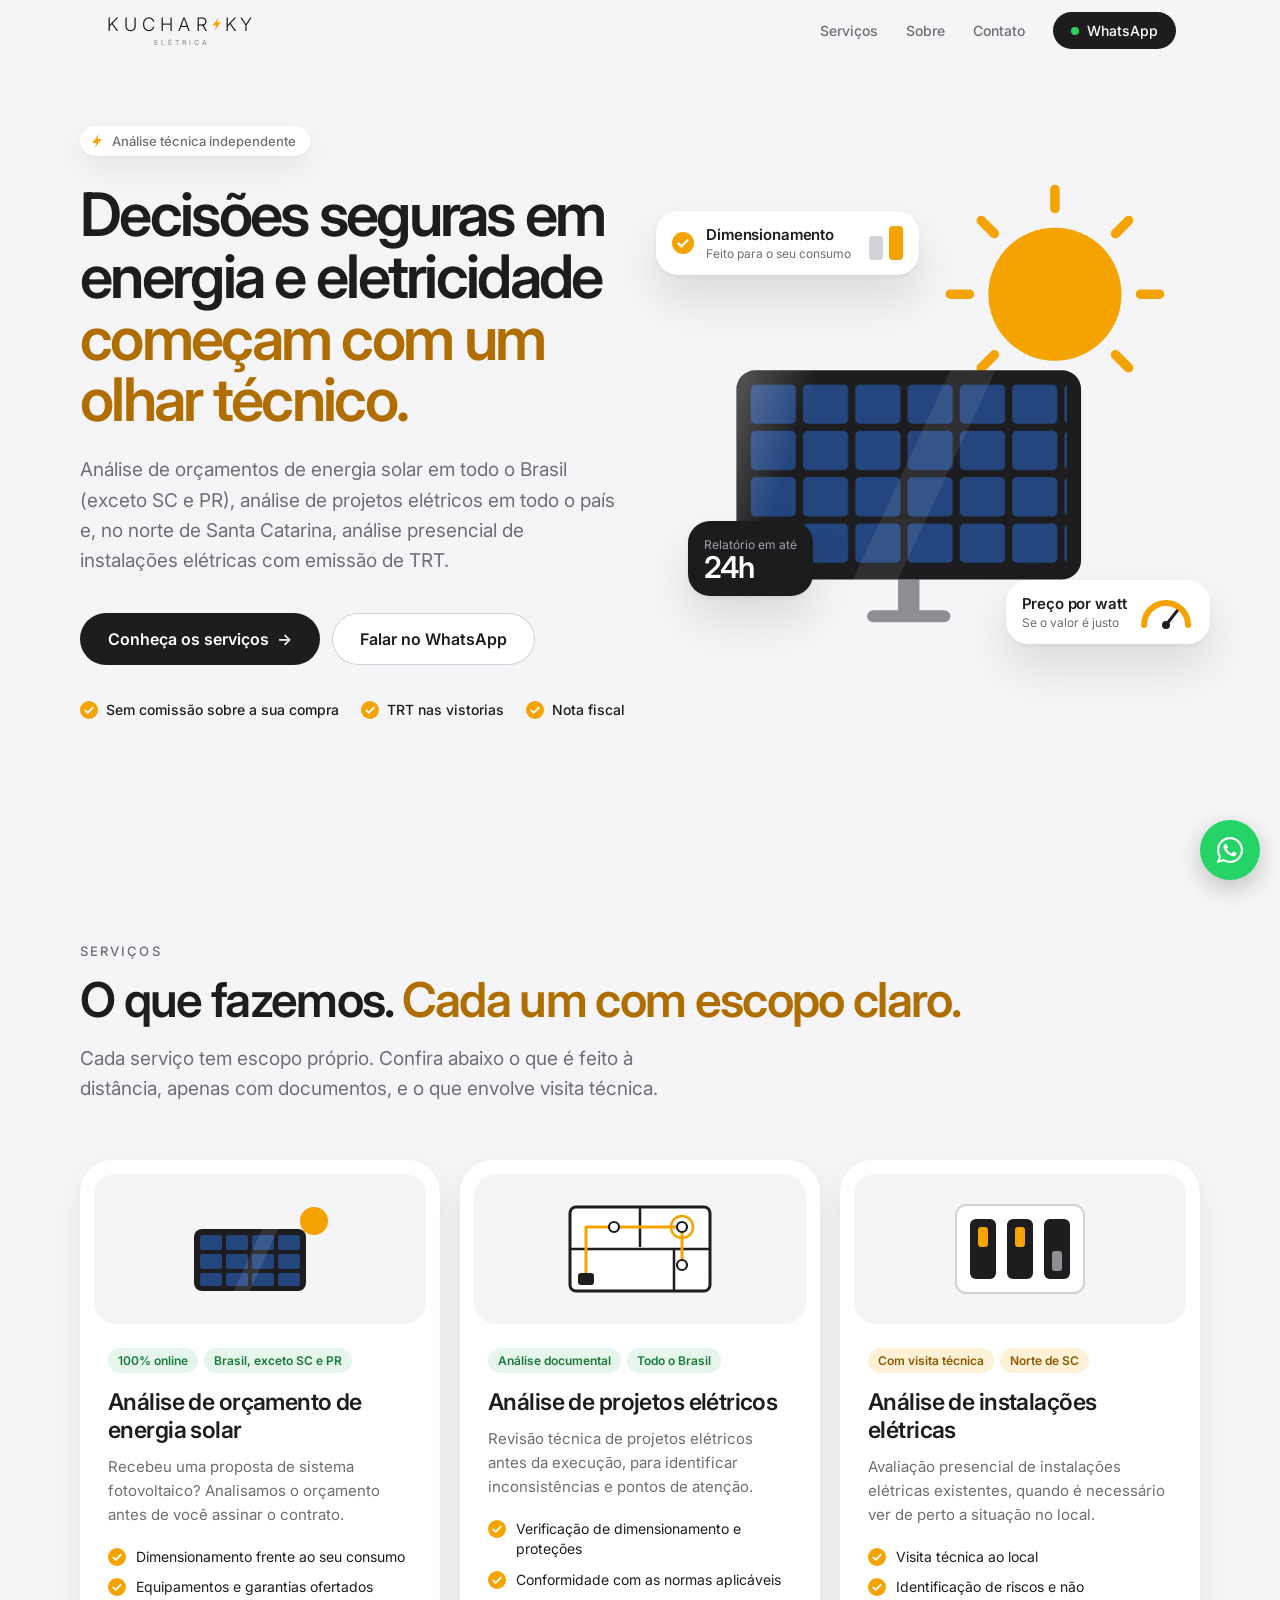
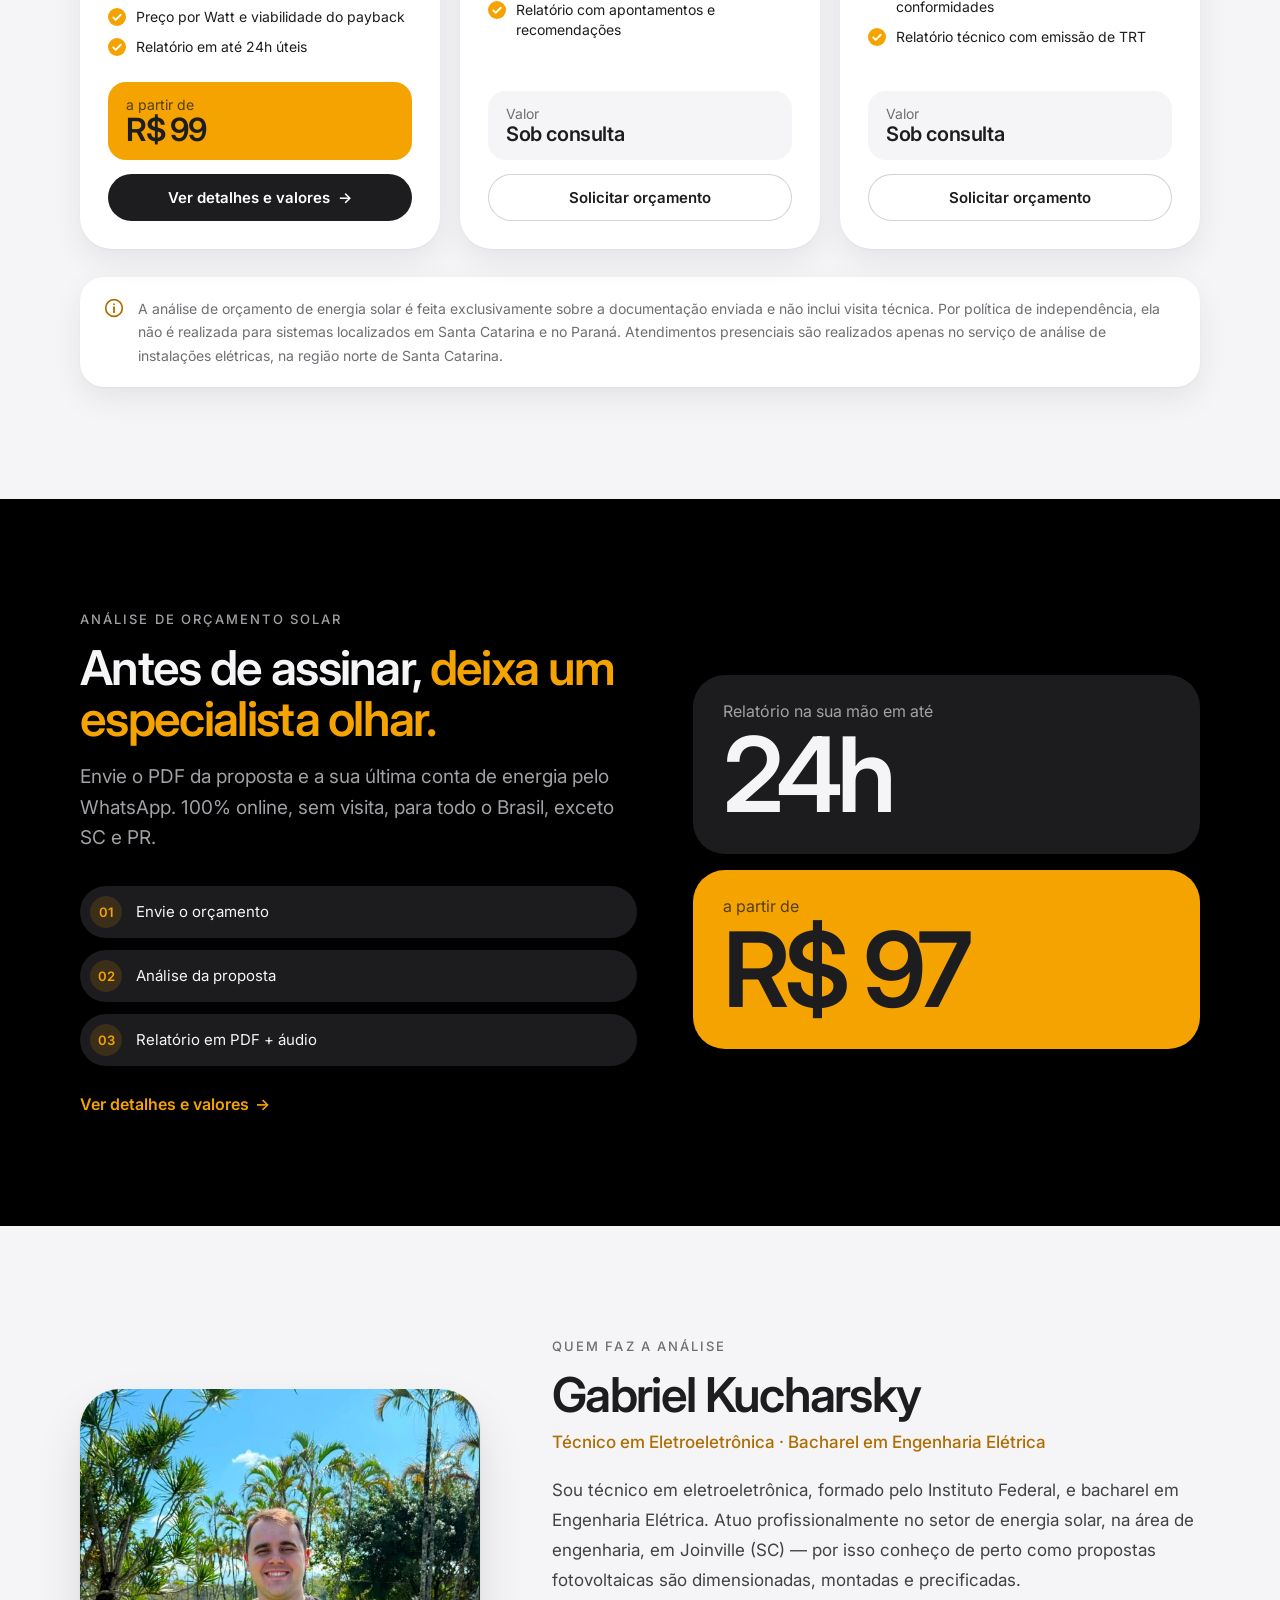
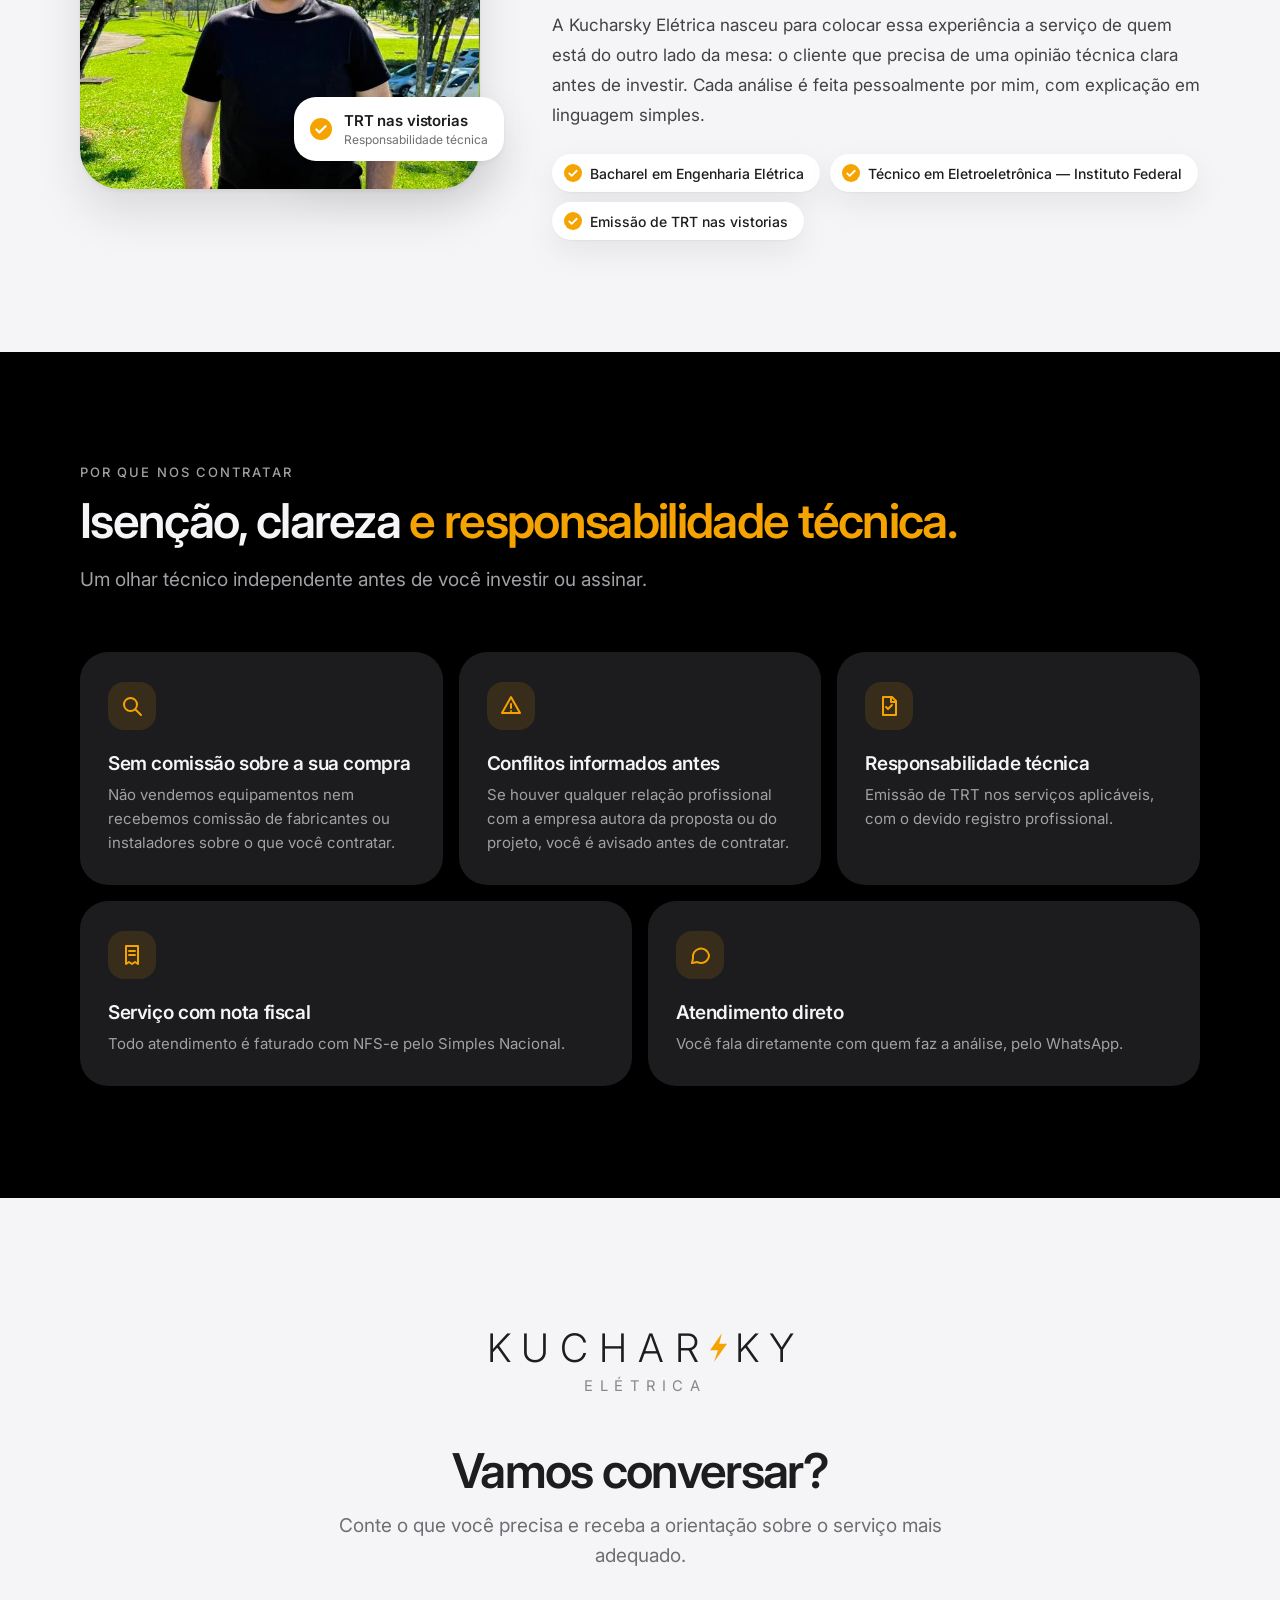
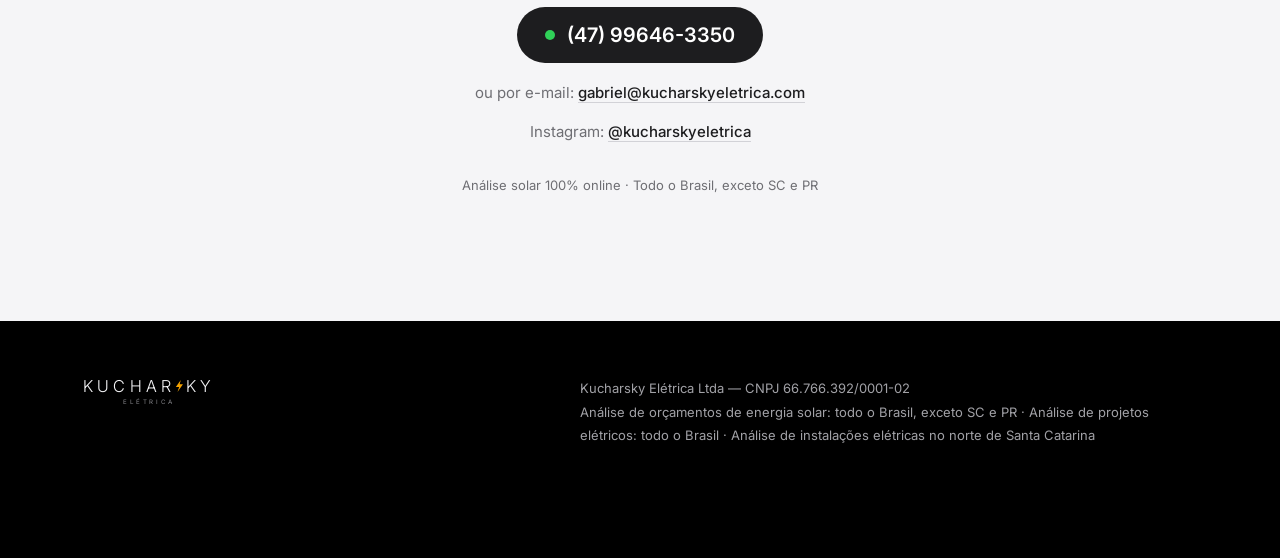
==== commit 4be7001c: "Site inteiro na marca nova: análise solar, ícone, imagens de compartilhamento e página 404 - /analis" ====
--- a/index.html
+++ b/index.html
@@ -4,7 +4,7 @@
 <meta charset="UTF-8">
 <meta name="viewport" content="width=device-width, initial-scale=1.0">
 <title>Kucharsky Elétrica — Análises técnicas em energia solar e eletricidade</title>
-<meta name="description" content="Análise independente de orçamentos de energia solar (todo o Brasil, exceto SC e PR), de projetos elétricos (todo o Brasil) e de instalações elétricas no norte de Santa Catarina. Técnico em eletroeletrônica graduado em Engenharia Elétrica, com emissão de TRT.">
+<meta name="description" content="Análise independente de orçamentos de energia solar (todo o Brasil, exceto SC e PR), de projetos elétricos (todo o Brasil) e vistoria de instalações elétricas com emissão de TRT no norte de Santa Catarina. Técnico em eletroeletrônica e bacharel em Engenharia Elétrica.">
 <link rel="canonical" href="https://kucharskyeletrica.com/">
 <meta name="theme-color" content="#f5f5f7">
 
@@ -18,8 +18,8 @@
 <meta property="og:site_name" content="Kucharsky Elétrica">
 <meta property="og:url" content="https://kucharskyeletrica.com/">
 <meta property="og:title" content="Kucharsky Elétrica — Análises técnicas em energia solar e eletricidade">
-<meta property="og:description" content="Análise de orçamentos de energia solar (exceto SC e PR), de projetos elétricos e de instalações elétricas no norte de SC. Com emissão de TRT.">
-<meta property="og:image" content="https://kucharskyeletrica.com/og-empresa.png">
+<meta property="og:description" content="Análise de orçamentos de energia solar (exceto SC e PR), de projetos elétricos e vistoria de instalações elétricas com TRT no norte de SC.">
+<meta property="og:image" content="https://kucharskyeletrica.com/og-empresa.png?v=3">
 <meta property="og:image:width" content="1200">
 <meta property="og:image:height" content="630">
 <meta property="og:image:alt" content="Kucharsky Elétrica — Análises técnicas em energia solar e eletricidade">
@@ -34,15 +34,16 @@
   "legalName": "Kucharsky Elétrica Ltda",
   "taxID": "66.766.392/0001-02",
   "url": "https://kucharskyeletrica.com/",
-  "image": "https://kucharskyeletrica.com/og-empresa.png",
+  "image": "https://kucharskyeletrica.com/og-empresa.png?v=3",
   "telephone": "+55 47 99646-3350",
   "email": "gabriel@kucharskyeletrica.com",
+  "sameAs": ["https://www.instagram.com/kucharskyeletrica/"],
   "description": "Análise independente de orçamentos de energia solar (todo o Brasil, exceto SC e PR), de projetos elétricos (todo o Brasil) e de instalações elétricas no norte de Santa Catarina.",
   "areaServed": ["BR", "Norte de Santa Catarina"],
   "founder": {
     "@type": "Person",
     "name": "Gabriel Kucharsky",
-    "jobTitle": "Técnico em eletroeletrônica, graduado em Engenharia Elétrica"
+    "jobTitle": "Técnico em eletroeletrônica, bacharel em Engenharia Elétrica"
   },
   "hasOfferCatalog": {
     "@type": "OfferCatalog",
@@ -60,264 +61,7 @@
 <link rel="preconnect" href="https://fonts.gstatic.com" crossorigin>
 <link href="https://fonts.googleapis.com/css2?family=Inter:wght@300;400;500;600;700&display=swap" rel="stylesheet">
 <script src="js/site.js"></script>
-<style>
-  /* Cores e medidas da marca (as mesmas dos Reels) */
-  :root {
-    --bg: #f5f5f7;
-    --black: #000;
-    --ink: #1d1d1f;
-    --muted: #6e6e73;
-    --muted-dark: #a1a1a6;
-    --accent: #f5a300;
-    --accent-text: #b06d00;
-    --card: #fff;
-    --card-dark: #1c1c1e;
-    --line: #d2d2d7;
-    --ok: #30d158;
-    --ease: cubic-bezier(.16, 1, .3, 1);
-    --shadow: 0 1px 2px rgba(0,0,0,.04), 0 12px 32px rgba(0,0,0,.07);
-    --shadow-hover: 0 2px 4px rgba(0,0,0,.05), 0 24px 48px rgba(0,0,0,.11);
-  }
-
-  * { box-sizing: border-box; margin: 0; padding: 0; }
-  html { scroll-behavior: smooth; scroll-padding-top: 72px; }
-  body { font-family: 'Inter', 'Helvetica Neue', Arial, sans-serif; color: var(--ink); background: var(--bg); -webkit-font-smoothing: antialiased; overflow-x: hidden; }
-  a { color: inherit; text-decoration: none; }
-  svg { display: block; }
-  .wrap { max-width: 1120px; margin: 0 auto; }
-  .accent { color: var(--accent-text); }
-  .dark .accent { color: var(--accent); }
-
-  /* LOGO (KUCHAR⚡KY) */
-  .logo { height: 34px; width: auto; color: var(--ink); }
-  .logo text { font-family: 'Inter', 'Helvetica Neue', Arial, sans-serif; }
-  .dark .logo, footer .logo { color: #f5f5f7; }
-
-  /* CHECK AMARELO (desenha ao aparecer) */
-  .chk { width: 22px; height: 22px; flex-shrink: 0; }
-  .chk path { stroke-dasharray: 20; stroke-dashoffset: 0; }
-  .js .reveal .chk path { stroke-dashoffset: 20; transition: stroke-dashoffset .5s var(--ease) calc(var(--d, 0) * 90ms + 350ms); }
-  .js .reveal.in .chk path { stroke-dashoffset: 0; }
-
-  /* ENTRADA AO ROLAR */
-  .js .reveal { opacity: 0; transform: translateY(28px); transition: opacity .9s var(--ease), transform .9s var(--ease); transition-delay: calc(var(--d, 0) * 90ms); }
-  .js .reveal.in { opacity: 1; transform: none; }
-  .js .circle-reveal { clip-path: circle(0% at 50% 30%); transition: clip-path 1.4s var(--ease); }
-  .js .circle-reveal.in { clip-path: circle(120% at 50% 30%); }
-
-  /* CABEÇALHO */
-  .nav { position: sticky; top: 0; z-index: 50; background: rgba(245,245,247,.78); -webkit-backdrop-filter: saturate(180%) blur(20px); backdrop-filter: saturate(180%) blur(20px); border-bottom: 1px solid transparent; transition: border-color .3s; }
-  .nav.scrolled { border-bottom-color: rgba(0,0,0,.08); }
-  .nav-inner { max-width: 1120px; margin: 0 auto; padding: 12px 24px; display: flex; align-items: center; justify-content: space-between; gap: 16px; }
-  .nav-links { display: flex; align-items: center; gap: 28px; }
-  .nav-links a { font-size: 14px; font-weight: 500; color: var(--muted); transition: color .2s; }
-  .nav-links a:hover { color: var(--ink); }
-  .nav-links .pill-wa { color: #fff; }
-  .nav-links .pill-wa:hover { color: #fff; }
-
-  /* PÍLULAS E BOTÕES */
-  .pill-wa { display: inline-flex; align-items: center; gap: 8px; background: var(--ink); color: #fff; font-weight: 600; font-size: 14px; padding: 10px 18px; border-radius: 999px; transition: transform .2s var(--ease), background .2s; }
-  .pill-wa:hover { background: #000; transform: translateY(-1px); }
-  .dot { width: 8px; height: 8px; border-radius: 50%; background: var(--ok); box-shadow: 0 0 0 0 rgba(48,209,88,.6); animation: ping 2.4s infinite; }
-  @keyframes ping { 0% { box-shadow: 0 0 0 0 rgba(48,209,88,.55); } 70%, 100% { box-shadow: 0 0 0 8px rgba(48,209,88,0); } }
-
-  .btn { display: inline-flex; align-items: center; justify-content: center; gap: 8px; font-weight: 600; font-size: 16px; padding: 16px 28px; border-radius: 999px; transition: transform .2s var(--ease), background .2s, box-shadow .2s; }
-  .btn:hover { transform: translateY(-2px); }
-  .btn-dark { background: var(--ink); color: #fff; }
-  .btn-dark:hover { background: #000; box-shadow: 0 10px 24px rgba(0,0,0,.18); }
-  .btn-light { background: #fff; color: var(--ink); box-shadow: inset 0 0 0 1px var(--line); }
-  .btn-light:hover { box-shadow: inset 0 0 0 1px var(--ink); }
-  .btn .arrow { transition: transform .2s var(--ease); }
-  .btn:hover .arrow { transform: translateX(3px); }
-
-  /* TÍTULOS DE SEÇÃO */
-  .kicker { font-size: 13px; font-weight: 500; letter-spacing: .16em; text-transform: uppercase; color: var(--muted); margin-bottom: 16px; }
-  .dark .kicker { color: var(--muted-dark); }
-  .h2 { font-size: 48px; font-weight: 600; letter-spacing: -.035em; line-height: 1.06; margin-bottom: 18px; }
-  .sub { font-size: 19px; color: var(--muted); line-height: 1.6; max-width: 620px; }
-  .dark .sub { color: var(--muted-dark); }
-  .section { padding: 112px 24px; }
-  .section-head { margin-bottom: 56px; }
-
-  /* HERO */
-  .hero { padding: 64px 24px 112px; }
-  .hero-grid { display: grid; grid-template-columns: 1.05fr 1fr; gap: 48px; align-items: center; }
-  .eyebrow { display: inline-flex; align-items: center; gap: 8px; background: #fff; border-radius: 999px; padding: 7px 14px 7px 10px; font-size: 13px; font-weight: 500; color: var(--muted); box-shadow: var(--shadow); margin-bottom: 28px; }
-  .eyebrow svg { width: 14px; height: 14px; }
-  .hero h1 { font-size: 60px; font-weight: 600; letter-spacing: -.045em; line-height: 1.03; margin-bottom: 24px; }
-  .hero p { font-size: 19px; color: var(--muted); line-height: 1.6; max-width: 540px; margin-bottom: 36px; }
-  .hero-actions { display: flex; gap: 12px; flex-wrap: wrap; }
-  .hero-checks { display: flex; flex-wrap: wrap; gap: 10px 22px; margin-top: 36px; }
-  .hero-checks span { display: inline-flex; align-items: center; gap: 8px; font-size: 14px; font-weight: 500; color: var(--ink); }
-  .hero-checks .chk { width: 18px; height: 18px; }
-
-  /* Ilustração do hero */
-  .art { position: relative; aspect-ratio: 1 / .92; }
-  .art-svg { width: 100%; height: 100%; }
-  .sun-rays { transform-origin: 318px 92px; animation: spin 40s linear infinite; }
-  @keyframes spin { to { transform: rotate(360deg); } }
-  .shine { animation: shine 6s var(--ease) infinite; }
-  @keyframes shine { 0%, 55% { transform: translateX(-340px); } 100% { transform: translateX(380px); } }
-
-  .float { position: absolute; background: #fff; border-radius: 22px; box-shadow: var(--shadow-hover); padding: 14px 16px; display: flex; align-items: center; gap: 12px; animation: bob 6s ease-in-out infinite; }
-  .float strong { display: block; font-size: 15px; font-weight: 600; letter-spacing: -.01em; }
-  .float small { display: block; font-size: 12px; color: var(--muted); margin-top: 2px; }
-  .float-a { left: -4%; top: 6%; }
-  .float-b { right: -2%; bottom: 4%; animation-delay: -3s; }
-  .float-c { left: 2%; bottom: 14%; background: var(--card-dark); color: #fff; animation-delay: -1.5s; }
-  .float-c small { color: var(--muted-dark); }
-  @keyframes bob { 0%, 100% { translate: 0 0; } 50% { translate: 0 -8px; } }
-
-  .bars { display: flex; align-items: flex-end; gap: 6px; height: 34px; margin-left: 6px; }
-  .bars i { display: block; width: 14px; border-radius: 4px; height: 100%; transform-origin: bottom; }
-  .bars i:first-child { background: #d2d2d7; height: 70%; }
-  .bars i:last-child { background: var(--accent); }
-  .js .reveal .bars i { transform: scaleY(0); transition: transform .8s var(--ease) .6s; }
-  .js .reveal.in .bars i { transform: scaleY(1); }
-  .js .reveal .bars i:last-child { transition-delay: .75s; }
-
-  .gauge { width: 56px; height: 34px; }
-  .needle { transform-origin: 28px 30px; transform: rotate(38deg); }
-  .js .reveal .needle { transform: rotate(-80deg); transition: transform 1.2s var(--ease) .8s; }
-  .js .reveal.in .needle { transform: rotate(38deg); }
-
-  .big-mini { font-size: 30px; font-weight: 600; letter-spacing: -.04em; line-height: 1; }
-
-  /* SERVIÇOS */
-  .services { display: grid; grid-template-columns: repeat(3, 1fr); gap: 20px; }
-  .service { background: var(--card); border-radius: 32px; padding: 14px 14px 28px; box-shadow: var(--shadow); display: flex; flex-direction: column; transition: transform .35s var(--ease), box-shadow .35s var(--ease); }
-  .service:hover { transform: translateY(-6px); box-shadow: var(--shadow-hover); }
-  .service-art { background: var(--bg); border-radius: 22px; height: 150px; display: flex; align-items: center; justify-content: center; margin-bottom: 24px; position: relative; overflow: hidden; }
-  .service-art svg { width: 168px; height: auto; transition: transform .5s var(--ease); }
-  .service:hover .service-art svg { transform: scale(1.06); }
-  .service-body { padding: 0 14px; display: flex; flex-direction: column; flex: 1; }
-  .tags { display: flex; flex-wrap: wrap; gap: 6px; margin-bottom: 16px; }
-  .tag { font-size: 12px; font-weight: 600; padding: 5px 10px; border-radius: 999px; }
-  .tag-online { background: #e6f6ec; color: #1a7a3c; }
-  .tag-local { background: #fff1d6; color: #8a5a00; }
-  .service h3 { font-size: 23px; font-weight: 600; letter-spacing: -.025em; line-height: 1.2; margin-bottom: 10px; }
-  .service p { font-size: 15px; color: var(--muted); line-height: 1.6; margin-bottom: 20px; }
-  .service ul { list-style: none; margin-bottom: 24px; display: grid; gap: 10px; }
-  .service li { display: flex; gap: 10px; align-items: flex-start; font-size: 14px; line-height: 1.45; }
-  .service li .chk { width: 18px; height: 18px; margin-top: 1px; }
-  .price { border-radius: 18px; padding: 14px 18px; margin: auto 0 14px; background: var(--bg); font-size: 14px; color: var(--muted); }
-  .price strong { display: block; font-size: 20px; color: var(--ink); font-weight: 600; letter-spacing: -.02em; }
-  .price.hot { background: var(--accent); color: rgba(29,29,31,.75); }
-  .price.hot strong { font-size: 32px; letter-spacing: -.04em; line-height: 1.05; }
-  .service .btn { width: 100%; padding: 14px 20px; font-size: 15px; }
-
-  .note { margin-top: 28px; display: flex; gap: 14px; align-items: flex-start; background: #fff; border-radius: 24px; padding: 20px 24px; font-size: 14px; color: var(--muted); line-height: 1.65; box-shadow: var(--shadow); }
-  .note svg { width: 20px; height: 20px; flex-shrink: 0; margin-top: 1px; }
-
-  /* FAIXA PRETA (24h / R$ 99) */
-  .band { background: var(--black); color: #f5f5f7; padding: 112px 24px; }
-  .band-grid { display: grid; grid-template-columns: 1.1fr 1fr; gap: 56px; align-items: center; }
-  .band .link { display: inline-flex; align-items: center; gap: 6px; margin-top: 28px; color: var(--accent); font-weight: 600; font-size: 16px; }
-  .band .link:hover .arrow { transform: translateX(3px); }
-  .band .arrow { transition: transform .2s var(--ease); }
-  .stat-cards { display: grid; gap: 16px; }
-  .stat { border-radius: 32px; padding: 26px 30px 30px; }
-  .stat small { display: block; font-size: 16px; margin-bottom: 4px; }
-  .stat b { display: block; font-size: 104px; font-weight: 600; letter-spacing: -.06em; line-height: .95; }
-  .stat-dark { background: var(--card-dark); }
-  .stat-dark small { color: var(--muted-dark); }
-  .stat-hot { background: var(--accent); color: var(--ink); }
-  .stat-hot small { color: rgba(29,29,31,.75); }
-  .steps { display: grid; gap: 12px; margin-top: 32px; }
-  .step { display: flex; align-items: center; gap: 14px; background: var(--card-dark); border-radius: 999px; padding: 10px 20px 10px 10px; font-size: 15px; }
-  .step span { width: 32px; height: 32px; border-radius: 50%; background: rgba(245,163,0,.14); color: var(--accent); display: flex; align-items: center; justify-content: center; font-size: 13px; font-weight: 600; flex-shrink: 0; }
-
-  /* SOBRE */
-  .about { display: grid; grid-template-columns: 400px 1fr; gap: 72px; align-items: center; }
-  .photo { position: relative; }
-  .photo img { width: 100%; height: auto; aspect-ratio: 1 / 1; object-fit: cover; border-radius: 40px; box-shadow: var(--shadow-hover); display: block; }
-  .photo .float { left: auto; right: -24px; bottom: 28px; top: auto; }
-  .role { font-size: 17px; font-weight: 500; color: var(--accent-text); margin: -6px 0 24px; }
-  .about p { font-size: 17px; color: #424245; line-height: 1.75; margin-bottom: 16px; }
-  .creds { display: flex; flex-wrap: wrap; gap: 10px; margin-top: 24px; }
-  .cred { display: inline-flex; align-items: center; gap: 8px; font-size: 14px; font-weight: 500; background: #fff; padding: 10px 16px 10px 12px; border-radius: 999px; box-shadow: var(--shadow); }
-  .cred .chk { width: 18px; height: 18px; }
-
-  /* DIFERENCIAIS (preto) */
-  .dark { background: var(--black); color: #f5f5f7; }
-  .why-grid { display: grid; grid-template-columns: repeat(6, 1fr); gap: 16px; }
-  .why { grid-column: span 2; background: var(--card-dark); border-radius: 28px; padding: 30px 28px; transition: transform .35s var(--ease), background .35s; }
-  .why:nth-child(4), .why:nth-child(5) { grid-column: span 3; }
-  .why:hover { transform: translateY(-4px); background: #232326; }
-  .why-icon { width: 48px; height: 48px; border-radius: 16px; background: rgba(245,163,0,.12); display: flex; align-items: center; justify-content: center; margin-bottom: 22px; }
-  .why-icon svg { width: 24px; height: 24px; }
-  .why h3 { font-size: 19px; font-weight: 600; letter-spacing: -.02em; margin-bottom: 8px; }
-  .why p { font-size: 15px; color: var(--muted-dark); line-height: 1.6; }
-
-  /* CONTATO (cartão final, como nos vídeos) */
-  .contact { text-align: center; padding: 128px 24px; }
-  .contact .logo { height: 72px; margin: 0 auto 48px; }
-  .contact .h2 { margin-bottom: 14px; }
-  .contact .sub { margin: 0 auto 36px; }
-  .contact-cta { display: flex; justify-content: center; }
-  .contact .pill-wa { font-size: 20px; padding: 16px 28px; gap: 12px; }
-  .contact .pill-wa .dot { width: 10px; height: 10px; }
-  .contact-mail { margin-top: 20px; font-size: 15px; color: var(--muted); }
-  .contact-mail a { color: var(--ink); font-weight: 500; border-bottom: 1px solid var(--line); }
-  .contact-mail a:hover { border-color: var(--ink); }
-  .reach { margin-top: 36px; font-size: 13px; color: var(--muted); }
-
-  /* RODAPÉ */
-  footer { background: var(--black); padding: 56px 24px 110px; }
-  footer .wrap { display: flex; justify-content: space-between; align-items: flex-start; gap: 32px; flex-wrap: wrap; }
-  footer .logo { height: 30px; }
-  footer p { font-size: 13px; color: var(--muted-dark); line-height: 1.8; max-width: 620px; }
-
-  /* WHATSAPP FLUTUANTE */
-  .wa-float { position: fixed; right: 20px; bottom: 20px; z-index: 100; width: 60px; height: 60px; border-radius: 50%; background: #25d366; display: flex; align-items: center; justify-content: center; box-shadow: 0 8px 24px rgba(0,0,0,.22); transition: transform .2s var(--ease); }
-  .wa-float:hover { transform: scale(1.08); }
-  .wa-float svg { width: 32px; height: 32px; fill: #fff; }
-
-  /* RESPONSIVO */
-  @media (max-width: 980px) {
-    .hero-grid, .band-grid { grid-template-columns: 1fr; }
-    .art { max-width: 520px; margin: 24px auto 0; width: 100%; }
-    .services { grid-template-columns: 1fr; max-width: 560px; margin: 0 auto; }
-    .about { grid-template-columns: 1fr; gap: 48px; }
-    .photo { max-width: 380px; }
-    .why-grid { grid-template-columns: 1fr 1fr; }
-    .why, .why:nth-child(4), .why:nth-child(5) { grid-column: span 1; }
-    .why:nth-child(5) { grid-column: span 2; }
-  }
-  @media (max-width: 640px) {
-    .nav-links a:not(.pill-wa) { display: none; }
-    .logo { height: 28px; }
-    .hero { padding: 40px 20px 88px; }
-    .hero h1 { font-size: 40px; }
-    .hero p, .sub { font-size: 17px; }
-    .section, .band { padding: 88px 20px; }
-    .h2 { font-size: 34px; }
-    .float { padding: 11px 13px; border-radius: 18px; gap: 10px; }
-    .float strong { font-size: 13px; }
-    .float small { font-size: 11px; }
-    .float-a { left: 0; top: 0; }
-    .float-b { right: 0; bottom: 0; }
-    .float-c { left: 0; bottom: 18%; }
-    .big-mini { font-size: 24px; }
-    .bars { height: 26px; }
-    .bars i { width: 11px; }
-    .stat b { font-size: 80px; }
-    .why-grid { grid-template-columns: 1fr; }
-    .why, .why:nth-child(4), .why:nth-child(5) { grid-column: span 1; }
-    .photo .float { right: 12px; bottom: 16px; }
-    .contact { padding: 96px 20px; }
-    .contact .logo { height: 52px; }
-    .contact .pill-wa { font-size: 18px; }
-  }
-  @media (prefers-reduced-motion: reduce) {
-    *, *::before, *::after { animation: none !important; transition: none !important; }
-    .js .reveal { opacity: 1; transform: none; }
-    .js .circle-reveal { clip-path: none; }
-    .js .reveal .chk path { stroke-dashoffset: 0; }
-    .js .reveal .bars i { transform: none; }
-    .js .reveal .needle { transform: rotate(38deg); }
-  }
-</style>
+<link rel="stylesheet" href="css/site.css">
 </head>
 <body>
 
@@ -344,14 +88,14 @@
     <div>
       <div class="eyebrow reveal"><svg viewBox="0 0 12 18" aria-hidden="true"><polygon points="8.2,0 0,11.7 5.5,11.7 2.7,18 12,6.3 6.5,6.3" fill="#F5A300"/></svg>Análise técnica independente</div>
       <h1 class="reveal" style="--d:1">Decisões seguras em energia e eletricidade <span class="accent">começam com um olhar técnico.</span></h1>
-      <p class="reveal" style="--d:2">Análise de orçamentos de energia solar em todo o Brasil (exceto SC e PR), análise de projetos elétricos em todo o país e análise de instalações elétricas no norte de Santa Catarina, com emissão de TRT.</p>
+      <p class="reveal" style="--d:2">Análise de orçamentos de energia solar em todo o Brasil (exceto SC e PR), análise de projetos elétricos em todo o país e, no norte de Santa Catarina, análise presencial de instalações elétricas com emissão de TRT.</p>
       <div class="hero-actions reveal" style="--d:3">
         <a href="#servicos" class="btn btn-dark">Conheça os serviços <span class="arrow">→</span></a>
         <a href="https://wa.me/5547996463350?text=Ol%C3%A1!%20Vim%20pelo%20site%20da%20Kucharsky%20El%C3%A9trica." class="btn btn-light">Falar no WhatsApp</a>
       </div>
       <div class="hero-checks reveal" style="--d:4">
         <span><svg class="chk" viewBox="0 0 24 24" aria-hidden="true"><circle cx="12" cy="12" r="12" fill="#F5A300"/><path d="M7 12.5l3.2 3.2L17 9" fill="none" stroke="#fff" stroke-width="2.4" stroke-linecap="round" stroke-linejoin="round"/></svg>Sem comissão sobre a sua compra</span>
-        <span><svg class="chk" viewBox="0 0 24 24" aria-hidden="true"><circle cx="12" cy="12" r="12" fill="#F5A300"/><path d="M7 12.5l3.2 3.2L17 9" fill="none" stroke="#fff" stroke-width="2.4" stroke-linecap="round" stroke-linejoin="round"/></svg>Emissão de TRT</span>
+        <span><svg class="chk" viewBox="0 0 24 24" aria-hidden="true"><circle cx="12" cy="12" r="12" fill="#F5A300"/><path d="M7 12.5l3.2 3.2L17 9" fill="none" stroke="#fff" stroke-width="2.4" stroke-linecap="round" stroke-linejoin="round"/></svg>TRT nas vistorias</span>
         <span><svg class="chk" viewBox="0 0 24 24" aria-hidden="true"><circle cx="12" cy="12" r="12" fill="#F5A300"/><path d="M7 12.5l3.2 3.2L17 9" fill="none" stroke="#fff" stroke-width="2.4" stroke-linecap="round" stroke-linejoin="round"/></svg>Nota fiscal</span>
       </div>
     </div>
@@ -500,19 +244,19 @@
       <img src="img/gabriel-kucharsky.webp" alt="Gabriel Kucharsky, responsável técnico da Kucharsky Elétrica" width="640" height="641" loading="lazy">
       <div class="float">
         <svg class="chk" viewBox="0 0 24 24" aria-hidden="true"><circle cx="12" cy="12" r="12" fill="#F5A300"/><path d="M7 12.5l3.2 3.2L17 9" fill="none" stroke="#fff" stroke-width="2.4" stroke-linecap="round" stroke-linejoin="round"/></svg>
-        <div><strong>Emissão de TRT</strong><small>Responsabilidade técnica</small></div>
+        <div><strong>TRT nas vistorias</strong><small>Responsabilidade técnica</small></div>
       </div>
     </div>
     <div>
       <div class="kicker reveal">Quem faz a análise</div>
       <h2 class="h2 reveal" style="--d:1">Gabriel Kucharsky</h2>
-      <div class="role reveal" style="--d:1">Técnico em Eletroeletrônica · Graduado em Engenharia Elétrica</div>
-      <p class="reveal" style="--d:2">Sou técnico em eletroeletrônica, formado pelo Instituto Federal, e graduado em Engenharia Elétrica. Atuo profissionalmente no setor de energia solar, na área de engenharia, em Joinville (SC) — por isso conheço de perto como propostas fotovoltaicas são dimensionadas, montadas e precificadas.</p>
-      <p class="reveal" style="--d:3">A Kucharsky Elétrica nasceu para colocar essa experiência a serviço de quem está do outro lado da mesa: o cliente que precisa de uma opinião técnica clara antes de investir. Cada análise é feita pessoalmente por mim, com emissão de TRT e explicação em linguagem simples.</p>
+      <div class="role reveal" style="--d:1">Técnico em Eletroeletrônica · Bacharel em Engenharia Elétrica</div>
+      <p class="reveal" style="--d:2">Sou técnico em eletroeletrônica, formado pelo Instituto Federal, e bacharel em Engenharia Elétrica. Atuo profissionalmente no setor de energia solar, na área de engenharia, em Joinville (SC) — por isso conheço de perto como propostas fotovoltaicas são dimensionadas, montadas e precificadas.</p>
+      <p class="reveal" style="--d:3">A Kucharsky Elétrica nasceu para colocar essa experiência a serviço de quem está do outro lado da mesa: o cliente que precisa de uma opinião técnica clara antes de investir. Cada análise é feita pessoalmente por mim, com explicação em linguagem simples.</p>
       <div class="creds reveal" style="--d:4">
-        <span class="cred"><svg class="chk" viewBox="0 0 24 24" aria-hidden="true"><circle cx="12" cy="12" r="12" fill="#F5A300"/><path d="M7 12.5l3.2 3.2L17 9" fill="none" stroke="#fff" stroke-width="2.4" stroke-linecap="round" stroke-linejoin="round"/></svg>Graduação em Engenharia Elétrica</span>
+        <span class="cred"><svg class="chk" viewBox="0 0 24 24" aria-hidden="true"><circle cx="12" cy="12" r="12" fill="#F5A300"/><path d="M7 12.5l3.2 3.2L17 9" fill="none" stroke="#fff" stroke-width="2.4" stroke-linecap="round" stroke-linejoin="round"/></svg>Bacharel em Engenharia Elétrica</span>
         <span class="cred"><svg class="chk" viewBox="0 0 24 24" aria-hidden="true"><circle cx="12" cy="12" r="12" fill="#F5A300"/><path d="M7 12.5l3.2 3.2L17 9" fill="none" stroke="#fff" stroke-width="2.4" stroke-linecap="round" stroke-linejoin="round"/></svg>Técnico em Eletroeletrônica — Instituto Federal</span>
-        <span class="cred"><svg class="chk" viewBox="0 0 24 24" aria-hidden="true"><circle cx="12" cy="12" r="12" fill="#F5A300"/><path d="M7 12.5l3.2 3.2L17 9" fill="none" stroke="#fff" stroke-width="2.4" stroke-linecap="round" stroke-linejoin="round"/></svg>Emissão de TRT</span>
+        <span class="cred"><svg class="chk" viewBox="0 0 24 24" aria-hidden="true"><circle cx="12" cy="12" r="12" fill="#F5A300"/><path d="M7 12.5l3.2 3.2L17 9" fill="none" stroke="#fff" stroke-width="2.4" stroke-linecap="round" stroke-linejoin="round"/></svg>Emissão de TRT nas vistorias</span>
       </div>
     </div>
   </div>
@@ -566,6 +310,7 @@
       <a href="https://wa.me/5547996463350?text=Ol%C3%A1!%20Vim%20pelo%20site%20da%20Kucharsky%20El%C3%A9trica." class="pill-wa"><i class="dot"></i>(47) 99646-3350</a>
     </div>
     <p class="contact-mail reveal" style="--d:4">ou por e-mail: <a href="mailto:gabriel@kucharskyeletrica.com">gabriel@kucharskyeletrica.com</a></p>
+    <p class="contact-mail reveal" style="--d:4">Instagram: <a href="https://www.instagram.com/kucharskyeletrica/" target="_blank" rel="noopener">@kucharskyeletrica</a></p>
     <p class="reach reveal" style="--d:5">Análise solar 100% online · Todo o Brasil, exceto SC e PR</p>
   </div>
 </section>
--- a/css/site.css
+++ b/css/site.css
@@ -0,0 +1,366 @@
+/* Kucharsky Elétrica — estilo do site (marca nova, mesmo visual dos Reels) */
+/* Cores e medidas da marca (as mesmas dos Reels) */
+:root {
+  --bg: #f5f5f7;
+  --black: #000;
+  --ink: #1d1d1f;
+  --muted: #6e6e73;
+  --muted-dark: #a1a1a6;
+  --accent: #f5a300;
+  --accent-text: #b06d00;
+  --card: #fff;
+  --card-dark: #1c1c1e;
+  --line: #d2d2d7;
+  --ok: #30d158;
+  --ease: cubic-bezier(.16, 1, .3, 1);
+  --shadow: 0 1px 2px rgba(0,0,0,.04), 0 12px 32px rgba(0,0,0,.07);
+  --shadow-hover: 0 2px 4px rgba(0,0,0,.05), 0 24px 48px rgba(0,0,0,.11);
+}
+
+* { box-sizing: border-box; margin: 0; padding: 0; }
+html { scroll-behavior: smooth; scroll-padding-top: 72px; }
+body { font-family: 'Inter', 'Helvetica Neue', Arial, sans-serif; color: var(--ink); background: var(--bg); -webkit-font-smoothing: antialiased; overflow-x: hidden; }
+a { color: inherit; text-decoration: none; }
+svg { display: block; }
+.wrap { max-width: 1120px; margin: 0 auto; }
+.accent { color: var(--accent-text); }
+.dark .accent { color: var(--accent); }
+
+/* LOGO (KUCHAR⚡KY) */
+.logo { height: 34px; width: auto; color: var(--ink); }
+.logo text { font-family: 'Inter', 'Helvetica Neue', Arial, sans-serif; }
+.dark .logo, footer .logo { color: #f5f5f7; }
+
+/* CHECK AMARELO (desenha ao aparecer) */
+.chk { width: 22px; height: 22px; flex-shrink: 0; }
+.chk path { stroke-dasharray: 20; stroke-dashoffset: 0; }
+.js .reveal .chk path { stroke-dashoffset: 20; transition: stroke-dashoffset .5s var(--ease) calc(var(--d, 0) * 90ms + 350ms); }
+.js .reveal.in .chk path { stroke-dashoffset: 0; }
+
+/* ENTRADA AO ROLAR */
+.js .reveal { opacity: 0; transform: translateY(28px); transition: opacity .9s var(--ease), transform .9s var(--ease); transition-delay: calc(var(--d, 0) * 90ms); }
+.js .reveal.in { opacity: 1; transform: none; }
+.js .circle-reveal { clip-path: circle(0% at 50% 30%); transition: clip-path 1.4s var(--ease); }
+.js .circle-reveal.in { clip-path: circle(120% at 50% 30%); }
+
+/* CABEÇALHO */
+.nav { position: sticky; top: 0; z-index: 50; background: rgba(245,245,247,.78); -webkit-backdrop-filter: saturate(180%) blur(20px); backdrop-filter: saturate(180%) blur(20px); border-bottom: 1px solid transparent; transition: border-color .3s; }
+.nav.scrolled { border-bottom-color: rgba(0,0,0,.08); }
+.nav-inner { max-width: 1120px; margin: 0 auto; padding: 12px 24px; display: flex; align-items: center; justify-content: space-between; gap: 16px; }
+.nav-links { display: flex; align-items: center; gap: 28px; }
+.nav-links a { font-size: 14px; font-weight: 500; color: var(--muted); transition: color .2s; }
+.nav-links a:hover { color: var(--ink); }
+.nav-links .pill-wa { color: #fff; }
+.nav-links .pill-wa:hover { color: #fff; }
+
+/* PÍLULAS E BOTÕES */
+.pill-wa { display: inline-flex; align-items: center; gap: 8px; background: var(--ink); color: #fff; font-weight: 600; font-size: 14px; padding: 10px 18px; border-radius: 999px; transition: transform .2s var(--ease), background .2s; }
+.pill-wa:hover { background: #000; transform: translateY(-1px); }
+.dot { width: 8px; height: 8px; border-radius: 50%; background: var(--ok); box-shadow: 0 0 0 0 rgba(48,209,88,.6); animation: ping 2.4s infinite; }
+@keyframes ping { 0% { box-shadow: 0 0 0 0 rgba(48,209,88,.55); } 70%, 100% { box-shadow: 0 0 0 8px rgba(48,209,88,0); } }
+
+.btn { display: inline-flex; align-items: center; justify-content: center; gap: 8px; font-weight: 600; font-size: 16px; padding: 16px 28px; border-radius: 999px; transition: transform .2s var(--ease), background .2s, box-shadow .2s; }
+.btn:hover { transform: translateY(-2px); }
+.btn-dark { background: var(--ink); color: #fff; }
+.btn-dark:hover { background: #000; box-shadow: 0 10px 24px rgba(0,0,0,.18); }
+.btn-light { background: #fff; color: var(--ink); box-shadow: inset 0 0 0 1px var(--line); }
+.btn-light:hover { box-shadow: inset 0 0 0 1px var(--ink); }
+.btn .arrow { transition: transform .2s var(--ease); }
+.btn:hover .arrow { transform: translateX(3px); }
+
+/* TÍTULOS DE SEÇÃO */
+.kicker { font-size: 13px; font-weight: 500; letter-spacing: .16em; text-transform: uppercase; color: var(--muted); margin-bottom: 16px; }
+.dark .kicker { color: var(--muted-dark); }
+.h2 { font-size: 48px; font-weight: 600; letter-spacing: -.035em; line-height: 1.06; margin-bottom: 18px; }
+.sub { font-size: 19px; color: var(--muted); line-height: 1.6; max-width: 620px; }
+.dark .sub { color: var(--muted-dark); }
+.section { padding: 112px 24px; }
+.section-head { margin-bottom: 56px; }
+
+/* HERO */
+.hero { padding: 64px 24px 112px; }
+.hero-grid { display: grid; grid-template-columns: 1.05fr 1fr; gap: 48px; align-items: center; }
+.eyebrow { display: inline-flex; align-items: center; gap: 8px; background: #fff; border-radius: 999px; padding: 7px 14px 7px 10px; font-size: 13px; font-weight: 500; color: var(--muted); box-shadow: var(--shadow); margin-bottom: 28px; }
+.eyebrow svg { width: 14px; height: 14px; }
+.hero h1 { font-size: 60px; font-weight: 600; letter-spacing: -.045em; line-height: 1.03; margin-bottom: 24px; }
+.hero p { font-size: 19px; color: var(--muted); line-height: 1.6; max-width: 540px; margin-bottom: 36px; }
+.hero-actions { display: flex; gap: 12px; flex-wrap: wrap; }
+.hero-checks { display: flex; flex-wrap: wrap; gap: 10px 22px; margin-top: 36px; }
+.hero-checks span { display: inline-flex; align-items: center; gap: 8px; font-size: 14px; font-weight: 500; color: var(--ink); }
+.hero-checks .chk { width: 18px; height: 18px; }
+
+/* Ilustração do hero */
+.art { position: relative; aspect-ratio: 1 / .92; }
+.art-svg { width: 100%; height: 100%; }
+.sun-rays { transform-origin: 318px 92px; animation: spin 40s linear infinite; }
+@keyframes spin { to { transform: rotate(360deg); } }
+.shine { animation: shine 6s var(--ease) infinite; }
+@keyframes shine { 0%, 55% { transform: translateX(-340px); } 100% { transform: translateX(380px); } }
+
+.float { position: absolute; background: #fff; border-radius: 22px; box-shadow: var(--shadow-hover); padding: 14px 16px; display: flex; align-items: center; gap: 12px; animation: bob 6s ease-in-out infinite; }
+.float strong { display: block; font-size: 15px; font-weight: 600; letter-spacing: -.01em; }
+.float small { display: block; font-size: 12px; color: var(--muted); margin-top: 2px; }
+.float-a { left: -4%; top: 6%; }
+.float-b { right: -2%; bottom: 4%; animation-delay: -3s; }
+.float-c { left: 2%; bottom: 14%; background: var(--card-dark); color: #fff; animation-delay: -1.5s; }
+.float-c small { color: var(--muted-dark); }
+@keyframes bob { 0%, 100% { translate: 0 0; } 50% { translate: 0 -8px; } }
+
+.bars { display: flex; align-items: flex-end; gap: 6px; height: 34px; margin-left: 6px; }
+.bars i { display: block; width: 14px; border-radius: 4px; height: 100%; transform-origin: bottom; }
+.bars i:first-child { background: #d2d2d7; height: 70%; }
+.bars i:last-child { background: var(--accent); }
+.js .reveal .bars i { transform: scaleY(0); transition: transform .8s var(--ease) .6s; }
+.js .reveal.in .bars i { transform: scaleY(1); }
+.js .reveal .bars i:last-child { transition-delay: .75s; }
+
+.gauge { width: 56px; height: 34px; }
+.needle { transform-origin: 28px 30px; transform: rotate(38deg); }
+.js .reveal .needle { transform: rotate(-80deg); transition: transform 1.2s var(--ease) .8s; }
+.js .reveal.in .needle { transform: rotate(38deg); }
+
+.big-mini { font-size: 30px; font-weight: 600; letter-spacing: -.04em; line-height: 1; }
+
+/* SERVIÇOS */
+.services { display: grid; grid-template-columns: repeat(3, 1fr); gap: 20px; }
+.service { background: var(--card); border-radius: 32px; padding: 14px 14px 28px; box-shadow: var(--shadow); display: flex; flex-direction: column; transition: transform .35s var(--ease), box-shadow .35s var(--ease); }
+.service:hover { transform: translateY(-6px); box-shadow: var(--shadow-hover); }
+.service-art { background: var(--bg); border-radius: 22px; height: 150px; display: flex; align-items: center; justify-content: center; margin-bottom: 24px; position: relative; overflow: hidden; }
+.service-art svg { width: 168px; height: auto; transition: transform .5s var(--ease); }
+.service:hover .service-art svg { transform: scale(1.06); }
+.service-body { padding: 0 14px; display: flex; flex-direction: column; flex: 1; }
+.tags { display: flex; flex-wrap: wrap; gap: 6px; margin-bottom: 16px; }
+.tag { font-size: 12px; font-weight: 600; padding: 5px 10px; border-radius: 999px; }
+.tag-online { background: #e6f6ec; color: #1a7a3c; }
+.tag-local { background: #fff1d6; color: #8a5a00; }
+.service h3 { font-size: 23px; font-weight: 600; letter-spacing: -.025em; line-height: 1.2; margin-bottom: 10px; }
+.service p { font-size: 15px; color: var(--muted); line-height: 1.6; margin-bottom: 20px; }
+.service ul { list-style: none; margin-bottom: 24px; display: grid; gap: 10px; }
+.service li { display: flex; gap: 10px; align-items: flex-start; font-size: 14px; line-height: 1.45; }
+.service li .chk { width: 18px; height: 18px; margin-top: 1px; }
+.price { border-radius: 18px; padding: 14px 18px; margin: auto 0 14px; background: var(--bg); font-size: 14px; color: var(--muted); }
+.price strong { display: block; font-size: 20px; color: var(--ink); font-weight: 600; letter-spacing: -.02em; }
+.price.hot { background: var(--accent); color: rgba(29,29,31,.75); }
+.price.hot strong { font-size: 32px; letter-spacing: -.04em; line-height: 1.05; }
+.service .btn { width: 100%; padding: 14px 20px; font-size: 15px; }
+
+.note { margin-top: 28px; display: flex; gap: 14px; align-items: flex-start; background: #fff; border-radius: 24px; padding: 20px 24px; font-size: 14px; color: var(--muted); line-height: 1.65; box-shadow: var(--shadow); }
+.note svg { width: 20px; height: 20px; flex-shrink: 0; margin-top: 1px; }
+
+/* FAIXA PRETA (24h / R$ 99) */
+.band { background: var(--black); color: #f5f5f7; padding: 112px 24px; }
+.band-grid { display: grid; grid-template-columns: 1.1fr 1fr; gap: 56px; align-items: center; }
+.band .link { display: inline-flex; align-items: center; gap: 6px; margin-top: 28px; color: var(--accent); font-weight: 600; font-size: 16px; }
+.band .link:hover .arrow { transform: translateX(3px); }
+.band .arrow { transition: transform .2s var(--ease); }
+.stat-cards { display: grid; gap: 16px; }
+.stat { border-radius: 32px; padding: 26px 30px 30px; }
+.stat small { display: block; font-size: 16px; margin-bottom: 4px; }
+.stat b { display: block; font-size: 104px; font-weight: 600; letter-spacing: -.06em; line-height: .95; }
+.stat-dark { background: var(--card-dark); }
+.stat-dark small { color: var(--muted-dark); }
+.stat-hot { background: var(--accent); color: var(--ink); }
+.stat-hot small { color: rgba(29,29,31,.75); }
+.steps { display: grid; gap: 12px; margin-top: 32px; }
+.step { display: flex; align-items: center; gap: 14px; background: var(--card-dark); border-radius: 999px; padding: 10px 20px 10px 10px; font-size: 15px; }
+.step span { width: 32px; height: 32px; border-radius: 50%; background: rgba(245,163,0,.14); color: var(--accent); display: flex; align-items: center; justify-content: center; font-size: 13px; font-weight: 600; flex-shrink: 0; }
+
+/* SOBRE */
+.about { display: grid; grid-template-columns: 400px 1fr; gap: 72px; align-items: center; }
+.photo { position: relative; }
+.photo img { width: 100%; height: auto; aspect-ratio: 1 / 1; object-fit: cover; border-radius: 40px; box-shadow: var(--shadow-hover); display: block; }
+.photo .float { left: auto; right: -24px; bottom: 28px; top: auto; }
+.role { font-size: 17px; font-weight: 500; color: var(--accent-text); margin: -6px 0 24px; }
+.about p { font-size: 17px; color: #424245; line-height: 1.75; margin-bottom: 16px; }
+.creds { display: flex; flex-wrap: wrap; gap: 10px; margin-top: 24px; }
+.cred { display: inline-flex; align-items: center; gap: 8px; font-size: 14px; font-weight: 500; background: #fff; padding: 10px 16px 10px 12px; border-radius: 999px; box-shadow: var(--shadow); }
+.cred .chk { width: 18px; height: 18px; }
+
+/* DIFERENCIAIS (preto) */
+.dark { background: var(--black); color: #f5f5f7; }
+.why-grid { display: grid; grid-template-columns: repeat(6, 1fr); gap: 16px; }
+.why { grid-column: span 2; background: var(--card-dark); border-radius: 28px; padding: 30px 28px; transition: transform .35s var(--ease), background .35s; }
+.why:nth-child(4), .why:nth-child(5) { grid-column: span 3; }
+.why:hover { transform: translateY(-4px); background: #232326; }
+.why-icon { width: 48px; height: 48px; border-radius: 16px; background: rgba(245,163,0,.12); display: flex; align-items: center; justify-content: center; margin-bottom: 22px; }
+.why-icon svg { width: 24px; height: 24px; }
+.why h3 { font-size: 19px; font-weight: 600; letter-spacing: -.02em; margin-bottom: 8px; }
+.why p { font-size: 15px; color: var(--muted-dark); line-height: 1.6; }
+
+/* CONTATO (cartão final, como nos vídeos) */
+.contact { text-align: center; padding: 128px 24px; }
+.contact .logo { height: 72px; margin: 0 auto 48px; }
+.contact .h2 { margin-bottom: 14px; }
+.contact .sub { margin: 0 auto 36px; }
+.contact-cta { display: flex; justify-content: center; }
+.contact .pill-wa { font-size: 20px; padding: 16px 28px; gap: 12px; }
+.contact .pill-wa .dot { width: 10px; height: 10px; }
+.contact-mail { margin-top: 20px; font-size: 15px; color: var(--muted); }
+.contact-mail a { color: var(--ink); font-weight: 500; border-bottom: 1px solid var(--line); }
+.contact-mail a:hover { border-color: var(--ink); }
+.reach { margin-top: 36px; font-size: 13px; color: var(--muted); }
+
+/* RODAPÉ */
+footer { background: var(--black); padding: 56px 24px 110px; }
+footer .wrap { display: flex; justify-content: space-between; align-items: flex-start; gap: 32px; flex-wrap: wrap; }
+footer .logo { height: 30px; }
+footer p { font-size: 13px; color: var(--muted-dark); line-height: 1.8; max-width: 620px; }
+
+/* WHATSAPP FLUTUANTE */
+.wa-float { position: fixed; right: 20px; bottom: 20px; z-index: 100; width: 60px; height: 60px; border-radius: 50%; background: #25d366; display: flex; align-items: center; justify-content: center; box-shadow: 0 8px 24px rgba(0,0,0,.22); transition: transform .2s var(--ease); }
+.wa-float:hover { transform: scale(1.08); }
+.wa-float svg { width: 32px; height: 32px; fill: #fff; }
+
+/* RESPONSIVO */
+@media (max-width: 980px) {
+  .hero-grid, .band-grid { grid-template-columns: 1fr; }
+  .art { max-width: 520px; margin: 24px auto 0; width: 100%; }
+  .services { grid-template-columns: 1fr; max-width: 560px; margin: 0 auto; }
+  .about { grid-template-columns: 1fr; gap: 48px; }
+  .photo { max-width: 380px; }
+  .why-grid { grid-template-columns: 1fr 1fr; }
+  .why, .why:nth-child(4), .why:nth-child(5) { grid-column: span 1; }
+  .why:nth-child(5) { grid-column: span 2; }
+}
+@media (max-width: 640px) {
+  .nav-links a:not(.pill-wa) { display: none; }
+  .logo { height: 28px; }
+  .hero { padding: 40px 20px 88px; }
+  .hero h1 { font-size: 40px; }
+  .hero p, .sub { font-size: 17px; }
+  .section, .band { padding: 88px 20px; }
+  .h2 { font-size: 34px; }
+  .float { padding: 11px 13px; border-radius: 18px; gap: 10px; }
+  .float strong { font-size: 13px; }
+  .float small { font-size: 11px; }
+  .float-a { left: 0; top: 0; }
+  .float-b { right: 0; bottom: 0; }
+  .float-c { left: 0; bottom: 18%; }
+  .big-mini { font-size: 24px; }
+  .bars { height: 26px; }
+  .bars i { width: 11px; }
+  .stat b { font-size: 80px; }
+  .why-grid { grid-template-columns: 1fr; }
+  .why, .why:nth-child(4), .why:nth-child(5) { grid-column: span 1; }
+  .photo .float { right: 12px; bottom: 16px; }
+  .contact { padding: 96px 20px; }
+  .contact .logo { height: 52px; }
+  .contact .pill-wa { font-size: 18px; }
+}
+@media (prefers-reduced-motion: reduce) {
+  *, *::before, *::after { animation: none !important; transition: none !important; }
+  .js .reveal { opacity: 1; transform: none; }
+  .js .circle-reveal { clip-path: none; }
+  .js .reveal .chk path { stroke-dashoffset: 0; }
+  .js .reveal .bars i { transform: none; }
+  .js .reveal .needle { transform: rotate(38deg); }
+}
+
+/* ===== PÁGINA ANÁLISE SOLAR ===== */
+
+/* Proposta de exemplo com lupa (como no Reel 01) */
+.doc-art { position: relative; display: flex; justify-content: center; padding: 32px 0; }
+.doc { width: 360px; background: #fff; border-radius: 28px; box-shadow: var(--shadow-hover); padding: 26px 24px 20px; position: relative; transform: rotate(-2deg); }
+.doc-head { display: flex; justify-content: space-between; font-size: 10px; font-weight: 500; letter-spacing: .14em; text-transform: uppercase; color: var(--muted); margin-bottom: 8px; }
+.doc h4 { font-size: 21px; font-weight: 600; letter-spacing: -.02em; margin-bottom: 14px; }
+.doc-row { display: flex; justify-content: space-between; font-size: 13px; padding: 7px 10px; border-radius: 8px; color: var(--muted); }
+.doc-row b { color: var(--ink); font-weight: 600; }
+.doc-row.hl { background: #fff1d6; }
+.doc-total { display: flex; justify-content: space-between; align-items: baseline; border-top: 1px solid #e5e5ea; margin-top: 10px; padding: 12px 10px 0; font-size: 14px; font-weight: 600; }
+.doc-total b { font-size: 20px; letter-spacing: -.02em; }
+.doc-foot { display: flex; justify-content: space-between; font-size: 11px; color: var(--muted); margin-top: 30px; padding-top: 8px; border-top: 1.5px solid var(--ink); }
+.q-badge { position: absolute; right: -14px; top: 104px; width: 30px; height: 30px; border-radius: 50%; background: var(--accent); color: var(--ink); font-weight: 700; font-size: 15px; display: flex; align-items: center; justify-content: center; box-shadow: 0 6px 16px rgba(245,163,0,.45); animation: pop 2.6s ease-in-out infinite; }
+@keyframes pop { 0%, 100% { transform: scale(1); } 50% { transform: scale(1.12); } }
+.lens { position: absolute; width: 120px; height: 120px; left: 46%; top: 26%; animation: scan 8s ease-in-out infinite; pointer-events: none; }
+.lens svg { width: 100%; height: 100%; }
+@keyframes scan { 0%, 100% { transform: translate(0, 0); } 30% { transform: translate(-110px, 44px); } 62% { transform: translate(10px, 112px); } }
+.float-rate { left: 2%; bottom: -14px; }
+.lights { display: flex; gap: 6px; }
+.lights i { width: 14px; height: 14px; border-radius: 50%; display: block; }
+.lights i:nth-child(1) { background: #30d158; }
+.lights i:nth-child(2) { background: #ffd60a; }
+.lights i:nth-child(3) { background: #ff453a; }
+
+/* O problema (faixa preta) */
+.problem-card { background: var(--card-dark); border-radius: 32px; padding: 34px; margin: 44px 0 32px; }
+.problem-card strong { display: block; font-size: 21px; font-weight: 600; letter-spacing: -.02em; line-height: 1.35; margin-bottom: 24px; max-width: 720px; }
+.qs { display: grid; grid-template-columns: repeat(3, 1fr); gap: 12px; }
+.q { background: #2c2c2e; border-radius: 22px; padding: 20px; display: flex; gap: 14px; align-items: flex-start; font-size: 15px; line-height: 1.55; color: #e5e5ea; }
+.q span { width: 28px; height: 28px; border-radius: 50%; background: var(--accent); color: var(--ink); font-weight: 700; font-size: 14px; display: flex; align-items: center; justify-content: center; flex-shrink: 0; }
+.text { font-size: 18px; line-height: 1.7; color: var(--muted); max-width: 760px; }
+.dark .text { color: var(--muted-dark); }
+
+/* Como funciona */
+.how-grid { display: grid; grid-template-columns: repeat(3, 1fr); gap: 20px; }
+.how { background: #fff; border-radius: 32px; padding: 32px 28px; box-shadow: var(--shadow); transition: transform .35s var(--ease), box-shadow .35s var(--ease); }
+.how:hover { transform: translateY(-6px); box-shadow: var(--shadow-hover); }
+.how-num { font-size: 56px; font-weight: 600; letter-spacing: -.05em; line-height: 1; color: var(--accent-text); margin-bottom: 20px; }
+.how h3 { font-size: 21px; font-weight: 600; letter-spacing: -.02em; margin-bottom: 10px; }
+.how p { font-size: 15px; color: var(--muted); line-height: 1.65; }
+.scope-grid { display: grid; grid-template-columns: 1fr 1fr; gap: 20px; margin-top: 20px; }
+.scope { background: #fff; border-radius: 32px; padding: 32px; box-shadow: var(--shadow); }
+.scope.no { background: transparent; box-shadow: inset 0 0 0 1px var(--line); }
+.scope h3 { font-size: 21px; font-weight: 600; letter-spacing: -.02em; margin-bottom: 20px; }
+.scope ul { list-style: none; display: grid; gap: 12px; }
+.scope li { display: flex; gap: 12px; align-items: flex-start; font-size: 15px; line-height: 1.5; }
+.scope.no li { color: var(--muted); }
+.scope li .chk, .xmark { width: 20px; height: 20px; flex-shrink: 0; margin-top: 1px; }
+
+/* Valores (faixa preta) */
+.price-grid { display: grid; grid-template-columns: repeat(3, 1fr); gap: 16px; align-items: stretch; }
+.plan { background: var(--card-dark); border-radius: 32px; padding: 34px 28px 28px; display: flex; flex-direction: column; position: relative; transition: transform .35s var(--ease); }
+.plan:hover { transform: translateY(-6px); }
+.plan.featured { background: #fff; color: var(--ink); }
+.plan-badge { position: absolute; top: 22px; right: 22px; background: var(--accent); color: var(--ink); font-size: 11px; font-weight: 700; letter-spacing: .08em; text-transform: uppercase; padding: 6px 11px; border-radius: 999px; }
+.plan-tag { font-size: 12px; font-weight: 500; letter-spacing: .14em; text-transform: uppercase; color: var(--muted-dark); margin-bottom: 14px; }
+.plan h3 { font-size: 23px; font-weight: 600; letter-spacing: -.025em; margin-bottom: 4px; }
+.plan-desc { font-size: 14px; color: var(--muted-dark); margin-bottom: 26px; }
+.plan-value { font-size: 64px; font-weight: 600; letter-spacing: -.055em; line-height: 1; }
+.plan-value small { font-size: 26px; letter-spacing: -.02em; margin-right: 4px; }
+.plan-period { font-size: 14px; color: var(--muted-dark); margin-top: 8px; }
+.plan-extra { font-size: 14px; color: var(--muted-dark); line-height: 1.75; border-top: 1px solid rgba(255,255,255,.1); padding-top: 18px; margin: 22px 0 26px; }
+.plan.featured .plan-tag, .plan.featured .plan-desc, .plan.featured .plan-period, .plan.featured .plan-extra { color: var(--muted); }
+.plan.featured .plan-extra { border-top-color: #e5e5ea; }
+.plan .btn { margin-top: auto; width: 100%; padding: 14px 20px; font-size: 15px; }
+.btn-ghost { color: #fff; box-shadow: inset 0 0 0 1px rgba(255,255,255,.3); }
+.btn-ghost:hover { box-shadow: inset 0 0 0 1px #fff; }
+
+/* Diferenciais em cartões claros */
+.why-icon { color: var(--accent); }
+.why.light { background: #fff; box-shadow: var(--shadow); }
+.why.light:hover { background: #fff; box-shadow: var(--shadow-hover); }
+.why.light .why-icon { background: #fff1d6; color: var(--accent-text); }
+.why.light p { color: var(--muted); }
+
+/* Chamada final (cartão de encerramento, como nos vídeos) */
+.end { text-align: center; padding: 128px 24px; border-bottom: 1px solid #1c1c1e; }
+.end .logo { height: 64px; margin: 0 auto 44px; }
+.end .sub { margin: 0 auto 36px; }
+.btn-hot { background: var(--accent); color: var(--ink); }
+.btn-hot:hover { background: #ffb31a; box-shadow: 0 10px 28px rgba(245,163,0,.35); }
+
+/* Página de erro */
+.notfound { min-height: calc(100vh - 140px); display: flex; align-items: center; justify-content: center; text-align: center; padding: 64px 24px; }
+.nf-code { font-size: 160px; font-weight: 600; letter-spacing: -.07em; line-height: 1; display: inline-flex; align-items: center; margin-bottom: 18px; }
+.nf-code svg { height: 120px; width: auto; margin: 0 4px; }
+.notfound .sub { margin: 0 auto 36px; }
+
+@media (max-width: 980px) {
+  .qs, .how-grid, .scope-grid, .price-grid { grid-template-columns: 1fr; }
+  .price-grid { max-width: 460px; margin: 0 auto; }
+}
+@media (max-width: 640px) {
+  .doc { width: 290px; padding: 22px 18px 16px; }
+  .doc h4 { font-size: 18px; }
+  .q-badge { top: 92px; right: -10px; }
+  .lens { width: 92px; height: 92px; }
+  .problem-card { padding: 24px; }
+  .problem-card strong { font-size: 18px; }
+  .text { font-size: 16px; }
+  .plan-value { font-size: 54px; }
+  .end { padding: 96px 20px; }
+  .end .logo { height: 48px; }
+  .nf-code { font-size: 112px; }
+  .nf-code svg { height: 84px; }
+}
+.notfound .hero-actions { justify-content: center; }
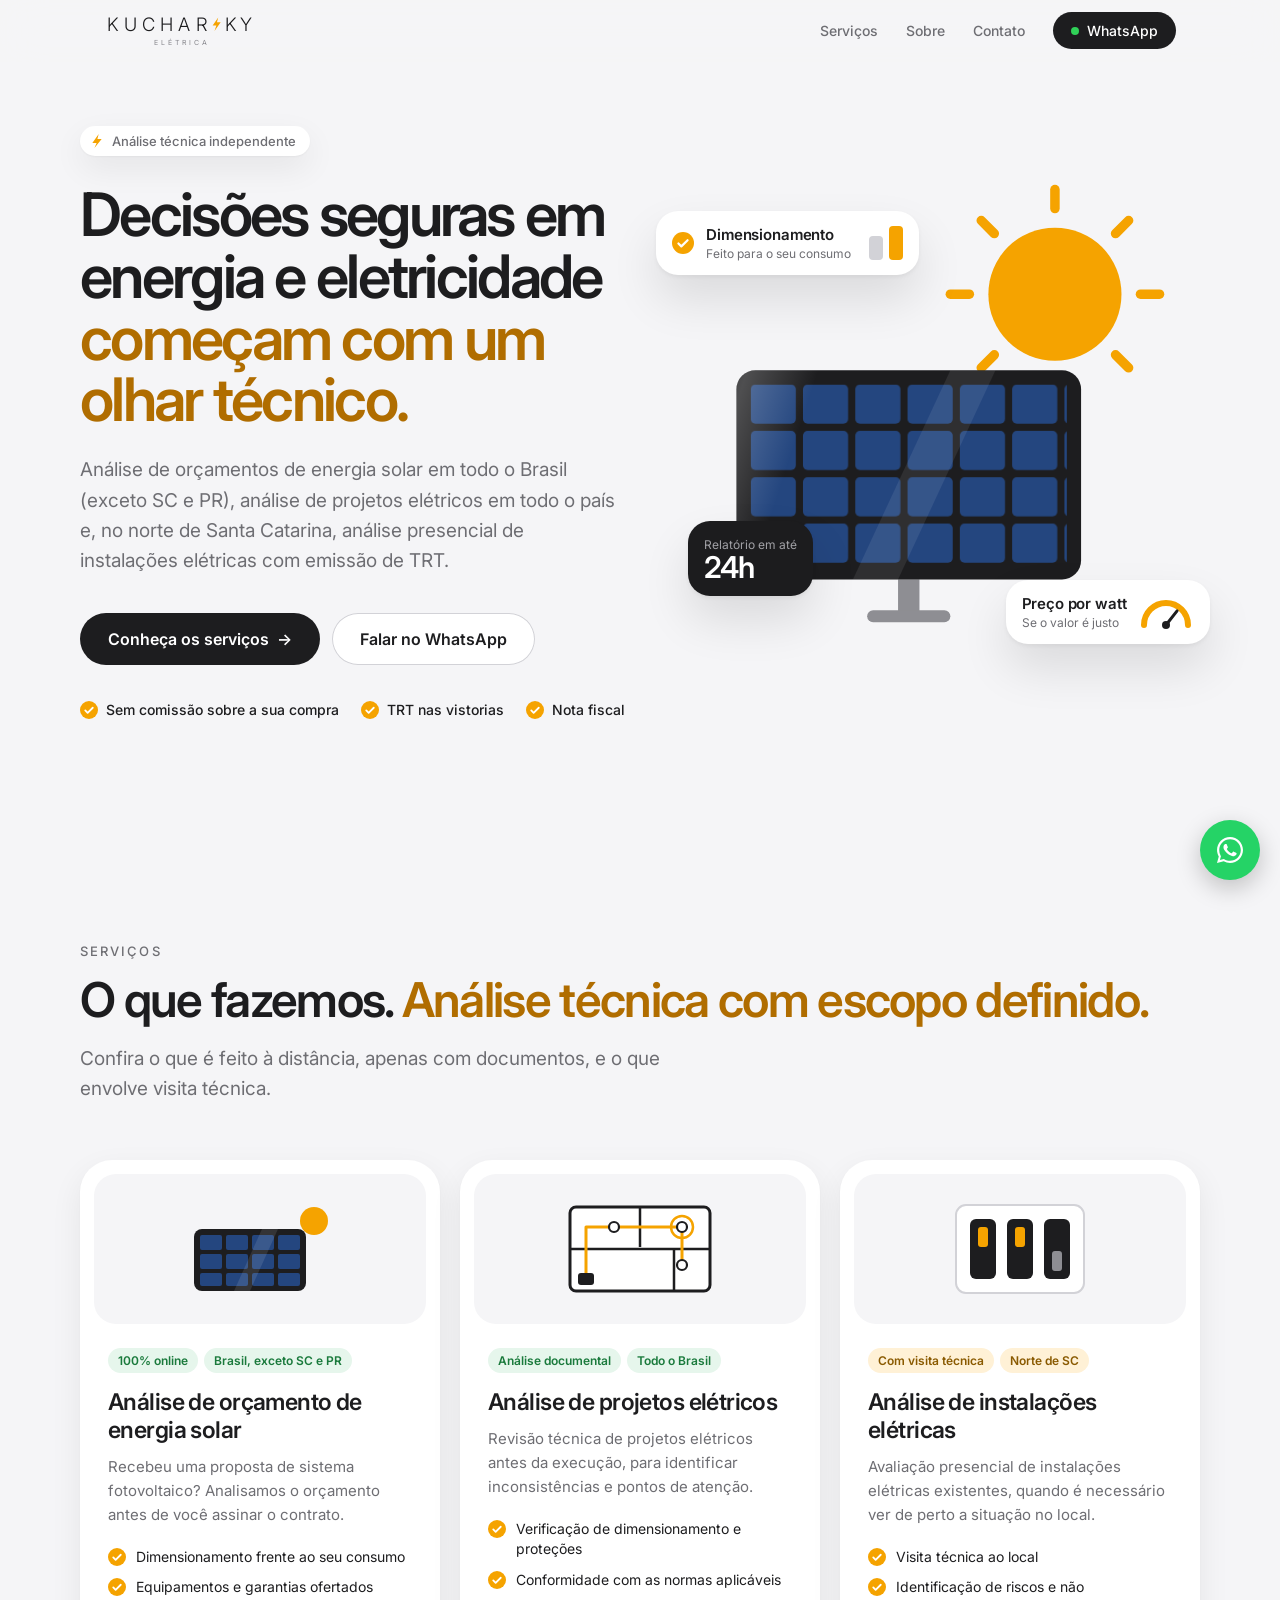
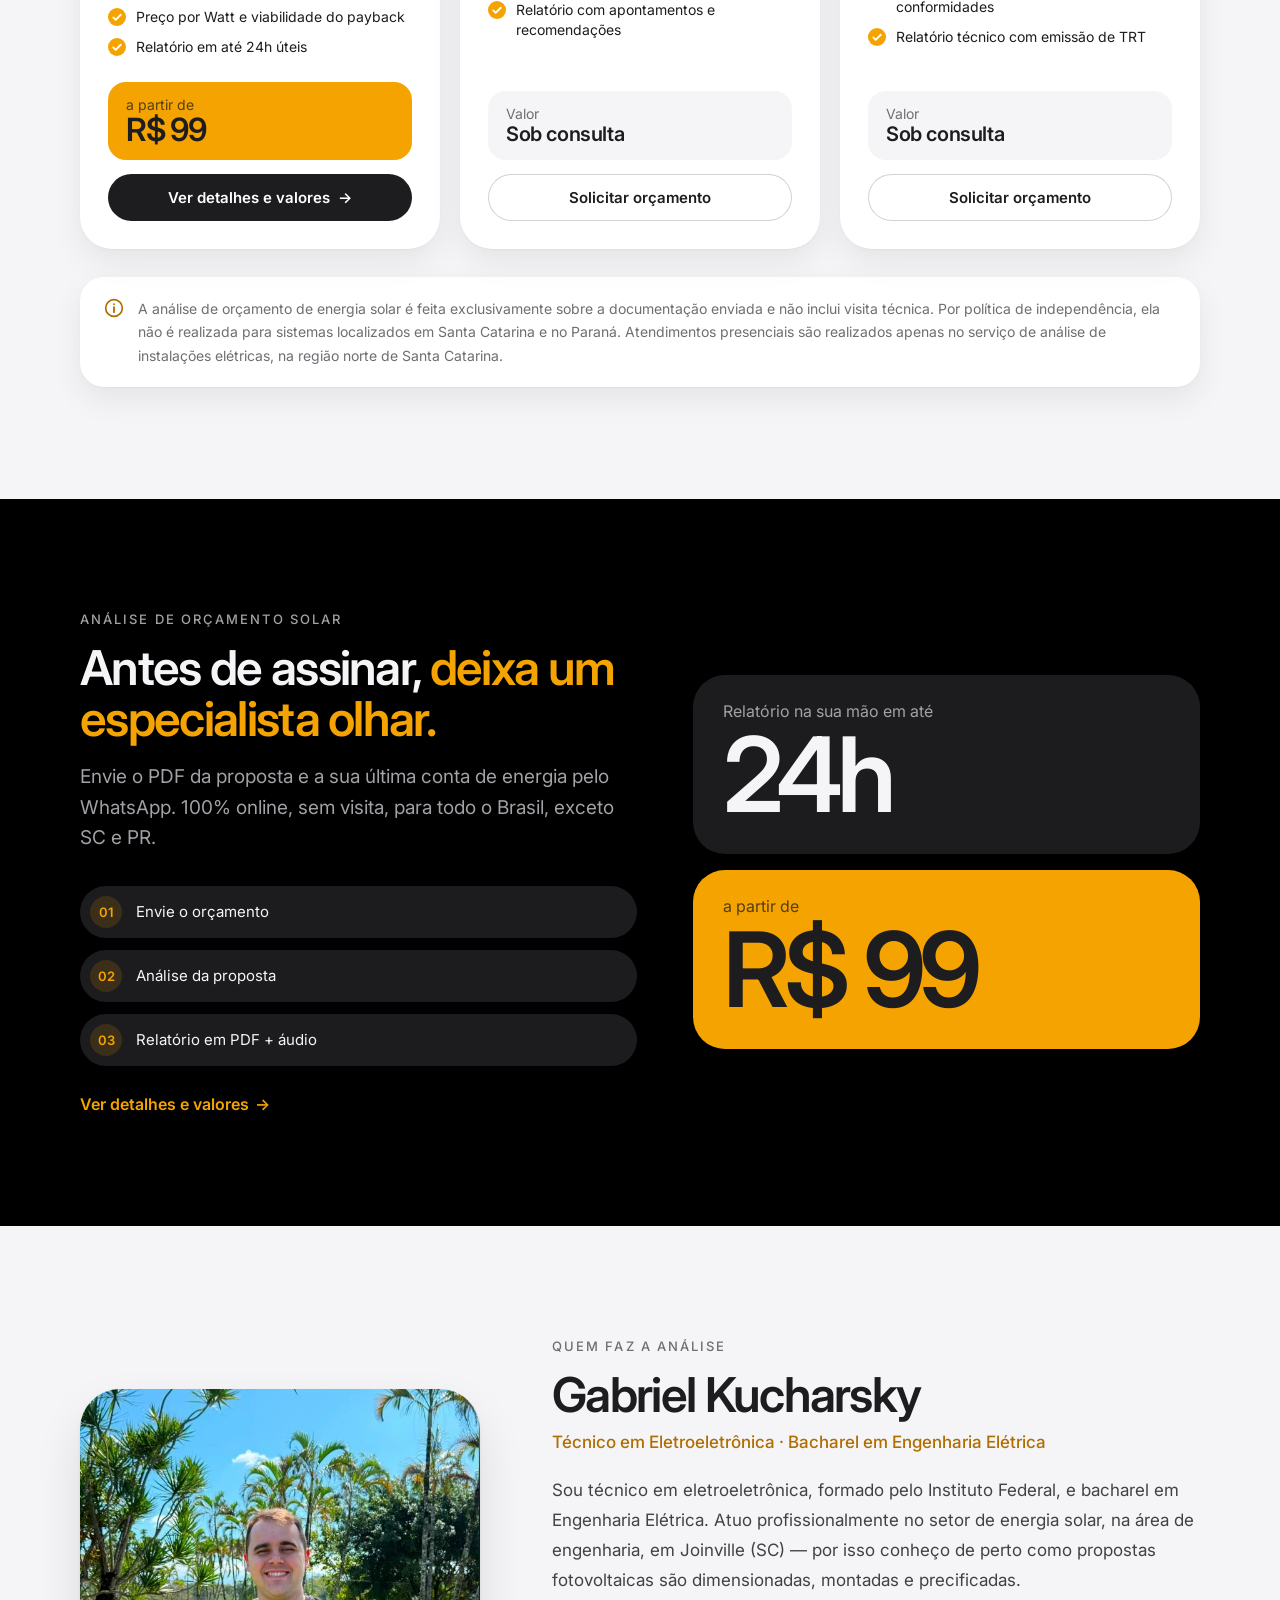
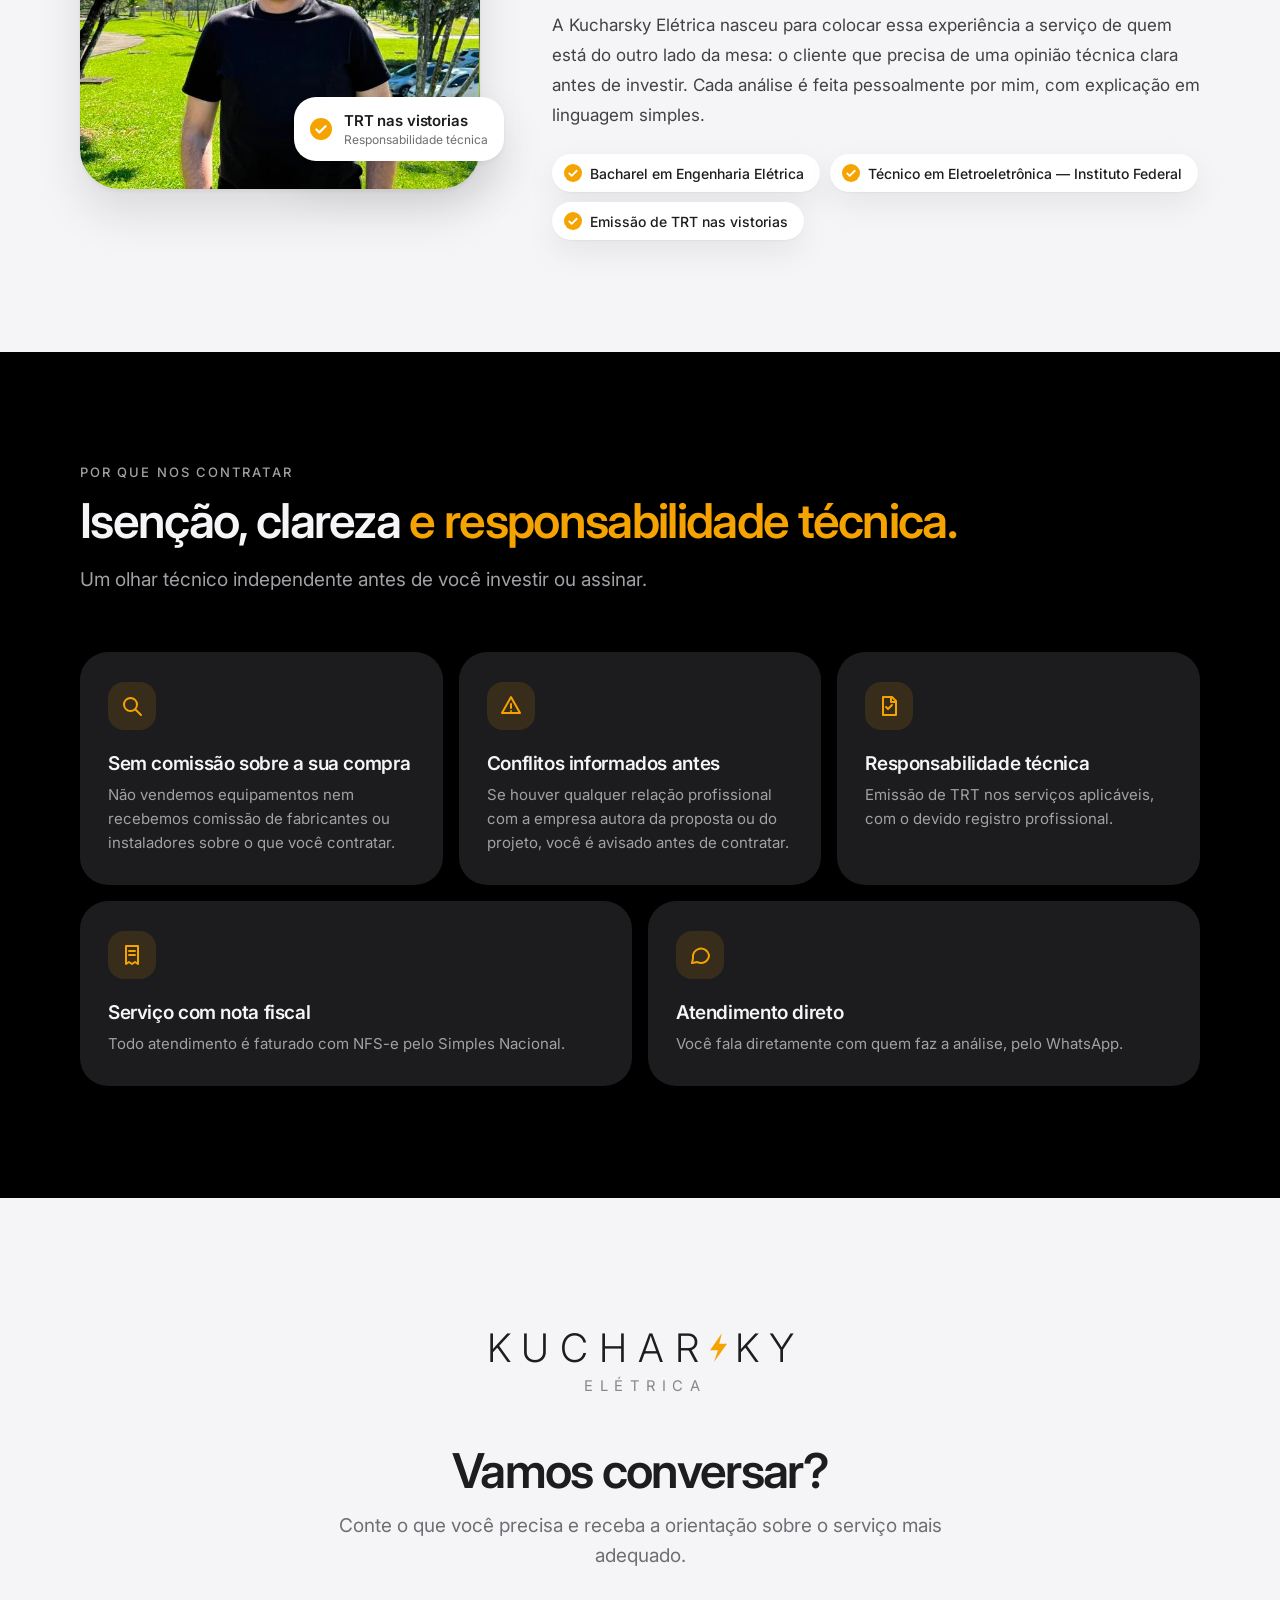
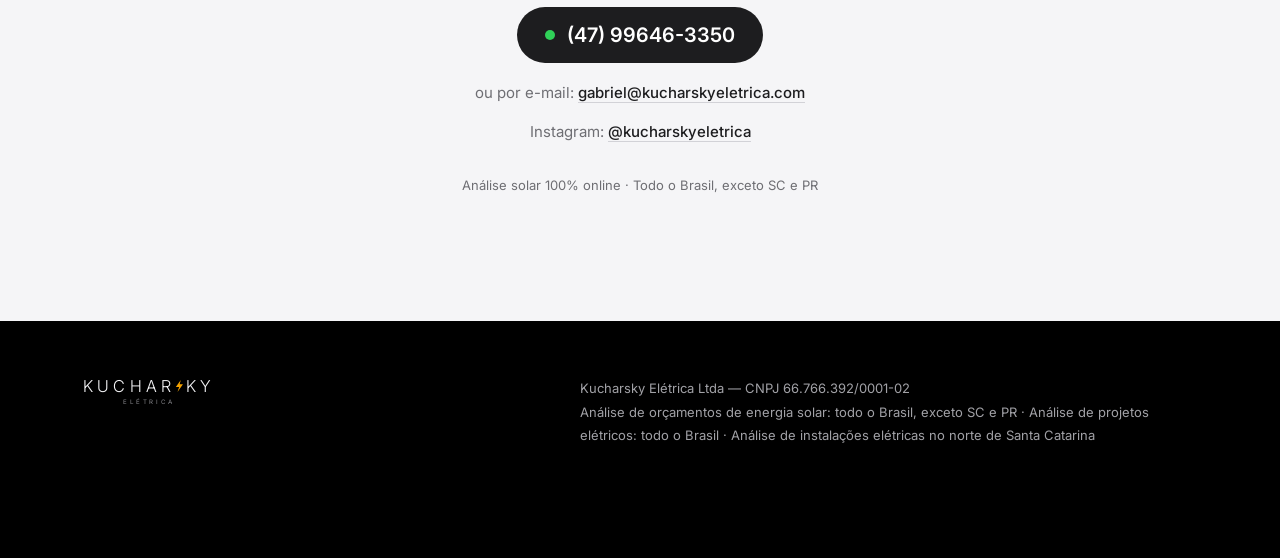
==== commit dfb90962: "Título de Serviços: "Análise técnica com escopo definido." Co-Authored-By: Claude Opus 5.5 <noreply@" ====
--- a/index.html
+++ b/index.html
@@ -148,8 +148,8 @@
   <div class="wrap">
     <div class="section-head">
       <div class="kicker reveal">Serviços</div>
-      <h2 class="h2 reveal" style="--d:1">O que fazemos. <span class="accent">Cada um com escopo claro.</span></h2>
-      <p class="sub reveal" style="--d:2">Cada serviço tem escopo próprio. Confira abaixo o que é feito à distância, apenas com documentos, e o que envolve visita técnica.</p>
+      <h2 class="h2 reveal" style="--d:1">O que fazemos. <span class="accent">Análise técnica com escopo definido.</span></h2>
+      <p class="sub reveal" style="--d:2">Confira o que é feito à distância, apenas com documentos, e o que envolve visita técnica.</p>
     </div>
 
     <div class="services">
--- a/css/site.css
+++ b/css/site.css
@@ -40,8 +40,12 @@
 /* ENTRADA AO ROLAR */
 .js .reveal { opacity: 0; transform: translateY(28px); transition: opacity .9s var(--ease), transform .9s var(--ease); transition-delay: calc(var(--d, 0) * 90ms); }
 .js .reveal.in { opacity: 1; transform: none; }
-.js .circle-reveal { clip-path: circle(0% at 50% 30%); transition: clip-path 1.4s var(--ease); }
+.js .circle-reveal { clip-path: circle(0% at 50% 30%); transition: clip-path .9s var(--ease); }
 .js .circle-reveal.in { clip-path: circle(120% at 50% 30%); }
+/* Quem já viu a faixa nesta página: aparece pronta, sem animação */
+.js.faixa-vista .circle-reveal { clip-path: none; transition: none; }
+.js.faixa-vista .circle-reveal .reveal { opacity: 1; transform: none; transition: none; }
+.js.faixa-vista .circle-reveal .chk path { stroke-dashoffset: 0; transition: none; }
 
 /* CABEÇALHO */
 .nav { position: sticky; top: 0; z-index: 50; background: rgba(245,245,247,.78); -webkit-backdrop-filter: saturate(180%) blur(20px); backdrop-filter: saturate(180%) blur(20px); border-bottom: 1px solid transparent; transition: border-color .3s; }
